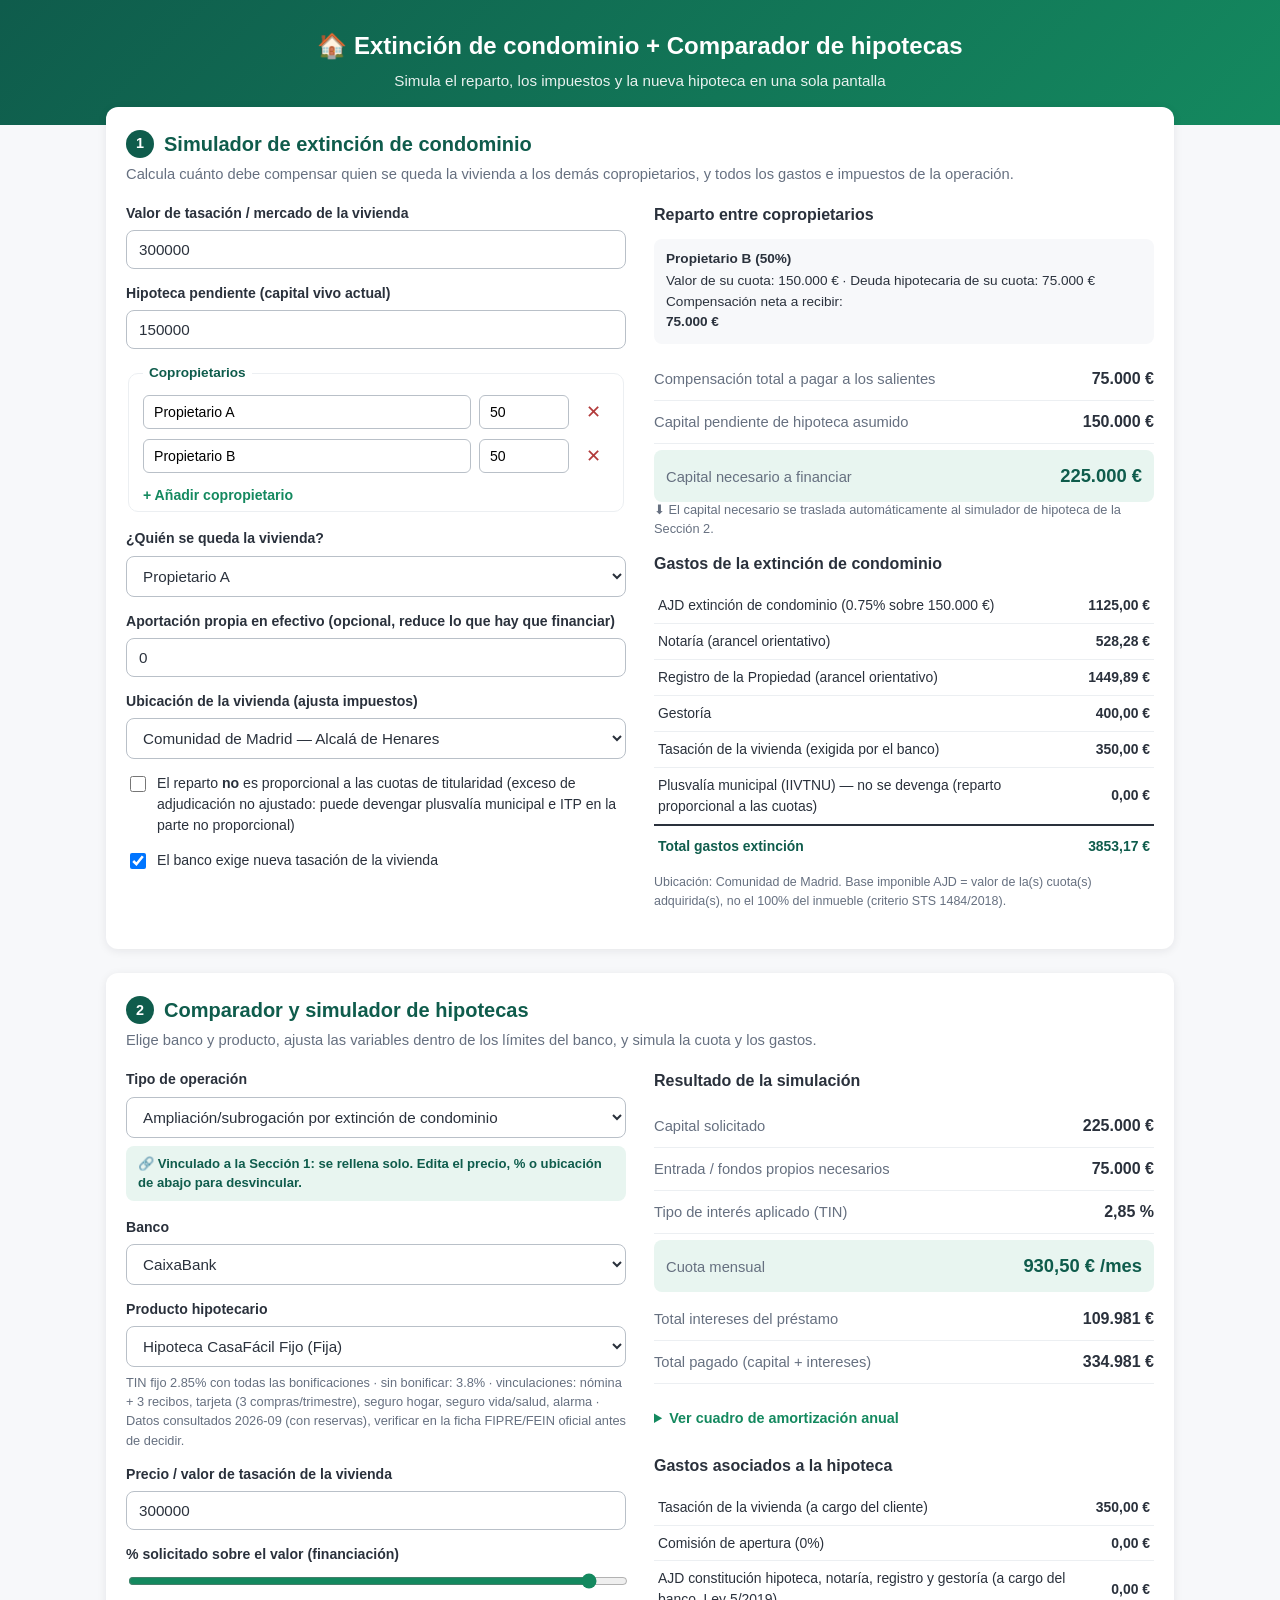
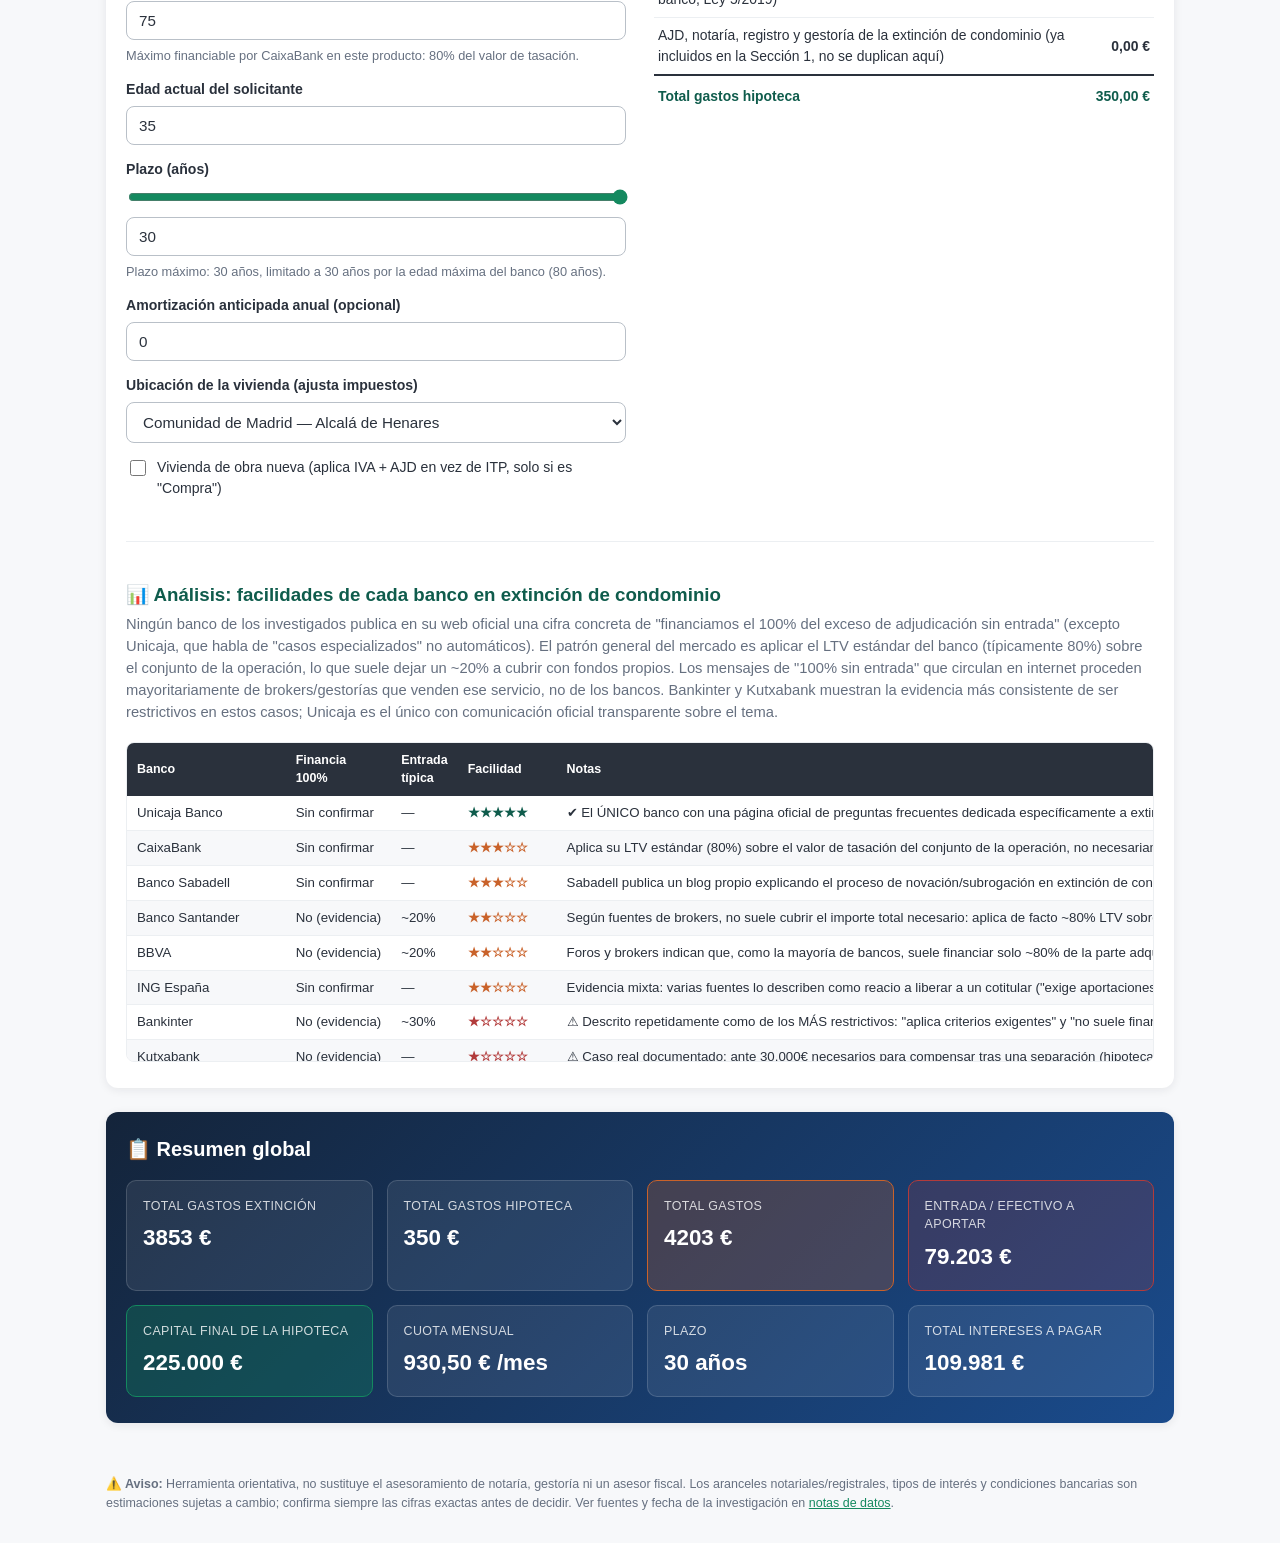
==== hipoteca-extincion-condominio-standalone.html @ 03b55c4e "Rellena la hipoteca automáticamente desde la extinción de condominio La Sección 2 (precio, % solicit" ====
<!DOCTYPE html>
<html lang="es">
<head>
<meta charset="UTF-8">
<meta name="viewport" content="width=device-width, initial-scale=1, viewport-fit=cover">
<title>Simulador de Extinción de Condominio e Hipoteca</title>
<meta name="description" content="Simula una extinción de condominio real y compara hipotecas de los principales bancos españoles, con todos los gastos incluidos.">
<meta name="theme-color" content="#0f5c4c">
<style>
:root {
  --verde: #0f5c4c;
  --verde-claro: #14895f;
  --verde-fondo: #e8f5f0;
  --azul: #1a4b8c;
  --naranja: #c9622a;
  --gris-100: #f7f8fa;
  --gris-200: #eceff2;
  --gris-400: #b9c0c8;
  --gris-600: #667080;
  --gris-800: #2a313c;
  --rojo: #b23b3b;
  --radio: 12px;
  --sombra: 0 2px 10px rgba(20, 30, 40, 0.08);
  font-size: 16px;
}

* { box-sizing: border-box; }

body {
  margin: 0;
  font-family: -apple-system, BlinkMacSystemFont, "Segoe UI", Roboto, Helvetica, Arial, sans-serif;
  background: var(--gris-100);
  color: var(--gris-800);
  line-height: 1.5;
  -webkit-font-smoothing: antialiased;
}

.app-header {
  background: linear-gradient(135deg, var(--verde) 0%, var(--verde-claro) 100%);
  color: #fff;
  padding: 28px 20px 32px;
  text-align: center;
}
.app-header h1 { margin: 0 0 6px; font-size: 1.5rem; }
.app-header .subtitle { margin: 0; opacity: 0.9; font-size: 0.95rem; }

main {
  max-width: 1100px;
  margin: -18px auto 0;
  padding: 0 16px 40px;
  display: flex;
  flex-direction: column;
  gap: 24px;
}

.panel {
  background: #fff;
  border-radius: var(--radio);
  box-shadow: var(--sombra);
  padding: 22px 20px 26px;
}

.panel h2 {
  display: flex;
  align-items: center;
  gap: 10px;
  font-size: 1.25rem;
  margin: 0 0 4px;
  color: var(--verde);
}
.badge {
  display: inline-flex;
  align-items: center;
  justify-content: center;
  width: 28px; height: 28px;
  border-radius: 50%;
  background: var(--verde);
  color: #fff;
  font-size: 0.9rem;
  flex-shrink: 0;
}
.panel-desc { color: var(--gris-600); margin: 4px 0 18px; font-size: 0.92rem; }

.grid-2col {
  display: grid;
  grid-template-columns: 1fr 1fr;
  gap: 28px;
}
@media (max-width: 760px) {
  .grid-2col { grid-template-columns: 1fr; }
}

label {
  display: block;
  font-size: 0.88rem;
  font-weight: 600;
  color: var(--gris-800);
  margin-bottom: 14px;
}
label input[type="number"],
label input[type="text"],
select {
  display: block;
  width: 100%;
  margin-top: 6px;
  padding: 10px 12px;
  border: 1px solid var(--gris-400);
  border-radius: 8px;
  font-size: 0.95rem;
  font-weight: 400;
  background: #fff;
  color: var(--gris-800);
}
label input[type="range"] {
  width: 100%;
  margin-top: 8px;
  accent-color: var(--verde-claro);
}
.checkbox-label {
  display: flex;
  align-items: flex-start;
  gap: 8px;
  font-weight: 400;
  font-size: 0.88rem;
}
.checkbox-label input { margin-top: 3px; width: 16px; height: 16px; flex-shrink: 0; }

.hint {
  margin: -8px 0 14px;
  font-size: 0.8rem;
  color: var(--gris-600);
}

.sync-badge {
  font-size: 0.82rem;
  font-weight: 600;
  padding: 8px 12px;
  border-radius: 8px;
  background: var(--verde-fondo);
  color: var(--verde);
  margin: -6px 0 16px;
}
.sync-badge.desvinculado {
  background: #fdf1e7;
  color: var(--naranja);
}
.sync-badge .btn-link { font-size: 0.82rem; }

.btn-link {
  background: none;
  border: none;
  color: var(--verde-claro);
  font-weight: 600;
  cursor: pointer;
  padding: 4px 0;
  font-size: 0.88rem;
}
.btn-secondary {
  width: 100%;
  padding: 10px 14px;
  margin: 6px 0 20px;
  background: var(--verde-fondo);
  border: 1px solid var(--verde-claro);
  color: var(--verde);
  border-radius: 8px;
  font-weight: 600;
  cursor: pointer;
  font-size: 0.88rem;
}
.btn-secondary:hover { background: #d6efe5; }

fieldset.propietarios-fieldset {
  border: 1px solid var(--gris-200);
  border-radius: 10px;
  padding: 12px 14px 4px;
  margin-bottom: 16px;
}
fieldset.propietarios-fieldset legend {
  font-weight: 700;
  padding: 0 6px;
  font-size: 0.85rem;
  color: var(--verde);
}
.propietario-row {
  display: grid;
  grid-template-columns: 1fr 90px 32px;
  gap: 8px;
  align-items: center;
  margin-bottom: 10px;
}
.propietario-row input { padding: 8px 10px; border: 1px solid var(--gris-400); border-radius: 6px; font-size: 0.88rem; }
.propietario-row .btn-remove {
  background: none; border: none; color: var(--rojo); font-size: 1.1rem; cursor: pointer;
  width: 32px; height: 32px;
}

.result-col h3 {
  font-size: 1rem;
  color: var(--gris-800);
  margin: 0 0 12px;
}
.detalle-list { margin-bottom: 14px; }
.detalle-item {
  background: var(--gris-100);
  border-radius: 8px;
  padding: 10px 12px;
  margin-bottom: 8px;
  font-size: 0.85rem;
}
.detalle-item strong { display: block; margin-bottom: 2px; }

.stat-row {
  display: flex;
  justify-content: space-between;
  align-items: baseline;
  padding: 9px 0;
  border-bottom: 1px solid var(--gris-200);
  font-size: 0.92rem;
}
.stat-row span { color: var(--gris-600); }
.stat-row strong { font-size: 1rem; color: var(--gris-800); }
.stat-row.highlight {
  background: var(--verde-fondo);
  border-radius: 8px;
  padding: 12px;
  margin: 6px 0;
  border-bottom: none;
}
.stat-row.highlight strong { color: var(--verde); font-size: 1.15rem; }

table.tabla-gastos { width: 100%; border-collapse: collapse; font-size: 0.87rem; margin-top: 6px; }
table.tabla-gastos td { padding: 7px 4px; border-bottom: 1px solid var(--gris-200); }
table.tabla-gastos td:last-child { text-align: right; font-weight: 600; white-space: nowrap; }
table.tabla-gastos tr.total-row td { font-weight: 700; border-top: 2px solid var(--gris-800); border-bottom: none; padding-top: 10px; color: var(--verde); }
.nota-fiscal { font-size: 0.78rem; color: var(--gris-600); margin-top: 10px; }

details.tabla-amortizacion-details { margin: 18px 0; }
details summary {
  cursor: pointer; font-weight: 600; color: var(--verde-claro); font-size: 0.9rem; padding: 6px 0;
}
.tabla-scroll { max-height: 320px; overflow-y: auto; margin-top: 8px; border: 1px solid var(--gris-200); border-radius: 8px; }
table.tabla-amortizacion, table.tabla-bancos { width: 100%; border-collapse: collapse; font-size: 0.83rem; }
table.tabla-amortizacion th, table.tabla-bancos th {
  position: sticky; top: 0; background: var(--gris-800); color: #fff; padding: 8px 10px; text-align: left; font-size: 0.78rem;
}
table.tabla-amortizacion td, table.tabla-bancos td { padding: 7px 10px; border-bottom: 1px solid var(--gris-200); white-space: nowrap; }
table.tabla-amortizacion tr:nth-child(even), table.tabla-bancos tr:nth-child(even) { background: var(--gris-100); }

.analisis-bancos { margin-top: 28px; padding-top: 20px; border-top: 1px solid var(--gris-200); }
.analisis-bancos h3 { color: var(--verde); margin-bottom: 4px; }
td.facilidad-alta { color: var(--verde); font-weight: 700; }
td.facilidad-media { color: var(--naranja); font-weight: 700; }
td.facilidad-baja { color: var(--rojo); font-weight: 700; }

.resumen-global { background: linear-gradient(135deg, #14243a 0%, #1a4b8c 100%); color: #fff; }
.resumen-global h2 { color: #fff; }
.cards-grid {
  display: grid;
  grid-template-columns: repeat(auto-fit, minmax(200px, 1fr));
  gap: 14px;
  margin-top: 16px;
}
.card {
  background: rgba(255,255,255,0.08);
  border: 1px solid rgba(255,255,255,0.15);
  border-radius: 10px;
  padding: 16px;
}
.card span { display: block; font-size: 0.78rem; opacity: 0.8; margin-bottom: 6px; text-transform: uppercase; letter-spacing: 0.03em; }
.card strong { font-size: 1.4rem; }
.card.total-card { background: rgba(201, 98, 42, 0.25); border-color: var(--naranja); }
.card.entrada-card { background: rgba(178, 59, 59, 0.2); border-color: var(--rojo); }
.card.capital-card { background: rgba(15, 138, 90, 0.3); border-color: var(--verde-claro); }

.app-footer {
  max-width: 1100px;
  margin: 0 auto 30px;
  padding: 0 16px;
  font-size: 0.78rem;
  color: var(--gris-600);
}
.app-footer a { color: var(--verde-claro); }

#fuentes-modal {
  position: fixed; inset: 0; background: rgba(0,0,0,0.5);
  display: none; align-items: center; justify-content: center; padding: 20px; z-index: 50;
}
#fuentes-modal.open { display: flex; }
#fuentes-modal .modal-box {
  background: #fff; border-radius: 12px; padding: 22px; max-width: 640px; max-height: 80vh; overflow-y: auto;
}
#fuentes-modal .modal-box h3 { margin-top: 0; color: var(--verde); }
#fuentes-modal .modal-box ul { padding-left: 18px; font-size: 0.85rem; }
#fuentes-modal .modal-box a { color: var(--verde-claro); }
#fuentes-modal .cerrar-modal {
  float: right; background: var(--gris-200); border: none; border-radius: 6px; padding: 6px 10px; cursor: pointer;
}

</style>
</head>
<body>

<header class="app-header">
  <h1>🏠 Extinción de condominio + Comparador de hipotecas</h1>
  <p class="subtitle">Simula el reparto, los impuestos y la nueva hipoteca en una sola pantalla</p>
</header>

<main>

  <!-- ===================== SECCIÓN 1: EXTINCIÓN DE CONDOMINIO ===================== -->
  <section id="seccion-extincion" class="panel">
    <h2><span class="badge">1</span> Simulador de extinción de condominio</h2>
    <p class="panel-desc">Calcula cuánto debe compensar quien se queda la vivienda a los demás copropietarios, y todos los gastos e impuestos de la operación.</p>

    <div class="grid-2col">
      <div class="form-col">

        <label>Valor de tasación / mercado de la vivienda
          <input type="number" id="ec-valor" value="300000" min="0" step="1000">
        </label>

        <label>Hipoteca pendiente (capital vivo actual)
          <input type="number" id="ec-hipoteca-pendiente" value="150000" min="0" step="1000">
        </label>

        <fieldset class="propietarios-fieldset">
          <legend>Copropietarios</legend>
          <div id="ec-propietarios-list"></div>
          <button type="button" id="ec-add-propietario" class="btn-link">+ Añadir copropietario</button>
        </fieldset>

        <label>¿Quién se queda la vivienda?
          <select id="ec-quien-se-queda"></select>
        </label>

        <label>Aportación propia en efectivo (opcional, reduce lo que hay que financiar)
          <input type="number" id="ec-aportacion" value="0" min="0" step="500">
        </label>

        <label>Ubicación de la vivienda (ajusta impuestos)
          <select id="ec-ubicacion">
            <option value="madrid" selected>Comunidad de Madrid — Alcalá de Henares</option>
            <option value="clm">Castilla-La Mancha — Guadalajara</option>
          </select>
        </label>

        <label class="checkbox-label">
          <input type="checkbox" id="ec-exceso-no-proporcional">
          <span>El reparto <strong>no</strong> es proporcional a las cuotas de titularidad (exceso de adjudicación no ajustado: puede devengar plusvalía municipal e ITP en la parte no proporcional)</span>
        </label>

        <label class="checkbox-label">
          <input type="checkbox" id="ec-requiere-tasacion" checked>
          <span>El banco exige nueva tasación de la vivienda</span>
        </label>
      </div>

      <div class="result-col">
        <h3>Reparto entre copropietarios</h3>
        <div id="ec-detalle-salientes" class="detalle-list"></div>

        <div class="stat-row"><span>Compensación total a pagar a los salientes</span><strong id="ec-compensacion-total">—</strong></div>
        <div class="stat-row"><span>Capital pendiente de hipoteca asumido</span><strong id="ec-hipoteca-asumida">—</strong></div>
        <div class="stat-row highlight"><span>Capital necesario a financiar</span><strong id="ec-capital-necesario">—</strong></div>

        <p class="hint">⬇ El capital necesario se traslada automáticamente al simulador de hipoteca de la Sección 2.</p>

        <h3>Gastos de la extinción de condominio</h3>
        <table class="tabla-gastos">
          <tbody id="ec-tabla-gastos"></tbody>
          <tfoot>
            <tr class="total-row"><td>Total gastos extinción</td><td id="ec-total-gastos">—</td></tr>
          </tfoot>
        </table>
        <p class="nota-fiscal" id="ec-nota-fiscal"></p>
      </div>
    </div>
  </section>

  <!-- ===================== SECCIÓN 2: COMPARADOR DE HIPOTECAS ===================== -->
  <section id="seccion-hipoteca" class="panel">
    <h2><span class="badge">2</span> Comparador y simulador de hipotecas</h2>
    <p class="panel-desc">Elige banco y producto, ajusta las variables dentro de los límites del banco, y simula la cuota y los gastos.</p>

    <div class="grid-2col">
      <div class="form-col">

        <label>Tipo de operación
          <select id="hi-tipo-operacion">
            <option value="extincion" selected>Ampliación/subrogación por extinción de condominio</option>
            <option value="compra">Compra de vivienda (hipoteca nueva)</option>
          </select>
        </label>

        <p id="hi-sync-status" class="sync-badge"></p>

        <label>Banco
          <select id="hi-banco"></select>
        </label>

        <label>Producto hipotecario
          <select id="hi-producto"></select>
        </label>
        <p class="hint" id="hi-producto-info"></p>

        <label>Precio / valor de tasación de la vivienda
          <input type="number" id="hi-precio" value="300000" min="0" step="1000">
        </label>

        <label>% solicitado sobre el valor (financiación)
          <input type="range" id="hi-porcentaje-range" min="1" max="100" value="80" step="1">
          <input type="number" id="hi-porcentaje" value="80" min="1" max="100" step="1">
        </label>
        <p class="hint" id="hi-ltv-hint"></p>

        <label>Edad actual del solicitante
          <input type="number" id="hi-edad" value="35" min="18" max="85" step="1">
        </label>

        <label>Plazo (años)
          <input type="range" id="hi-plazo-range" min="1" max="40" value="30" step="1">
          <input type="number" id="hi-plazo" value="30" min="1" max="40" step="1">
        </label>
        <p class="hint" id="hi-plazo-hint"></p>

        <label>Amortización anticipada anual (opcional)
          <input type="number" id="hi-extra-anual" value="0" min="0" step="500">
        </label>

        <label>Ubicación de la vivienda (ajusta impuestos)
          <select id="hi-ubicacion">
            <option value="madrid" selected>Comunidad de Madrid — Alcalá de Henares</option>
            <option value="clm">Castilla-La Mancha — Guadalajara</option>
          </select>
        </label>

        <label class="checkbox-label">
          <input type="checkbox" id="hi-vivienda-nueva">
          <span>Vivienda de obra nueva (aplica IVA + AJD en vez de ITP, solo si es "Compra")</span>
        </label>
      </div>

      <div class="result-col">
        <h3>Resultado de la simulación</h3>
        <div class="stat-row"><span>Capital solicitado</span><strong id="hi-capital">—</strong></div>
        <div class="stat-row"><span>Entrada / fondos propios necesarios</span><strong id="hi-entrada">—</strong></div>
        <div class="stat-row"><span>Tipo de interés aplicado (TIN)</span><strong id="hi-tin">—</strong></div>
        <div class="stat-row highlight"><span>Cuota mensual</span><strong id="hi-cuota">—</strong></div>
        <div class="stat-row"><span>Total intereses del préstamo</span><strong id="hi-intereses">—</strong></div>
        <div class="stat-row"><span>Total pagado (capital + intereses)</span><strong id="hi-total-pagado">—</strong></div>

        <details class="tabla-amortizacion-details">
          <summary>Ver cuadro de amortización anual</summary>
          <div class="tabla-scroll">
            <table class="tabla-amortizacion">
              <thead><tr><th>Año</th><th>Cuota anual</th><th>Intereses</th><th>Amortizado</th><th>Pendiente</th></tr></thead>
              <tbody id="hi-tabla-amortizacion"></tbody>
            </table>
          </div>
        </details>

        <h3>Gastos asociados a la hipoteca</h3>
        <table class="tabla-gastos">
          <tbody id="hi-tabla-gastos"></tbody>
          <tfoot>
            <tr class="total-row"><td>Total gastos hipoteca</td><td id="hi-total-gastos">—</td></tr>
          </tfoot>
        </table>
      </div>
    </div>

    <div class="analisis-bancos">
      <h3>📊 Análisis: facilidades de cada banco en extinción de condominio</h3>
      <p class="panel-desc">¿Qué banco financia el 100% de la compensación y cuál exige entrada? Datos recopilados de fuentes públicas y comparadores especializados (ver notas y disclaimer al pie).</p>
      <div class="tabla-scroll">
        <table class="tabla-bancos">
          <thead>
            <tr><th>Banco</th><th>Financia 100%</th><th>Entrada típica</th><th>Facilidad</th><th>Notas</th></tr>
          </thead>
          <tbody id="tabla-analisis-bancos"></tbody>
        </table>
      </div>
    </div>
  </section>

  <!-- ===================== RESUMEN GLOBAL ===================== -->
  <section id="seccion-resumen" class="panel resumen-global">
    <h2>📋 Resumen global</h2>
    <div class="cards-grid">
      <div class="card"><span>Total gastos extinción</span><strong id="rs-gastos-extincion">—</strong></div>
      <div class="card"><span>Total gastos hipoteca</span><strong id="rs-gastos-hipoteca">—</strong></div>
      <div class="card total-card"><span>TOTAL GASTOS</span><strong id="rs-total-gastos">—</strong></div>
      <div class="card entrada-card"><span>Entrada / efectivo a aportar</span><strong id="rs-entrada">—</strong></div>
      <div class="card capital-card"><span>Capital final de la hipoteca</span><strong id="rs-capital-final">—</strong></div>
      <div class="card"><span>Cuota mensual</span><strong id="rs-cuota">—</strong></div>
      <div class="card"><span>Plazo</span><strong id="rs-plazo">—</strong></div>
      <div class="card"><span>Total intereses a pagar</span><strong id="rs-intereses">—</strong></div>
    </div>
  </section>

</main>

<footer class="app-footer">
  <p><strong>⚠️ Aviso:</strong> Herramienta orientativa, no sustituye el asesoramiento de notaría, gestoría ni un asesor fiscal. Los aranceles notariales/registrales, tipos de interés y condiciones bancarias son estimaciones sujetas a cambio; confirma siempre las cifras exactas antes de decidir. Ver fuentes y fecha de la investigación en <a href="#" id="link-fuentes">notas de datos</a>.</p>
</footer>

<div id="fuentes-modal">
  <div class="modal-box">
    <button type="button" class="cerrar-modal" id="cerrar-fuentes">Cerrar ✕</button>
    <h3>Notas y fuentes de los datos</h3>
    <div id="fuentes-contenido"></div>
  </div>
</div>

<script>
/* Motor de cálculo: amortización francesa, aranceles notariales/registrales
   orientativos y lógica de extinción de condominio. Sin dependencias. */

const Calc = (() => {

  function euro(n) {
    if (!isFinite(n)) return '—';
    return n.toLocaleString('es-ES', { style: 'currency', currency: 'EUR', maximumFractionDigits: 0 });
  }
  function euro2(n) {
    if (!isFinite(n)) return '—';
    return n.toLocaleString('es-ES', { style: 'currency', currency: 'EUR', maximumFractionDigits: 2 });
  }
  function pct(n, dec = 2) {
    if (!isFinite(n)) return '—';
    return n.toLocaleString('es-ES', { minimumFractionDigits: dec, maximumFractionDigits: dec }) + ' %';
  }

  // Arancel notarial orientativo (escala RD 1426/1989 simplificada, tipos marginales por tramo de cuantía)
  function arancelNotarial(valor) {
    if (valor <= 0) return 90.15;
    const tramos = [
      { limite: 6010.12, base: 90.15, tipo: 0 },
      { limite: 30050.61, base: 90.15, tipo: 0.0045 },
      { limite: 60101.21, base: 90.15 + 0.0045 * (30050.61 - 6010.12), tipo: 0.003 },
      { limite: 150253.03, base: 90.15 + 0.0045 * (30050.61 - 6010.12) + 0.003 * (60101.21 - 30050.61), tipo: 0.002 },
      { limite: 601012.10, base: 90.15 + 0.0045 * (30050.61 - 6010.12) + 0.003 * (60101.21 - 30050.61) + 0.002 * (150253.03 - 60101.21), tipo: 0.001 },
      { limite: Infinity, base: 90.15 + 0.0045 * (30050.61 - 6010.12) + 0.003 * (60101.21 - 30050.61) + 0.002 * (150253.03 - 60101.21) + 0.001 * (601012.10 - 150253.03), tipo: 0.00065 },
    ];
    let honorario = 90.15;
    for (let i = 0; i < tramos.length; i++) {
      const inf = i === 0 ? 0 : tramos[i - 1].limite;
      if (valor > inf) {
        const tramoActual = tramos[i];
        const excesoInf = i === 0 ? 0 : inf;
        honorario = tramoActual.base + tramoActual.tipo * (Math.min(valor, tramoActual.limite) - excesoInf);
      }
    }
    // Suplidos aproximados: folios, copias, diligencias
    const suplidos = 60;
    return Math.round((honorario + suplidos) * 100) / 100;
  }

  // Arancel registral orientativo (escala RD 1427/1989 simplificada)
  function arancelRegistral(valor) {
    if (valor <= 0) return 24.04;
    const tramos = [
      { limite: 6010.12, base: 24.04, tipo: 0 },
      { limite: 30050.61, base: 24.04, tipo: 0.0175 },
      { limite: 60101.21, base: 24.04 + 0.0175 * (30050.61 - 6010.12), tipo: 0.0125 },
      { limite: 150253.03, base: 24.04 + 0.0175 * (30050.61 - 6010.12) + 0.0125 * (60101.21 - 30050.61), tipo: 0.0075 },
      { limite: 601012.10, base: 24.04 + 0.0175 * (30050.61 - 6010.12) + 0.0125 * (60101.21 - 30050.61) + 0.0075 * (150253.03 - 60101.21), tipo: 0.003 },
      { limite: Infinity, base: 24.04 + 0.0175 * (30050.61 - 6010.12) + 0.0125 * (60101.21 - 30050.61) + 0.0075 * (150253.03 - 60101.21) + 0.003 * (601012.10 - 150253.03), tipo: 0.002 },
    ];
    let honorario = 24.04;
    for (let i = 0; i < tramos.length; i++) {
      const inf = i === 0 ? 0 : tramos[i - 1].limite;
      if (valor > inf) {
        const tramoActual = tramos[i];
        const excesoInf = i === 0 ? 0 : inf;
        honorario = tramoActual.base + tramoActual.tipo * (Math.min(valor, tramoActual.limite) - excesoInf);
      }
    }
    // Bonificación legal habitual del 5% sobre honorarios + suplidos aprox
    honorario = honorario * 0.95;
    const suplidos = 30;
    return Math.round((honorario + suplidos) * 100) / 100;
  }

  // Sistema de amortización francés (cuota constante)
  function amortizacionFrancesa(capital, tinAnualPct, anios, extraAnual = 0) {
    const n = Math.round(anios * 12);
    const i = (tinAnualPct / 100) / 12;
    if (capital <= 0 || n <= 0) {
      return { cuotaMensual: 0, totalIntereses: 0, totalPagado: 0, tablaAnual: [], anosReales: 0 };
    }
    const cuota = i === 0 ? capital / n : capital * i / (1 - Math.pow(1 + i, -n));
    let pendiente = capital;
    let totalIntereses = 0;
    let totalAmortizado = 0;
    const tablaAnual = [];
    let mes = 0;
    let anio = 0;
    while (pendiente > 0.5 && mes < n + 1200) {
      let interesesAnio = 0;
      let amortizadoAnio = 0;
      let cuotaAnio = 0;
      anio++;
      for (let m = 1; m <= 12 && pendiente > 0.5 && mes < n; m++) {
        mes++;
        const interesMes = pendiente * i;
        let amortMes = cuota - interesMes;
        if (amortMes > pendiente) amortMes = pendiente;
        pendiente -= amortMes;
        interesesAnio += interesMes;
        amortizadoAnio += amortMes;
        cuotaAnio += (interesMes + amortMes);
      }
      // amortización anticipada anual opcional (reduce capital, no reduce plazo -> reduce cuota futura recalculando)
      if (extraAnual > 0 && pendiente > 0.5) {
        const extra = Math.min(extraAnual, pendiente);
        pendiente -= extra;
        amortizadoAnio += extra;
        cuotaAnio += extra;
      }
      totalIntereses += interesesAnio;
      totalAmortizado += amortizadoAnio;
      tablaAnual.push({
        anio, cuotaAnio, interesesAnio, amortizadoAnio,
        pendiente: Math.max(pendiente, 0)
      });
      if (mes >= n && pendiente <= 0.5) break;
      if (anio > anios + 60) break; // salvaguarda
    }
    return {
      cuotaMensual: cuota,
      totalIntereses,
      totalPagado: capital + totalIntereses,
      tablaAnual,
      anosReales: tablaAnual.length
    };
  }

  // Extinción de condominio: reparto de cuotas, compensación y capital a financiar
  function calcularExtincionCondominio({ valorVivienda, hipotecaPendiente, propietarios, quienSeQueda, aportacionPropia }) {
    // propietarios: [{ id, nombre, porcentaje }]
    const sumaPct = propietarios.reduce((a, p) => a + p.porcentaje, 0);
    const salientes = propietarios.filter(p => p.id !== quienSeQueda);
    const detalleSalientes = salientes.map(p => {
      const valorCuota = valorVivienda * (p.porcentaje / 100);
      const deudaCuota = hipotecaPendiente * (p.porcentaje / 100);
      const compensacionNeta = valorCuota - deudaCuota;
      return { ...p, valorCuota, deudaCuota, compensacionNeta };
    });
    const compensacionTotal = detalleSalientes.reduce((a, p) => a + p.compensacionNeta, 0);
    const porcentajeAdquirido = salientes.reduce((a, p) => a + p.porcentaje, 0);
    const baseImponibleAJD = valorVivienda * (porcentajeAdquirido / 100); // valor de la(s) cuota(s) adquirida(s)
    const capitalNecesario = hipotecaPendiente + compensacionTotal - (aportacionPropia || 0);
    return {
      sumaPct, detalleSalientes, compensacionTotal, porcentajeAdquirido,
      baseImponibleAJD, capitalNecesario
    };
  }

  return { euro, euro2, pct, arancelNotarial, arancelRegistral, amortizacionFrancesa, calcularExtincionCondominio };
})();

</script>
<script>
/* Datos fiscales por Comunidad Autónoma / municipio.
   Verificación sept. 2026: el acceso directo (WebFetch) a comunidad.madrid,
   boe.es, noticias.juridicas.com y clientebancario.bde.es está bloqueado
   por política de red de este entorno (403, confirmado también fuera de
   la investigación inicial), así que no ha sido posible leer el BOE ni la
   web oficial en directo. Cada cifra clave de esta tabla, sin embargo, se
   ha cruzado con WebSearch contra 3-6 fuentes independientes entre sí
   (comparadores fiscales especializados que sí citan y replican el texto
   legal, más el criterio del Tribunal Supremo y de la DGT) y todas
   coinciden, por lo que el nivel de confianza es alto aunque no sea
   "fuente primaria leída directamente". Sigue siendo orientativo: usar
   como guía, no como asesoramiento fiscal definitivo. */

const FISCALIDAD = {
  madrid: {
    nombre: 'Comunidad de Madrid',
    municipioDefecto: 'Alcalá de Henares',
    ajdExtincionCondominio: 0.75, // % sobre base imponible = valor de la cuota adquirida (no el 100% del inmueble)
    ajdGenerico: 0.75,
    itpViviendaUsada: 6, // % general (tipo base, sin aplicar bonificaciones); ver nota de reducidos
    ivaViviendaNueva: 10,
    ajdViviendaNueva: 0.75,
    notaReducidos: 'Sobre el 6% general existen reducciones: bonificación del 10% de la cuota para vivienda habitual ≤250.000€ (tipo efectivo 5,4%), y tipo reducido del 4% para familias numerosas en vivienda habitual (con requisitos). Este simulador usa el 6% general sin aplicar bonificaciones, como cifra conservadora.',
    plusvaliaMunicipalNota: 'Si el reparto es proporcional a las cuotas de titularidad (exceso de adjudicación "inevitable" por indivisibilidad, art. 1.062 CC), la extinción de condominio NO devenga IIVTNU (plusvalía municipal): no hay transmisión a efectos de este impuesto (criterio reiterado de la DGT). Si hay exceso de adjudicación NO proporcional, sí se devenga sobre esa parte, y el sujeto pasivo es quien transmite/sale (recibe la compensación), no quien se queda la vivienda. Alcalá de Henares tiene Ordenanza Fiscal nº 7 propia del IIVTNU; aplica los coeficientes máximos estatales del RDL 8/2023 (no se ha localizado ningún coeficiente propio más gravoso), que es lo que usa este simulador.',
    verificado: true,
    fuentes: [
      { texto: 'STS 1484/2018 (9-oct-2018) y STS 1058/2019 — solo AJD si el bien es indivisible', url: 'https://www.fiscal-impuestos.com/tributacion-ajd-actos-juridicos-documentados-extincion-condominio-sentencia-supremo-fija-jurisprudencia.html' },
      { texto: 'AJD extinción de condominio Madrid 0,75% sobre la cuota adquirida (con ejemplo numérico)', url: 'https://hispanoteca.es/blog/extincion-condominio-ajd-itp/' },
      { texto: 'AJD Madrid 0,75% general (contrastado con guiafiscal.es, rankia, ineaf)', url: 'https://guiafiscal.es/patrimonio/itp/madrid/' },
      { texto: 'ITP Madrid 6% general + bonificación 10% vivienda habitual ≤250.000€ + 4% familia numerosa', url: 'https://www.rankia.com/blog/mejores-hipotecas/7380608-itp-madrid' },
      { texto: 'IIVTNU no se devenga en extinción de condominio proporcional (criterio DGT)', url: 'https://www.fiscal-impuestos.com/DGT-IIVTNU-hecho-imponible-plusvalia-disolucion-condominio-compensacion-economica-comuneros' },
      { texto: 'IIVTNU — condiciones de no sujeción explicadas', url: 'https://derecholocal.es/consulta/esta-sujeta-al-iivtnu-la-extincion-del-condominio' },
      { texto: 'Alcalá de Henares aplica coeficientes IIVTNU del RDL 8/2023 (2026)', url: 'https://www.amparolillo.com/categ/-cuanto-pagare-de-plusvalia-en-alcala-de-henares-en-2026-guia-con-los-nuevos-coeficientes' },
      { texto: 'Ordenanza Fiscal nº7 IIVTNU Alcalá de Henares (texto completo, no verificado dato a dato)', url: 'https://contribuyente.ayto-alcaladehenares.es/wp-content/uploads/2022/10/Ordenanza-Fiscal-del-IIVTNU.pdf' },
      { texto: 'Ley 5/2019 — gastos hipoteca a cargo del banco (Banco de España)', url: 'https://clientebancario.bde.es/pcb/es/blog/que-gastos-te-toca-pagar-cuando-contratas-una-hipoteca-.html' }
    ]
  },
  clm: {
    nombre: 'Castilla-La Mancha (Guadalajara)',
    municipioDefecto: 'Guadalajara',
    ajdExtincionCondominio: 1.5, // % general; no hay tipo especial confirmado para extinción de condominio
    ajdGenerico: 1.5,
    itpViviendaUsada: 9, // % general (no habitual / segunda vivienda); ver nota de reducidos — vivienda habitual tributa menos
    ivaViviendaNueva: 10,
    ajdViviendaNueva: 1.5, // reducido a 0,5% (vivienda habitual ≤240.000€) o 0,25% (<36 años) desde Ley 1/2026
    notaReducidos: 'El 9% es el tipo general (vivienda NO habitual / segunda residencia). Para VIVIENDA HABITUAL el tipo reducido general es del 6%. Y desde la Ley 1/2026 (vigente 31/03/2026) hay tipos aún más bajos para vivienda habitual: 3% para menores de 36 años que financien >50% con hipoteca (límite 240.000€), y 5% para familia numerosa, monoparental o discapacidad ≥65% (mismo límite). Este simulador usa el 9% general como cifra conservadora; si tu caso es vivienda habitual, el coste real de ITP puede ser bastante menor.',
    plusvaliaMunicipalNota: 'Mismo criterio que en Madrid: la extinción de condominio proporcional a las cuotas no devenga IIVTNU. El Ayuntamiento de Guadalajara aplica el régimen general si hay exceso de adjudicación no proporcional.',
    verificado: true,
    fuentes: [
      { texto: 'AJD Castilla-La Mancha 1,5% general', url: 'https://guiafiscal.es/patrimonio/itp/castilla-la-mancha/' },
      { texto: 'Ley 1/2026 (26-mar-2026) — nuevos reducidos ITP/AJD jóvenes y familias, vigente desde 31/03/2026', url: 'https://portaltributario.jccm.es/avisos/entrada-en-vigor-de-la-ley-12026-de-26-de-marzo-de-medidas-administrativas-y-tributarias-de' },
      { texto: 'ITP CLM: 9% general (no habitual) vs 6% vivienda habitual, 3% jóvenes, 5% familia numerosa', url: 'https://trioteca.com/blog/cuanto-pagas-de-itp-en-castilla-la-mancha/' },
      { texto: 'ITP CLM 9%/6%, contraste adicional', url: 'https://infoitp.es/castilla-la-mancha/' }
    ]
  }
};

// Notas legales generales aplicables a ambas comunidades
const FISCALIDAD_NOTAS_GENERALES = [
  'Desde la Ley 11/2021 (antifraude), la base imponible de AJD/ITP no puede ser inferior al Valor de Referencia catastral del inmueble.',
  'Ley 5/2019 (crédito inmobiliario), confirmado por el Banco de España: en la constitución de una hipoteca sobre vivienda, el AJD, la notaría, el registro y la gestoría de la parte hipotecaria los paga el BANCO. El cliente solo paga la tasación (y copias de escritura si las pide para sí).',
  'La base imponible del AJD en una extinción de condominio es el valor de la cuota que se adquiere (la del copropietario saliente), no el valor total del inmueble (criterio consolidado desde STS 1484/2018).',
  'Verificación: estas cifras están cruzadas contra varias fuentes independientes vía búsqueda web, pero no se ha podido leer en directo el texto del BOE ni de comunidad.madrid por una restricción de red de este entorno (no del dato en sí). Confirma el tipo exacto aplicable a tu caso concreto con una gestoría o notaría antes de firmar.',
];

const GASTOS_GENERICOS = {
  gestoriaExtincion: 400, // € orientativo (rango visto: 100-600€)
  gestoriaHipoteca: 0, // desde Ley 5/2019 la asume el banco
  tasacionVivienda: 350, // € orientativo (rango visto: 200-500€), a cargo del cliente
  seguroHogarAnual: 250,
  seguroVidaAnual: 200
};

</script>
<script>
/* Base de datos de bancos e hipotecas.
   Fuente: investigación con WebSearch (sept. 2026). IMPORTANTE: el acceso
   directo (WebFetch) a las webs oficiales de los bancos estuvo bloqueado
   por el proxy de red de este entorno, así que los datos proceden de
   resultados de búsqueda que citan y resumen esas páginas oficiales y
   comparadores (HelpMyCash, Kelisto, iAhorro, Rankia, goanlegal...), NO de
   lectura directa de la ficha FIPRE/FEIN. Verifica siempre el TIN/TAE
   exacto en la ficha oficial del banco antes de decidir — cambian a
   menudo. Cada banco incluye `fechaConsulta` y `fuentes` para que puedas
   contrastar. El campo `extincionCondominio` es el más incierto: casi
   ningún banco publica una política oficial y cuantificada; se refleja
   así explícitamente en vez de inventar cifras. */

const BANCOS = [
  {
    id: 'caixabank', nombre: 'CaixaBank', verificado: 'con reservas', fechaConsulta: '2026-09',
    productos: [
      { id: 'cb-fija', nombre: 'Hipoteca CasaFácil Fijo', tipo: 'fija', tin: 2.85, tinSinBonificar: 3.80, plazoMaxAnios: 30, edadMaxima: 80, ltvMaxHabitual: 80, ltvMaxSegunda: 70, comisionApertura: 0, vinculaciones: ['nómina + 3 recibos', 'tarjeta (3 compras/trimestre)', 'seguro hogar', 'seguro vida/salud', 'alarma'] }
    ],
    extincionCondominio: {
      financia100: null, entradaTipica: null, facilidad: 3,
      notas: 'Aplica su LTV estándar (80%) sobre el valor de tasación del conjunto de la operación, no necesariamente sobre el 100% de la parte a compensar; en la práctica suele dejar un margen a cubrir con fondos propios. Trayectoria documentada operando este tipo de casos. Sin cifra oficial publicada — consulta directa recomendada.',
      fuente: 'https://goanlegal.com/blog/condominio-hipoteca-la-caixa/ (bróker, sesgo comercial)'
    },
    fuentes: ['https://www.caixabank.es/particular/hipotecas/casafacil.html', 'https://www.hoyfinanzas.es/hipotecas/hipoteca-casafacil-caixabank-tipos-interes-comisiones']
  },
  {
    id: 'santander', nombre: 'Banco Santander', verificado: 'con reservas', fechaConsulta: '2026-09',
    productos: [
      { id: 'sa-fija', nombre: 'Hipoteca Fija Santander', tipo: 'fija', tin: 2.96, tinSinBonificar: 3.96, plazoMaxAnios: 30, edadMaxima: 80, ltvMaxHabitual: 80, ltvMaxSegunda: 70, comisionApertura: 0, vinculaciones: ['nómina/pensión', 'tarjeta (6 usos/trimestre)', 'seguro hogar', 'seguro vida', 'plan de pensiones/inversión'] },
      { id: 'sa-var', nombre: 'Hipoteca Variable Santander', tipo: 'variable', tin: 2.68, tinSinBonificar: 3.68, diferencial: 0.84, plazoMaxAnios: 30, edadMaxima: 80, ltvMaxHabitual: 80, ltvMaxSegunda: 70, comisionApertura: 0, vinculaciones: ['nómina/pensión', 'tarjeta', 'seguro hogar', 'seguro vida', 'plan de pensiones/inversión'] }
    ],
    extincionCondominio: {
      financia100: false, entradaTipica: 20, facilidad: 2,
      notas: 'Según fuentes de brokers, no suele cubrir el importe total necesario: aplica de facto ~80% LTV sobre el importe a compensar, exigiendo aportación propia del resto (~20%). No confirmado en fuente oficial de Santander.',
      fuente: 'https://goanlegal.com/blog/hipoteca-extincion-condominio-santander/ (bróker, sesgo comercial)'
    },
    fuentes: ['https://www.bancosantander.es/particulares/hipotecas/hipoteca-fija', 'https://www.helpmycash.com/hipotecas/santander/hipoteca-fija/']
  },
  {
    id: 'bbva', nombre: 'BBVA', verificado: 'con reservas', fechaConsulta: '2026-09',
    productos: [
      { id: 'bbva-fija', nombre: 'Hipoteca Fija BBVA', tipo: 'fija', tin: 2.85, tinSinBonificar: 3.85, plazoMaxAnios: 30, edadMaxima: 75, ltvMaxHabitual: 80, ltvMaxSegunda: 70, comisionApertura: 0, vinculaciones: ['nómina', 'seguro hogar', 'seguro vida'] },
      { id: 'bbva-joven', nombre: 'Hipoteca Joven BBVA (<36 años)', tipo: 'variable', tin: 1.99, tinSinBonificar: 2.99, diferencial: 1.60, plazoMaxAnios: 30, edadMaxima: 70, ltvMaxHabitual: 95, ltvMaxSegunda: 70, comisionApertura: 0, vinculaciones: ['nómina', 'seguro hogar', 'seguro vida', 'menor de 36 años (hasta 100% con aval ICO Vivienda Joven)'] }
    ],
    extincionCondominio: {
      financia100: false, entradaTipica: 20, facilidad: 2,
      notas: 'Foros y brokers indican que, como la mayoría de bancos, suele financiar solo ~80% de la parte adquirida, exigiendo aportación del resto. Sin condiciones especiales confirmadas en fuente oficial.',
      fuente: 'https://goanlegal.com/blog/extincion-de-condominio-hipoteca-bbva/ (bróker/foro, sin confirmación oficial)'
    },
    fuentes: ['https://www.bbva.es/personas/productos/hipotecas/hipoteca-fija.html', 'https://www.bbva.es/personas/productos/hipotecas/hipoteca-joven.html']
  },
  {
    id: 'sabadell', nombre: 'Banco Sabadell', verificado: 'con reservas', fechaConsulta: '2026-09',
    productos: [
      { id: 'sab-fija', nombre: 'Hipoteca Fija Sabadell', tipo: 'fija', tin: 2.75, tinSinBonificar: 3.75, plazoMaxAnios: 30, edadMaxima: 75, ltvMaxHabitual: 80, ltvMaxSegunda: 70, comisionApertura: 0, vinculaciones: ['nómina', 'seguro hogar', 'seguro vida', 'protección de pagos'] },
      { id: 'sab-var', nombre: 'Hipoteca Variable Sabadell', tipo: 'variable', tin: 1.50, tinSinBonificar: 2.50, diferencial: 0.50, plazoMaxAnios: 30, edadMaxima: 75, ltvMaxHabitual: 80, ltvMaxSegunda: 70, comisionApertura: 0, vinculaciones: ['nómina', 'seguro hogar', 'seguro vida', 'protección de pagos'] }
    ],
    extincionCondominio: {
      financia100: null, entradaTipica: null, facilidad: 3,
      notas: 'Sabadell publica un blog propio explicando el proceso de novación/subrogación en extinción de condominio, pero no un % de financiación concreto: remite a evaluación caso por caso (solvencia, cuota ≤30% de ingresos, historial crediticio).',
      fuente: 'https://www.bancsabadell.com/bsnacional/ca/blog/que-es-le-extincio-del-condomini-i-com-es-realitza/'
    },
    fuentes: ['https://selectra.es/finanzas/bancos/sabadell/hipoteca-sabadell', 'https://www.kelisto.es/hipotecas-fijas/bancos/banc-sabadell/hipoteca-fija']
  },
  {
    id: 'bankinter', nombre: 'Bankinter', verificado: 'con reservas', fechaConsulta: '2026-09',
    productos: [
      { id: 'bk-fija', nombre: 'Hipoteca Fija Bonificada Bankinter', tipo: 'fija', tin: 2.85, tinSinBonificar: 4.15, plazoMaxAnios: 30, edadMaxima: 75, ltvMaxHabitual: 80, ltvMaxSegunda: 60, comisionApertura: 0, vinculaciones: ['nómina', 'seguro de vida Bankinter', 'seguro multirriesgo hogar Bankinter', 'plan de pensiones ≥600€/año'] },
      { id: 'bk-var', nombre: 'Hipoteca Variable Bankinter', tipo: 'variable', tin: 2.30, tinSinBonificar: 3.30, diferencial: 0.50, plazoMaxAnios: 30, edadMaxima: 75, ltvMaxHabitual: 80, ltvMaxSegunda: 60, comisionApertura: 0, vinculaciones: ['nómina', 'seguro de vida Bankinter', 'seguro multirriesgo hogar Bankinter'] }
    ],
    extincionCondominio: {
      financia100: false, entradaTipica: 30, facilidad: 1,
      notas: '⚠ Descrito repetidamente como de los MÁS restrictivos: "aplica criterios exigentes" y "no suele financiar el 100% del valor necesario". En un caso documentado, ante 30.000€ necesarios para compensar, propuso un préstamo personal a 10 años (peor condición) en vez de ampliar la hipoteca. Muchas solicitudes se rechazan según brokers.',
      fuente: 'https://goanlegal.com/blog/hipoteca-extincion-de-condominio-bankinter/ (bróker/testimonios, no oficial)'
    },
    fuentes: ['https://www.kelisto.es/hipotecas/bancos/bankinter', 'https://www.finteca.es/bancos/hipoteca-bankinter/']
  },
  {
    id: 'ing', nombre: 'ING España', verificado: 'con reservas', fechaConsulta: '2026-09',
    productos: [
      { id: 'ing-fija', nombre: 'Hipoteca Naranja Fija', tipo: 'fija', tin: 3.75, tinSinBonificar: 4.25, plazoMaxAnios: 25, edadMaxima: 75, ltvMaxHabitual: 80, ltvMaxSegunda: 70, comisionApertura: 0, vinculaciones: ['nómina (≥600€/mes o saldo ≥2.000€)', 'seguro de vida ING', 'seguro de hogar ING'] },
      { id: 'ing-var', nombre: 'Hipoteca Naranja Variable', tipo: 'variable', tin: 2.65, tinSinBonificar: 3.65, diferencial: 0.65, plazoMaxAnios: 30, edadMaxima: 75, ltvMaxHabitual: 80, ltvMaxSegunda: 70, comisionApertura: 0, vinculaciones: ['nómina (≥600€/mes o saldo ≥2.000€)', 'seguro de vida ING', 'seguro de hogar ING'] }
    ],
    extincionCondominio: {
      financia100: null, entradaTipica: null, facilidad: 2,
      notas: 'Evidencia mixta: varias fuentes lo describen como reacio a liberar a un cotitular ("exige aportaciones adicionales, avalistas o productos extra"), pero un testimonio de foro completó la operación con buen tipo (1,99%) aunque con gastos de formalización altos (~7.500€). Sin política oficial publicada.',
      fuente: 'https://goanlegal.com/blog/extincion-de-condominio-hipoteca-ing/ (bróker/foro, no oficial)'
    },
    fuentes: ['https://www.ing.es/hipotecas/hipoteca-fija', 'https://www.helpmycash.com/hipotecas/ing/hipoteca-naranja/']
  },
  {
    id: 'openbank', nombre: 'Openbank', verificado: 'con reservas', fechaConsulta: '2026-09',
    productos: [
      { id: 'ob-fija', nombre: 'Hipoteca Fija Openbank', tipo: 'fija', tin: 2.46, tinSinBonificar: 2.96, plazoMaxAnios: 30, edadMaxima: 80, ltvMaxHabitual: 80, ltvMaxSegunda: 70, comisionApertura: 0, vinculaciones: ['nómina/pensión (≥900€ o ≥1.800€ dos titulares)', 'seguro hogar Openbank', 'seguro vida Openbank'] },
      { id: 'ob-var', nombre: 'Hipoteca Variable Openbank', tipo: 'variable', tin: 2.00, tinSinBonificar: 2.50, diferencial: 0.65, plazoMaxAnios: 30, edadMaxima: 80, ltvMaxHabitual: 80, ltvMaxSegunda: 70, comisionApertura: 0, vinculaciones: ['nómina/pensión', 'seguro hogar Openbank', 'seguro vida Openbank'] }
    ],
    extincionCondominio: {
      financia100: null, entradaTipica: null, facilidad: null,
      notas: 'No se encontró información específica publicada sobre la política de Openbank en extinción de condominio, ni oficial ni de comparadores. Dato no confirmado — consulta directa recomendada.',
      fuente: null
    },
    fuentes: ['https://www.openbank.es/hipoteca-fija', 'https://www.kelisto.es/hipotecas-fijas/bancos/openbank/hipoteca-fija-hasta-80-vt']
  },
  {
    id: 'unicaja', nombre: 'Unicaja Banco', verificado: 'con reservas', fechaConsulta: '2026-09',
    productos: [
      { id: 'un-fija', nombre: 'Hipoteca Fija Unicaja', tipo: 'fija', tin: 2.95, tinSinBonificar: 3.85, plazoMaxAnios: 30, edadMaxima: 75, ltvMaxHabitual: 80, ltvMaxSegunda: 70, comisionApertura: 0.15, vinculaciones: ['nómina', 'seguro hogar', 'seguro vida'] },
      { id: 'un-var', nombre: 'Hipoteca Variable Unicaja', tipo: 'variable', tin: 2.10, tinSinBonificar: 3.10, diferencial: 0.65, plazoMaxAnios: 30, edadMaxima: 75, ltvMaxHabitual: 80, ltvMaxSegunda: 70, comisionApertura: 0.15, vinculaciones: ['nómina', 'seguro hogar', 'seguro vida'] }
    ],
    extincionCondominio: {
      financia100: null, entradaTipica: null, facilidad: 5,
      notas: '✔ El ÚNICO banco con una página oficial de preguntas frecuentes dedicada específicamente a extinción de condominio. Su propio texto indica que "en algunos casos especializados puede llegar a cubrir el 100% de la operación, incluyendo los gastos", condicionado a evaluación de perfil financiero, estabilidad laboral e historial crediticio (no automático). Es el banco con la comunicación más transparente encontrada en esta investigación.',
      fuente: 'https://www.unicajabanco.es/es/faqs/hipotecas/extincion-de-condominio (fuente oficial del banco)'
    },
    fuentes: ['https://www.unicajabanco.es/es/faqs/hipotecas/extincion-de-condominio', 'https://www.unicajabanco.es/es/particulares/hipotecas-y-prestamos/simulador-hipotecas']
  },
  {
    id: 'abanca', nombre: 'Abanca', verificado: 'con reservas', fechaConsulta: '2026-09',
    productos: [
      { id: 'ab-fija', nombre: 'Hipoteca Mari Carmen Fija', tipo: 'fija', tin: 2.85, tinSinBonificar: 3.85, plazoMaxAnios: 30, edadMaxima: 75, ltvMaxHabitual: 80, ltvMaxSegunda: 70, comisionApertura: 0, vinculaciones: ['nómina', 'seguro hogar', 'seguro vida (vinculación media)'] },
      { id: 'ab-var', nombre: 'Hipoteca Mari Carmen Variable', tipo: 'variable', tin: 2.35, tinSinBonificar: 3.35, diferencial: 0.60, plazoMaxAnios: 30, edadMaxima: 75, ltvMaxHabitual: 80, ltvMaxSegunda: 70, comisionApertura: 0, vinculaciones: ['nómina', 'seguro hogar', 'seguro vida (vinculación media)'] }
    ],
    extincionCondominio: {
      financia100: null, entradaTipica: null, facilidad: null,
      notas: 'No se encontró documento propio de Abanca sobre el tema; solo referencias genéricas de brokers, sin datos específicos de esta entidad. Dato no confirmado.',
      fuente: null
    },
    fuentes: ['https://www.abanca.com/es/hipotecas/hipoteca-maricarmen/', 'https://www.abanca.com/es/hipotecas/hipoteca-maricarmen-fija/']
  },
  {
    id: 'kutxabank', nombre: 'Kutxabank', verificado: 'con reservas', fechaConsulta: '2026-09',
    productos: [
      { id: 'ku-fija', nombre: 'Hipoteca Fija Kutxabank', tipo: 'fija', tin: 2.70, tinSinBonificar: 4.50, plazoMaxAnios: 30, edadMaxima: 75, ltvMaxHabitual: 80, ltvMaxSegunda: 70, comisionApertura: 0, vinculaciones: ['nómina ≥3.000€/mes', 'seguro hogar', 'plan de pensiones/EPSV ≥2.400€/año', 'cuenta en Kutxabank'] },
      { id: 'ku-var', nombre: 'Hipoteca Variable Kutxabank', tipo: 'variable', tin: 2.07, tinSinBonificar: 2.71, diferencial: 0.49, plazoMaxAnios: 30, edadMaxima: 75, ltvMaxHabitual: 80, ltvMaxSegunda: 70, comisionApertura: 0, vinculaciones: ['nómina ≥3.000€/mes', 'seguro hogar', 'plan de pensiones/EPSV ≥2.400€/año', 'cuenta en Kutxabank'] }
    ],
    extincionCondominio: {
      financia100: false, entradaTipica: null, facilidad: 1,
      notas: '⚠ Caso real documentado: ante 30.000€ necesarios para compensar tras una separación (hipoteca de 210.000€ pendiente), Kutxabank NO amplió la hipoteca; propuso trasladar el plan de pensiones y ofrecer un préstamo personal a 10 años en vez de ampliar en buenas condiciones. Un único caso, no representa política oficial general, pero es la evidencia más concreta encontrada.',
      fuente: 'https://www.rankia.com/foros/hipotecas/temas/5172054-subrogar-hipoteca-ampliacion-credito-extincion-condominio (testimonio de usuario)'
    },
    fuentes: ['https://clientes.kutxabank.es/es/hipotecas/variable.html', 'https://www.hoyfinanzas.es/hipotecas/hipoteca-variable-kutxabank-tipos-interes-bonificaciones']
  },
  {
    id: 'mediolanum', nombre: 'Banco Mediolanum', verificado: 'con reservas', fechaConsulta: '2026-09',
    productos: [
      { id: 'med-var', nombre: 'Hipoteca Freedom Variable', tipo: 'variable', tin: 2.15, tinSinBonificar: 2.85, diferencial: 0.65, plazoMaxAnios: 30, edadMaxima: 80, ltvMaxHabitual: 80, ltvMaxSegunda: 70, comisionApertura: 0, vinculaciones: ['cuenta corriente en Mediolanum', 'ingresos recurrentes', 'seguro de vida'] },
      { id: 'med-mixta', nombre: 'Hipoteca Freedom Mixta', tipo: 'fija', tin: 1.99, tinSinBonificar: 2.50, plazoMaxAnios: 30, edadMaxima: 80, ltvMaxHabitual: 80, ltvMaxSegunda: 70, comisionApertura: 1, vinculaciones: ['cuenta corriente en Mediolanum', 'ingresos recurrentes', 'seguro de vida'] }
    ],
    extincionCondominio: {
      financia100: null, entradaTipica: null, facilidad: null,
      notas: 'No se encontró ninguna información específica (ni oficial ni de brokers) sobre la política de Banco Mediolanum en extinción de condominio. Dato no confirmado.',
      fuente: null
    },
    fuentes: ['https://www.bancomediolanum.es/es/w/financiacion/hipotecas/hipoteca-freedom-mixta']
  },
  {
    id: 'deutsche', nombre: 'Deutsche Bank España', verificado: 'con reservas', fechaConsulta: '2026-09',
    productos: [
      { id: 'db-fija', nombre: 'Hipoteca Fija Deutsche Bank', tipo: 'fija', tin: 4.30, tinSinBonificar: 4.80, plazoMaxAnios: 30, edadMaxima: 75, ltvMaxHabitual: 80, ltvMaxSegunda: 70, comisionApertura: 0, vinculaciones: ['nómina/pensión', 'seguro hogar', 'seguro vida', 'tarjeta ≥3.000€/año'] },
      { id: 'db-var', nombre: 'Hipoteca Variable HipoteCasa DB', tipo: 'variable', tin: 1.99, tinSinBonificar: 2.49, diferencial: 0.65, plazoMaxAnios: 30, edadMaxima: 75, ltvMaxHabitual: 80, ltvMaxSegunda: 70, comisionApertura: 1, vinculaciones: ['nómina/pensión', 'seguro hogar', 'seguro vida', 'seguro protección de pagos', 'plan de pensiones'] }
    ],
    extincionCondominio: {
      financia100: null, entradaTipica: null, facilidad: null,
      notas: 'No se encontró información específica sobre Deutsche Bank España en este tema. Dato no confirmado.',
      fuente: null
    },
    fuentes: ['https://www.deutsche-bank.es/es/particulares/financiacion/hipotecas.html']
  }
];

/* Nota EVO Banco: fusionado en Bankinter desde abril/julio de 2025, ya no
   comercializa hipotecas nuevas como marca independiente. Se ha sustituido
   en este comparador por Deutsche Bank España. Las hipotecas EVO ya
   firmadas mantienen sus condiciones originales (fuera del alcance de
   este simulador, pensado para nuevas operaciones). */

const BANCOS_RESUMEN_METODOLOGICO = `Ningún banco de los investigados publica en su web oficial una cifra concreta de "financiamos el 100% del exceso de adjudicación sin entrada" (excepto Unicaja, que habla de "casos especializados" no automáticos). El patrón general del mercado es aplicar el LTV estándar del banco (típicamente 80%) sobre el conjunto de la operación, lo que suele dejar un ~20% a cubrir con fondos propios. Los mensajes de "100% sin entrada" que circulan en internet proceden mayoritariamente de brokers/gestorías que venden ese servicio, no de los bancos. Bankinter y Kutxabank muestran la evidencia más consistente de ser restrictivos en estos casos; Unicaja es el único con comunicación oficial transparente sobre el tema.`;

</script>
<script>
/* Interactividad de la PWA: extinción de condominio + comparador de hipotecas */

(() => {
  const $ = (id) => document.getElementById(id);

  // ---------------------------------------------------------------------
  // ESTADO: copropietarios
  // ---------------------------------------------------------------------
  let propietarios = [
    { id: 'p1', nombre: 'Propietario A', porcentaje: 50 },
    { id: 'p2', nombre: 'Propietario B', porcentaje: 50 }
  ];
  let quienSeQueda = 'p1';
  let nextPropId = 3;

  function renderPropietarios() {
    const list = $('ec-propietarios-list');
    list.innerHTML = '';
    propietarios.forEach((p) => {
      const row = document.createElement('div');
      row.className = 'propietario-row';
      row.innerHTML = `
        <input type="text" data-field="nombre" data-id="${p.id}" value="${p.nombre}">
        <input type="number" data-field="porcentaje" data-id="${p.id}" value="${p.porcentaje}" min="0" max="100" step="0.5">
        <button type="button" class="btn-remove" data-remove="${p.id}" title="Eliminar" ${propietarios.length <= 2 ? 'disabled' : ''}>✕</button>
      `;
      list.appendChild(row);
    });

    list.querySelectorAll('input[data-field="nombre"]').forEach(inp => {
      inp.addEventListener('input', (e) => {
        const p = propietarios.find(x => x.id === e.target.dataset.id);
        p.nombre = e.target.value;
        renderQuienSeQuedaOptions();
        recalcExtincion();
      });
    });
    list.querySelectorAll('input[data-field="porcentaje"]').forEach(inp => {
      inp.addEventListener('input', (e) => {
        const p = propietarios.find(x => x.id === e.target.dataset.id);
        p.porcentaje = parseFloat(e.target.value) || 0;
        recalcExtincion();
      });
    });
    list.querySelectorAll('button[data-remove]').forEach(btn => {
      btn.addEventListener('click', (e) => {
        const id = e.target.dataset.remove;
        if (propietarios.length <= 2) return;
        propietarios = propietarios.filter(p => p.id !== id);
        if (quienSeQueda === id) quienSeQueda = propietarios[0].id;
        renderPropietarios();
        renderQuienSeQuedaOptions();
        recalcExtincion();
      });
    });
  }

  function renderQuienSeQuedaOptions() {
    const sel = $('ec-quien-se-queda');
    const prev = quienSeQueda;
    sel.innerHTML = propietarios.map(p => `<option value="${p.id}">${p.nombre || p.id}</option>`).join('');
    sel.value = propietarios.some(p => p.id === prev) ? prev : propietarios[0].id;
    quienSeQueda = sel.value;
  }

  $('ec-add-propietario').addEventListener('click', () => {
    const id = 'p' + (nextPropId++);
    propietarios.push({ id, nombre: 'Propietario ' + id.slice(1), porcentaje: 0 });
    renderPropietarios();
    renderQuienSeQuedaOptions();
    recalcExtincion();
  });

  $('ec-quien-se-queda').addEventListener('change', (e) => {
    quienSeQueda = e.target.value;
    recalcExtincion();
  });

  // ---------------------------------------------------------------------
  // SECCIÓN 1: EXTINCIÓN DE CONDOMINIO
  // ---------------------------------------------------------------------
  let ultimoResultadoExtincion = null;
  let hipotecaAutoSync = true; // mientras esté activo, la Sección 2 se rellena sola desde la Sección 1

  function gastosExtincion({ baseImponibleAJD, ubicacion, excesoNoProporcional, requiereTasacion }) {
    const fisc = FISCALIDAD[ubicacion];
    const items = [];
    const ajdImporte = baseImponibleAJD * (fisc.ajdExtincionCondominio / 100);
    items.push({ concepto: `AJD extinción de condominio (${fisc.ajdExtincionCondominio}% sobre ${Calc.euro(baseImponibleAJD)})`, importe: ajdImporte });
    items.push({ concepto: 'Notaría (arancel orientativo)', importe: Calc.arancelNotarial(baseImponibleAJD) });
    items.push({ concepto: 'Registro de la Propiedad (arancel orientativo)', importe: Calc.arancelRegistral(baseImponibleAJD) });
    items.push({ concepto: 'Gestoría', importe: GASTOS_GENERICOS.gestoriaExtincion });
    if (requiereTasacion) {
      items.push({ concepto: 'Tasación de la vivienda (exigida por el banco)', importe: GASTOS_GENERICOS.tasacionVivienda });
    }
    if (excesoNoProporcional) {
      items.push({ concepto: 'Plusvalía municipal (IIVTNU) — estimación por exceso de adjudicación no proporcional', importe: Math.round(baseImponibleAJD * 0.02) });
    } else {
      items.push({ concepto: 'Plusvalía municipal (IIVTNU) — no se devenga (reparto proporcional a las cuotas)', importe: 0 });
    }
    return items;
  }

  function recalcExtincion() {
    const valorVivienda = parseFloat($('ec-valor').value) || 0;
    const hipotecaPendiente = parseFloat($('ec-hipoteca-pendiente').value) || 0;
    const aportacionPropia = parseFloat($('ec-aportacion').value) || 0;
    const ubicacion = $('ec-ubicacion').value;
    const excesoNoProporcional = $('ec-exceso-no-proporcional').checked;
    const requiereTasacion = $('ec-requiere-tasacion').checked;

    const sumaPct = propietarios.reduce((a, p) => a + p.porcentaje, 0);
    const detalleDiv = $('ec-detalle-salientes');

    if (Math.abs(sumaPct - 100) > 0.01) {
      detalleDiv.innerHTML = `<p style="color:#b23b3b;font-weight:600;">⚠ Los porcentajes de los copropietarios deben sumar 100% (actualmente suman ${sumaPct}%).</p>`;
      $('ec-compensacion-total').textContent = '—';
      $('ec-hipoteca-asumida').textContent = '—';
      $('ec-capital-necesario').textContent = '—';
      $('ec-tabla-gastos').innerHTML = '';
      $('ec-total-gastos').textContent = '—';
      ultimoResultadoExtincion = null;
      updateResumenGlobal();
      return;
    }

    const r = Calc.calcularExtincionCondominio({
      valorVivienda, hipotecaPendiente, propietarios, quienSeQueda, aportacionPropia
    });

    detalleDiv.innerHTML = r.detalleSalientes.map(p => `
      <div class="detalle-item">
        <strong>${p.nombre} (${p.porcentaje}%)</strong>
        Valor de su cuota: ${Calc.euro(p.valorCuota)} · Deuda hipotecaria de su cuota: ${Calc.euro(p.deudaCuota)}
        <br>Compensación neta a recibir: <strong>${Calc.euro(p.compensacionNeta)}</strong>
      </div>
    `).join('') || '<p>El propietario que se queda la vivienda no debe compensar a nadie más.</p>';

    $('ec-compensacion-total').textContent = Calc.euro(r.compensacionTotal);
    $('ec-hipoteca-asumida').textContent = Calc.euro(hipotecaPendiente);
    $('ec-capital-necesario').textContent = Calc.euro(Math.max(r.capitalNecesario, 0));

    const items = gastosExtincion({ baseImponibleAJD: r.baseImponibleAJD, ubicacion, excesoNoProporcional, requiereTasacion });
    $('ec-tabla-gastos').innerHTML = items.map(it => `<tr><td>${it.concepto}</td><td>${Calc.euro2(it.importe)}</td></tr>`).join('');
    const totalGastos = items.reduce((a, it) => a + it.importe, 0);
    $('ec-total-gastos').textContent = Calc.euro2(totalGastos);

    $('ec-nota-fiscal').textContent = fisc => '';
    $('ec-nota-fiscal').innerHTML = `Ubicación: ${FISCALIDAD[ubicacion].nombre}. Base imponible AJD = valor de la(s) cuota(s) adquirida(s), no el 100% del inmueble (criterio STS 1484/2018).`;

    ultimoResultadoExtincion = {
      valorVivienda, hipotecaPendiente, compensacionTotal: r.compensacionTotal,
      capitalNecesario: Math.max(r.capitalNecesario, 0), totalGastos, ubicacion
    };

    if (hipotecaAutoSync && $('hi-tipo-operacion').value === 'extincion') {
      syncHipotecaDesdeExtincion();
    } else {
      updateResumenGlobal();
    }
  }

  ['ec-valor', 'ec-hipoteca-pendiente', 'ec-aportacion', 'ec-ubicacion', 'ec-exceso-no-proporcional', 'ec-requiere-tasacion']
    .forEach(id => $(id).addEventListener('input', recalcExtincion));

  // Traslada el capital calculado en la Sección 1 a los campos de la Sección 2,
  // sin que el usuario tenga que hacer nada más. Se llama sola cada vez que
  // cambia algo en la extinción de condominio, mientras `hipotecaAutoSync` esté activo.
  function syncHipotecaDesdeExtincion() {
    if (!ultimoResultadoExtincion) { updateResumenGlobal(); return; }
    $('hi-precio').value = ultimoResultadoExtincion.valorVivienda;
    const pct = ultimoResultadoExtincion.valorVivienda > 0
      ? Math.min(100, Math.round((ultimoResultadoExtincion.capitalNecesario / ultimoResultadoExtincion.valorVivienda) * 100))
      : 80;
    $('hi-porcentaje').value = pct;
    $('hi-porcentaje-range').value = pct;
    $('hi-ubicacion').value = ultimoResultadoExtincion.ubicacion;
    recalcHipoteca(); // ya llama a updateResumenGlobal() al final
  }

  function renderSyncBadge() {
    const badge = $('hi-sync-status');
    if (!badge) return;
    if (hipotecaAutoSync) {
      badge.innerHTML = '🔗 Vinculado a la Sección 1: se rellena solo. Edita el precio, % o ubicación de abajo para desvincular.';
      badge.classList.remove('desvinculado');
    } else {
      badge.innerHTML = '🔓 Desvinculado de la Sección 1 — <button type="button" id="hi-resync-btn" class="btn-link">🔗 volver a sincronizar</button>';
      badge.classList.add('desvinculado');
      $('hi-resync-btn').addEventListener('click', () => {
        hipotecaAutoSync = true;
        renderSyncBadge();
        syncHipotecaDesdeExtincion();
      });
    }
  }

  function romperAutoSync() {
    if (!hipotecaAutoSync) return;
    hipotecaAutoSync = false;
    renderSyncBadge();
  }
  ['hi-precio', 'hi-porcentaje', 'hi-porcentaje-range', 'hi-ubicacion'].forEach(id => {
    $(id).addEventListener('input', romperAutoSync);
  });

  // ---------------------------------------------------------------------
  // SECCIÓN 2: COMPARADOR DE HIPOTECAS
  // ---------------------------------------------------------------------
  function populateBancoSelect() {
    const sel = $('hi-banco');
    sel.innerHTML = BANCOS.map(b => `<option value="${b.id}">${b.nombre}</option>`).join('');
  }

  function populateProductoSelect() {
    const bancoId = $('hi-banco').value;
    const banco = BANCOS.find(b => b.id === bancoId);
    const sel = $('hi-producto');
    sel.innerHTML = banco.productos.map(p => `<option value="${p.id}">${p.nombre} (${p.tipo === 'fija' ? 'Fija' : 'Variable'})</option>`).join('');
  }

  function productoActual() {
    const banco = BANCOS.find(b => b.id === $('hi-banco').value);
    const producto = banco.productos.find(p => p.id === $('hi-producto').value);
    return { banco, producto };
  }

  let ultimoResultadoHipoteca = null;

  function gastosHipoteca({ producto, capital, precio, tipoOperacion, ubicacion, viviendaNueva, baseImponibleImpuesto }) {
    const fisc = FISCALIDAD[ubicacion];
    const items = [];
    items.push({ concepto: 'Tasación de la vivienda (a cargo del cliente)', importe: GASTOS_GENERICOS.tasacionVivienda });
    const comisionApertura = capital * (producto.comisionApertura / 100);
    items.push({ concepto: `Comisión de apertura (${producto.comisionApertura}%)`, importe: comisionApertura });
    items.push({ concepto: 'AJD constitución hipoteca, notaría, registro y gestoría (a cargo del banco, Ley 5/2019)', importe: 0 });

    if (tipoOperacion === 'extincion') {
      items.push({ concepto: 'AJD, notaría, registro y gestoría de la extinción de condominio (ya incluidos en la Sección 1, no se duplican aquí)', importe: 0 });
    } else if (viviendaNueva) {
      items.push({ concepto: `IVA vivienda nueva (${fisc.ivaViviendaNueva}%)`, importe: precio * (fisc.ivaViviendaNueva / 100) });
      items.push({ concepto: `AJD compraventa vivienda nueva (${fisc.ajdViviendaNueva}%)`, importe: precio * (fisc.ajdViviendaNueva / 100) });
    } else {
      items.push({ concepto: `ITP compraventa vivienda usada (${fisc.itpViviendaUsada}% general — puede haber tipos reducidos, ver notas de datos)`, importe: precio * (fisc.itpViviendaUsada / 100) });
    }
    return items;
  }

  function recalcHipoteca() {
    const { banco, producto } = productoActual();
    const tipoOperacion = $('hi-tipo-operacion').value;
    const precio = parseFloat($('hi-precio').value) || 0;
    const edad = parseFloat($('hi-edad').value) || 18;
    const ubicacion = $('hi-ubicacion').value;
    const viviendaNueva = $('hi-vivienda-nueva').checked;
    const extraAnual = parseFloat($('hi-extra-anual').value) || 0;

    const ltvMax = producto.ltvMaxHabitual;
    $('hi-porcentaje').max = ltvMax;
    $('hi-porcentaje-range').max = ltvMax;
    let porcentaje = parseFloat($('hi-porcentaje').value) || 0;
    if (porcentaje > ltvMax) { porcentaje = ltvMax; $('hi-porcentaje').value = ltvMax; }
    $('hi-porcentaje-range').value = porcentaje;
    $('hi-ltv-hint').textContent = `Máximo financiable por ${banco.nombre} en este producto: ${ltvMax}% del valor de tasación.`;

    const plazoMaxPorEdad = Math.max(1, producto.edadMaxima - edad);
    const plazoMax = Math.min(producto.plazoMaxAnios, plazoMaxPorEdad);
    $('hi-plazo').max = plazoMax;
    $('hi-plazo-range').max = plazoMax;
    let plazo = parseFloat($('hi-plazo').value) || 1;
    if (plazo > plazoMax) { plazo = plazoMax; $('hi-plazo').value = plazoMax; }
    $('hi-plazo-range').value = plazo;
    $('hi-plazo-hint').textContent = `Plazo máximo: ${producto.plazoMaxAnios} años, limitado a ${plazoMax} años por la edad máxima del banco (${producto.edadMaxima} años).`;

    $('hi-producto-info').textContent = (producto.tipo === 'variable'
      ? `TIN ${producto.tin}% (Euríbor + ${producto.diferencial}%) con todas las bonificaciones · sin bonificar: ${producto.tinSinBonificar}% · vinculaciones: ${producto.vinculaciones.join(', ')}`
      : `TIN fijo ${producto.tin}% con todas las bonificaciones · sin bonificar: ${producto.tinSinBonificar}% · vinculaciones: ${producto.vinculaciones.join(', ')}`)
      + ` · Datos consultados ${banco.fechaConsulta} (${banco.verificado}), verificar en la ficha FIPRE/FEIN oficial antes de decidir.`;

    const capital = precio * (porcentaje / 100);
    const entrada = precio - capital;
    const baseImponibleImpuesto = tipoOperacion === 'extincion' ? capital : precio;

    const amort = Calc.amortizacionFrancesa(capital, producto.tin, plazo, extraAnual);

    $('hi-capital').textContent = Calc.euro(capital);
    $('hi-entrada').textContent = Calc.euro(entrada);
    $('hi-tin').textContent = Calc.pct(producto.tin);
    $('hi-cuota').textContent = Calc.euro2(amort.cuotaMensual) + ' /mes';
    $('hi-intereses').textContent = Calc.euro(amort.totalIntereses);
    $('hi-total-pagado').textContent = Calc.euro(amort.totalPagado);

    $('hi-tabla-amortizacion').innerHTML = amort.tablaAnual.map(row => `
      <tr>
        <td>${row.anio}</td>
        <td>${Calc.euro2(row.cuotaAnio)}</td>
        <td>${Calc.euro2(row.interesesAnio)}</td>
        <td>${Calc.euro2(row.amortizadoAnio)}</td>
        <td>${Calc.euro2(row.pendiente)}</td>
      </tr>
    `).join('');

    const items = gastosHipoteca({ producto, capital, precio, tipoOperacion, ubicacion, viviendaNueva, baseImponibleImpuesto });
    $('hi-tabla-gastos').innerHTML = items.map(it => `<tr><td>${it.concepto}</td><td>${Calc.euro2(it.importe)}</td></tr>`).join('');
    const totalGastosHipoteca = items.reduce((a, it) => a + it.importe, 0);
    $('hi-total-gastos').textContent = Calc.euro2(totalGastosHipoteca);

    ultimoResultadoHipoteca = {
      capital, entrada, cuotaMensual: amort.cuotaMensual, totalIntereses: amort.totalIntereses,
      totalPagado: amort.totalPagado, totalGastos: totalGastosHipoteca, plazo
    };
    updateResumenGlobal();
  }

  $('hi-banco').addEventListener('change', () => { populateProductoSelect(); recalcHipoteca(); });
  ['hi-producto', 'hi-edad', 'hi-vivienda-nueva', 'hi-extra-anual']
    .forEach(id => $(id).addEventListener('input', recalcHipoteca));
  $('hi-tipo-operacion').addEventListener('input', () => {
    if (hipotecaAutoSync && $('hi-tipo-operacion').value === 'extincion') {
      syncHipotecaDesdeExtincion();
    } else {
      recalcHipoteca();
    }
  });

  // sliders <-> number inputs sincronizados
  function syncPair(rangeId, numberId) {
    $(rangeId).addEventListener('input', () => { $(numberId).value = $(rangeId).value; recalcHipoteca(); });
    $(numberId).addEventListener('input', () => { $(rangeId).value = $(numberId).value; recalcHipoteca(); });
  }
  syncPair('hi-porcentaje-range', 'hi-porcentaje');
  syncPair('hi-plazo-range', 'hi-plazo');

  // ---------------------------------------------------------------------
  // ANÁLISIS DE BANCOS EN EXTINCIÓN DE CONDOMINIO
  // ---------------------------------------------------------------------
  function renderAnalisisBancos() {
    const tbody = $('tabla-analisis-bancos');
    const ordenados = [...BANCOS].sort((a, b) => (b.extincionCondominio.facilidad || 0) - (a.extincionCondominio.facilidad || 0));
    tbody.innerHTML = ordenados.map(b => {
      const ec = b.extincionCondominio;
      const facilidadTxt = ec.facilidad == null ? 'Sin evidencia' : '★'.repeat(ec.facilidad) + '☆'.repeat(5 - ec.facilidad);
      const facilidadClass = ec.facilidad >= 4 ? 'facilidad-alta' : ec.facilidad >= 2 ? 'facilidad-media' : ec.facilidad != null ? 'facilidad-baja' : '';
      const financia100 = ec.financia100 === true ? 'Sí' : ec.financia100 === false ? 'No (evidencia)' : 'Sin confirmar';
      const entrada = ec.entradaTipica == null ? '—' : '~' + ec.entradaTipica + '%';
      const notaConFuente = (ec.notas || '') + (ec.fuente ? ` <em>[Fuente: ${ec.fuente}]</em>` : '');
      return `<tr>
        <td>${b.nombre}</td>
        <td>${financia100}</td>
        <td>${entrada}</td>
        <td class="${facilidadClass}">${facilidadTxt}</td>
        <td>${notaConFuente}</td>
      </tr>`;
    }).join('');
    const desc = document.querySelector('.analisis-bancos .panel-desc');
    if (desc) desc.textContent = BANCOS_RESUMEN_METODOLOGICO;
  }

  // ---------------------------------------------------------------------
  // RESUMEN GLOBAL
  // ---------------------------------------------------------------------
  function updateResumenGlobal() {
    const ec = ultimoResultadoExtincion;
    const hi = ultimoResultadoHipoteca;

    $('rs-gastos-extincion').textContent = ec ? Calc.euro(ec.totalGastos) : '—';
    $('rs-gastos-hipoteca').textContent = hi ? Calc.euro(hi.totalGastos) : '—';
    const totalGastos = (ec ? ec.totalGastos : 0) + (hi ? hi.totalGastos : 0);
    $('rs-total-gastos').textContent = Calc.euro(totalGastos);

    const entradaHipoteca = hi ? hi.entrada : 0;
    const gastosNoFinanciables = totalGastos; // se asumen en efectivo salvo que el usuario los cubra aparte
    $('rs-entrada').textContent = Calc.euro(entradaHipoteca + gastosNoFinanciables);

    $('rs-capital-final').textContent = hi ? Calc.euro(hi.capital) : '—';
    $('rs-cuota').textContent = hi ? Calc.euro2(hi.cuotaMensual) + ' /mes' : '—';
    $('rs-plazo').textContent = hi ? hi.plazo + ' años' : '—';
    $('rs-intereses').textContent = hi ? Calc.euro(hi.totalIntereses) : '—';
  }

  // ---------------------------------------------------------------------
  // MODAL DE FUENTES
  // ---------------------------------------------------------------------
  function renderFuentes() {
    const cont = $('fuentes-contenido');
    let html = '<p><strong>⚠️ Limitación de esta investigación:</strong> el acceso directo (WebFetch) a las webs oficiales de bancos, comunidad.madrid y boe.es está bloqueado por política de red de este entorno (confirmado, no es un fallo puntual). Cada cifra fiscal se ha cruzado con WebSearch contra 3-6 fuentes independientes entre sí (comparadores fiscales especializados, el criterio del Tribunal Supremo y de la DGT), por lo que la confianza es alta aunque no sea lectura directa del BOE. Verifica siempre las cifras exactas de tu caso con una gestoría o notaría antes de decidir.</p>';
    html += '<h4>Fiscalidad — Notas generales</h4><ul>' + FISCALIDAD_NOTAS_GENERALES.map(n => `<li>${n}</li>`).join('') + '</ul>';
    Object.values(FISCALIDAD).forEach(f => {
      html += `<h4>${f.nombre}${f.verificado === true ? ' ✔ cruzado con varias fuentes' : f.verificado === 'parcial' ? ' (parcialmente verificado)' : ''}</h4>`;
      if (f.notaReducidos) html += `<p><em>${f.notaReducidos}</em></p>`;
      html += '<ul>';
      html += f.fuentes.map(s => `<li><a href="${s.url}" target="_blank" rel="noopener">${s.texto}</a></li>`).join('');
      html += '</ul>';
    });
    html += '<h4>Bancos — metodología</h4><p>' + BANCOS_RESUMEN_METODOLOGICO + '</p>';
    html += '<h4>Bancos — fuentes por entidad</h4><ul>';
    BANCOS.forEach(b => {
      html += `<li><strong>${b.nombre}</strong> (consultado ${b.fechaConsulta}): ` +
        b.fuentes.map(u => `<a href="${u}" target="_blank" rel="noopener">${u}</a>`).join(' · ') +
        (b.extincionCondominio.fuente ? `<br>Extinción de condominio: ${b.extincionCondominio.fuente}` : '') +
        '</li>';
    });
    html += '</ul>';
    cont.innerHTML = html;
  }
  $('link-fuentes').addEventListener('click', (e) => { e.preventDefault(); renderFuentes(); $('fuentes-modal').classList.add('open'); });
  $('cerrar-fuentes').addEventListener('click', () => $('fuentes-modal').classList.remove('open'));
  $('fuentes-modal').addEventListener('click', (e) => { if (e.target.id === 'fuentes-modal') $('fuentes-modal').classList.remove('open'); });

  // ---------------------------------------------------------------------
  // INIT
  // ---------------------------------------------------------------------
  renderPropietarios();
  renderQuienSeQuedaOptions();
  populateBancoSelect();
  populateProductoSelect();
  renderAnalisisBancos();
  renderSyncBadge();
  recalcExtincion();

  if ('serviceWorker' in navigator) {
    window.addEventListener('load', () => {
      navigator.serviceWorker.register('sw.js').catch(() => {});
    });
  }
})();

</script>
</body>
</html>
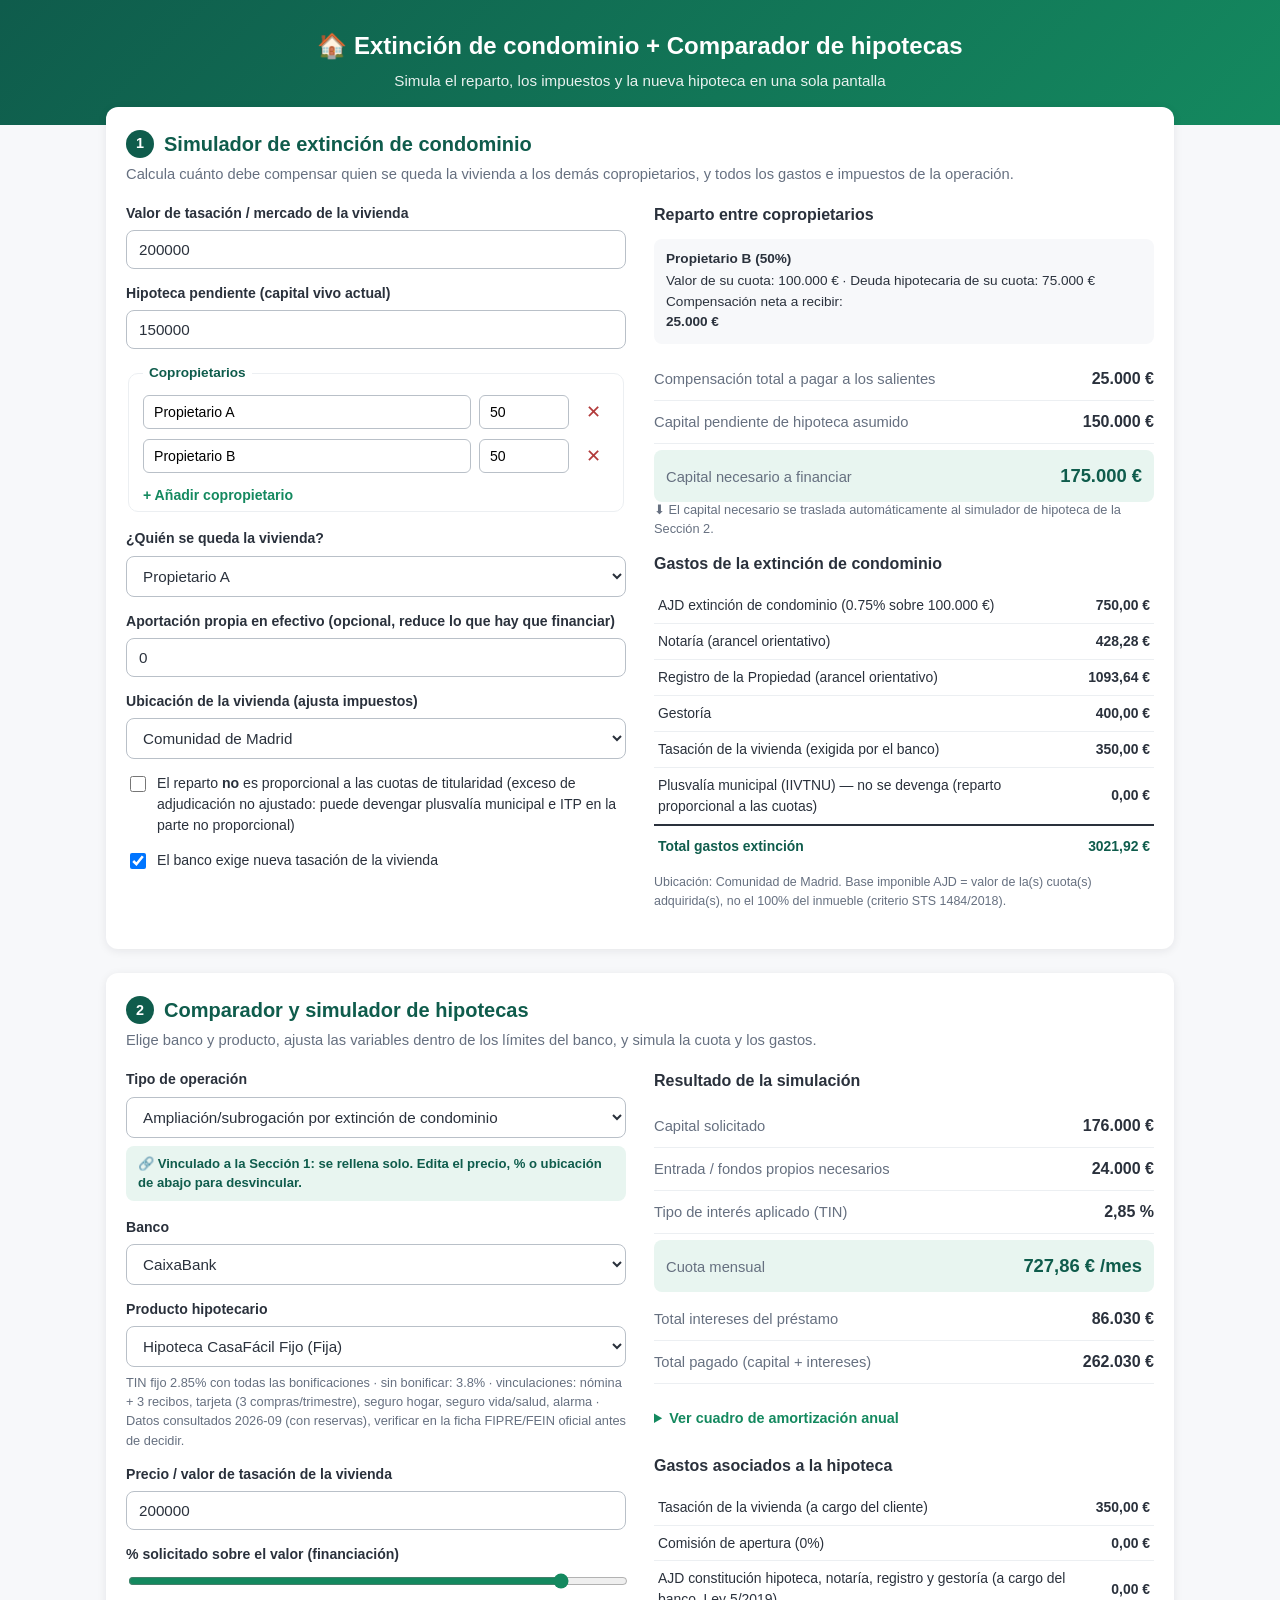
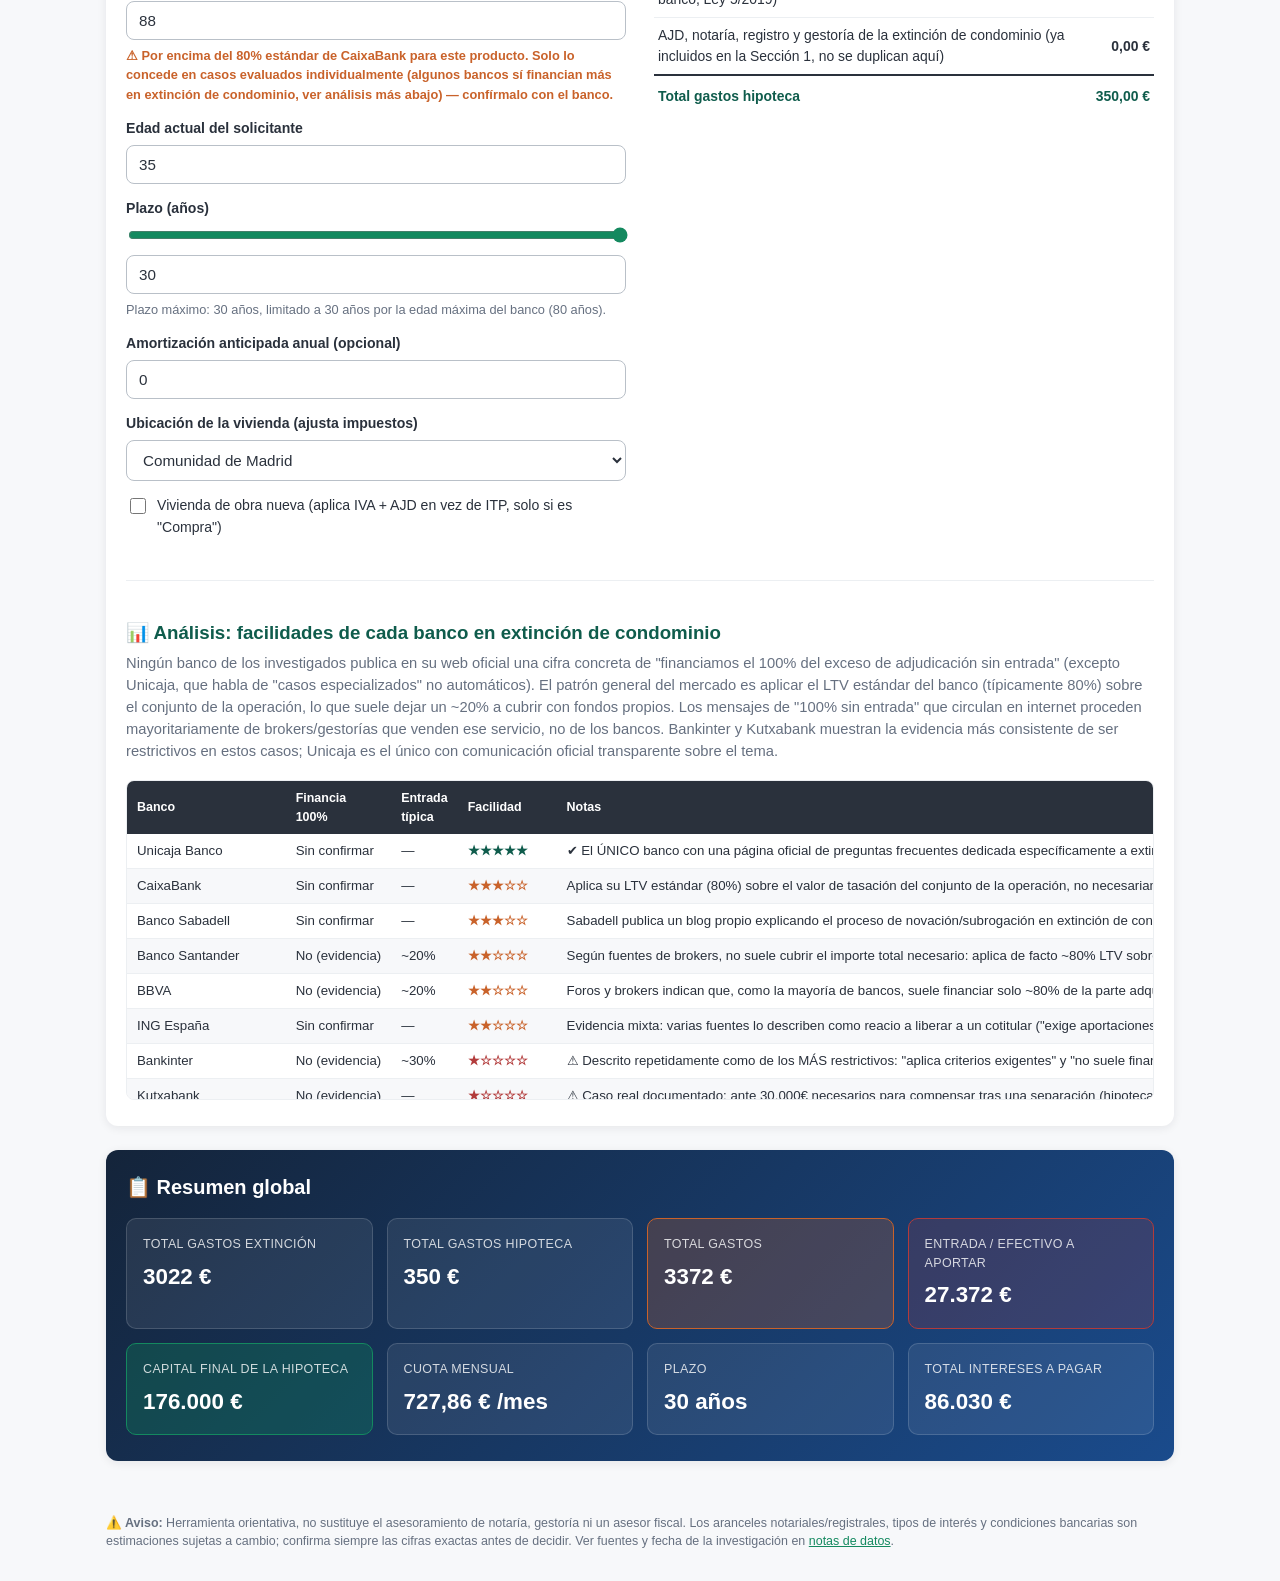
==== commit c8ebc165: "Permite simular por encima del LTV estándar y ajusta valores por defecto El % solicitado ya no se bl" ====
--- a/hipoteca-extincion-condominio-standalone.html
+++ b/hipoteca-extincion-condominio-standalone.html
@@ -146,6 +146,11 @@
 }
 .sync-badge .btn-link { font-size: 0.82rem; }
 
+.hint-warning {
+  color: var(--naranja);
+  font-weight: 600;
+}
+
 .btn-link {
   background: none;
   border: none;
@@ -316,7 +321,7 @@
       <div class="form-col">
 
         <label>Valor de tasación / mercado de la vivienda
-          <input type="number" id="ec-valor" value="300000" min="0" step="1000">
+          <input type="number" id="ec-valor" value="200000" min="0" step="1000">
         </label>
 
         <label>Hipoteca pendiente (capital vivo actual)
@@ -339,7 +344,7 @@
 
         <label>Ubicación de la vivienda (ajusta impuestos)
           <select id="ec-ubicacion">
-            <option value="madrid" selected>Comunidad de Madrid — Alcalá de Henares</option>
+            <option value="madrid" selected>Comunidad de Madrid</option>
             <option value="clm">Castilla-La Mancha — Guadalajara</option>
           </select>
         </label>
@@ -404,7 +409,7 @@
         <p class="hint" id="hi-producto-info"></p>
 
         <label>Precio / valor de tasación de la vivienda
-          <input type="number" id="hi-precio" value="300000" min="0" step="1000">
+          <input type="number" id="hi-precio" value="200000" min="0" step="1000">
         </label>
 
         <label>% solicitado sobre el valor (financiación)
@@ -429,7 +434,7 @@
 
         <label>Ubicación de la vivienda (ajusta impuestos)
           <select id="hi-ubicacion">
-            <option value="madrid" selected>Comunidad de Madrid — Alcalá de Henares</option>
+            <option value="madrid" selected>Comunidad de Madrid</option>
             <option value="clm">Castilla-La Mancha — Guadalajara</option>
           </select>
         </label>
@@ -1176,12 +1181,22 @@
     const extraAnual = parseFloat($('hi-extra-anual').value) || 0;
 
     const ltvMax = producto.ltvMaxHabitual;
-    $('hi-porcentaje').max = ltvMax;
-    $('hi-porcentaje-range').max = ltvMax;
+    // El % nunca se bloquea a 100: el LTV "estándar" del banco es solo una referencia,
+    // porque en extinción de condominio algunos bancos sí llegan a financiar más
+    // (ver el panel de análisis por banco más abajo). Se avisa si superas el estándar.
+    $('hi-porcentaje').max = 100;
+    $('hi-porcentaje-range').max = 100;
     let porcentaje = parseFloat($('hi-porcentaje').value) || 0;
-    if (porcentaje > ltvMax) { porcentaje = ltvMax; $('hi-porcentaje').value = ltvMax; }
+    if (porcentaje > 100) { porcentaje = 100; $('hi-porcentaje').value = 100; }
     $('hi-porcentaje-range').value = porcentaje;
-    $('hi-ltv-hint').textContent = `Máximo financiable por ${banco.nombre} en este producto: ${ltvMax}% del valor de tasación.`;
+    const hintEl = $('hi-ltv-hint');
+    if (porcentaje > ltvMax) {
+      hintEl.innerHTML = `⚠ Por encima del ${ltvMax}% estándar de ${banco.nombre} para este producto. Solo lo concede en casos evaluados individualmente (algunos bancos sí financian más en extinción de condominio, ver análisis más abajo) — confírmalo con el banco.`;
+      hintEl.classList.add('hint-warning');
+    } else {
+      hintEl.textContent = `Máximo estándar de ${banco.nombre} en este producto: ${ltvMax}% del valor de tasación (puedes simular por encima si el banco te lo concede).`;
+      hintEl.classList.remove('hint-warning');
+    }
 
     const plazoMaxPorEdad = Math.max(1, producto.edadMaxima - edad);
     const plazoMax = Math.min(producto.plazoMaxAnios, plazoMaxPorEdad);
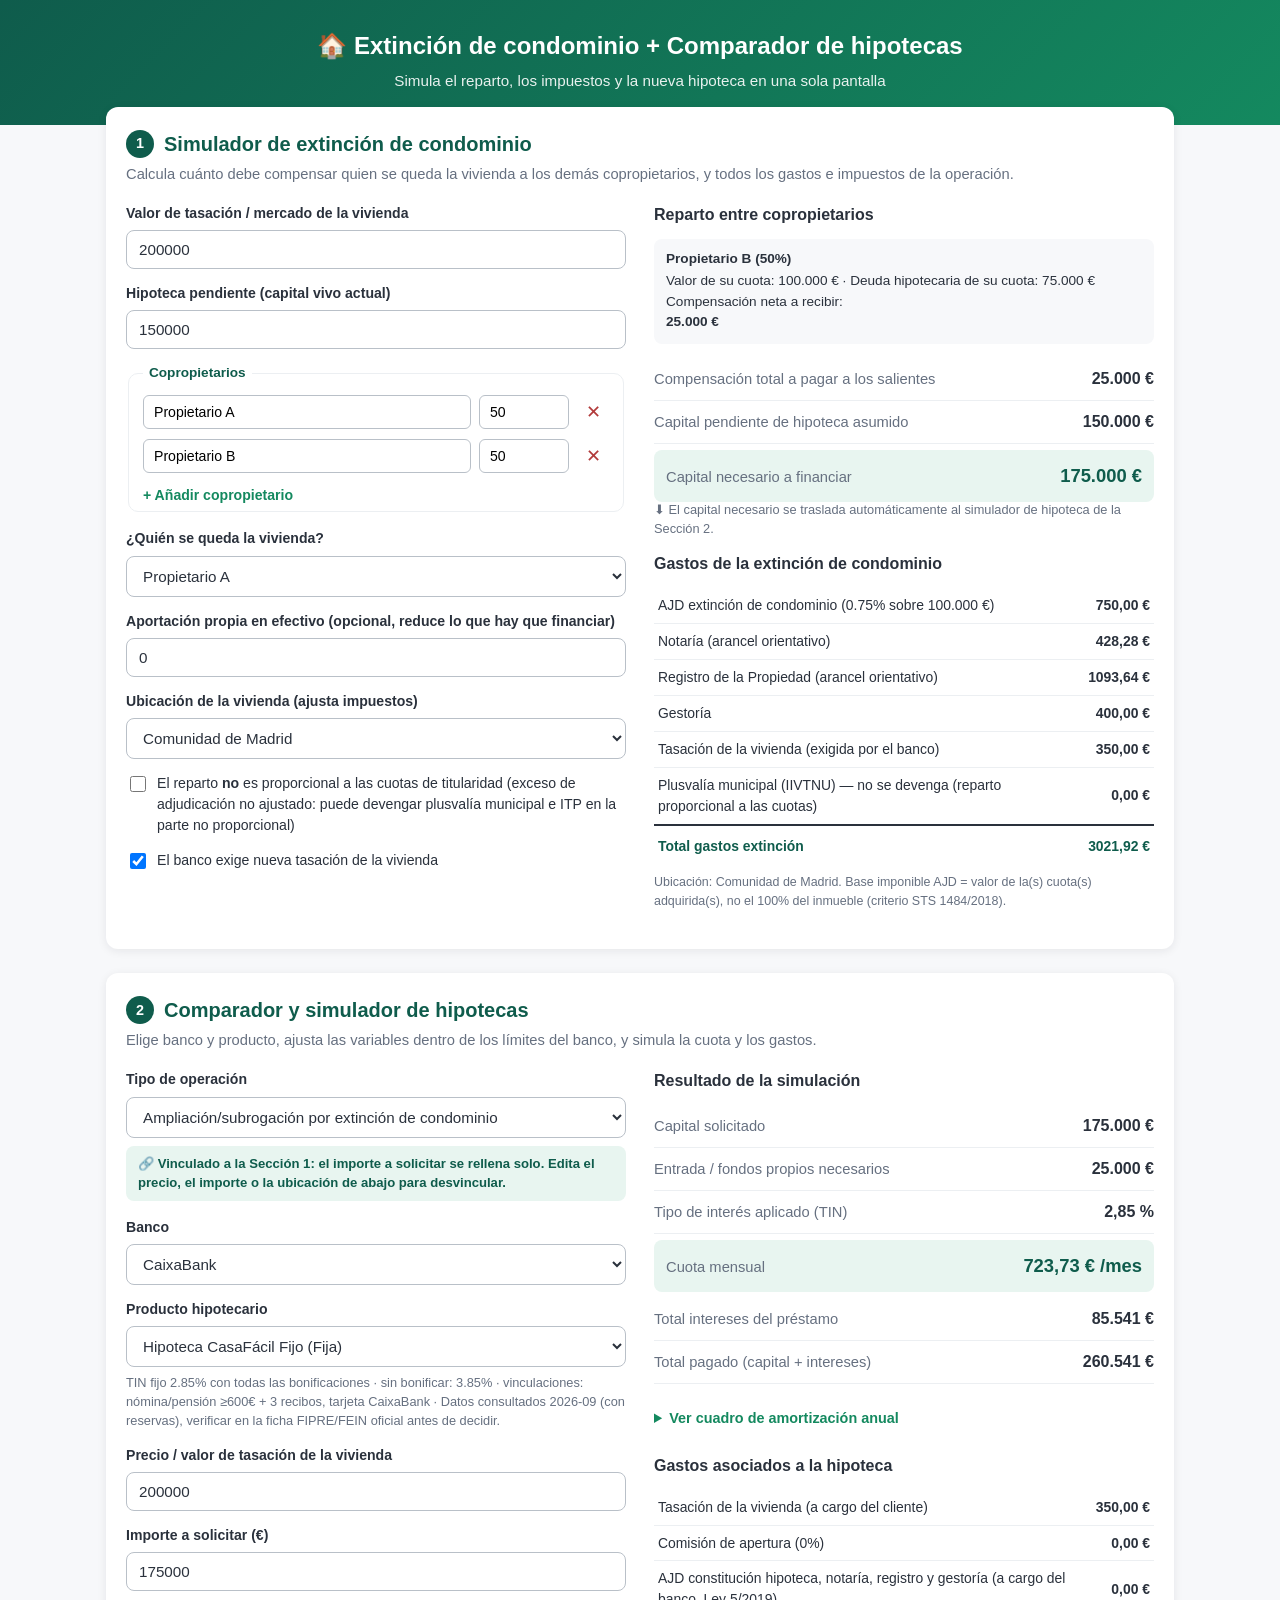
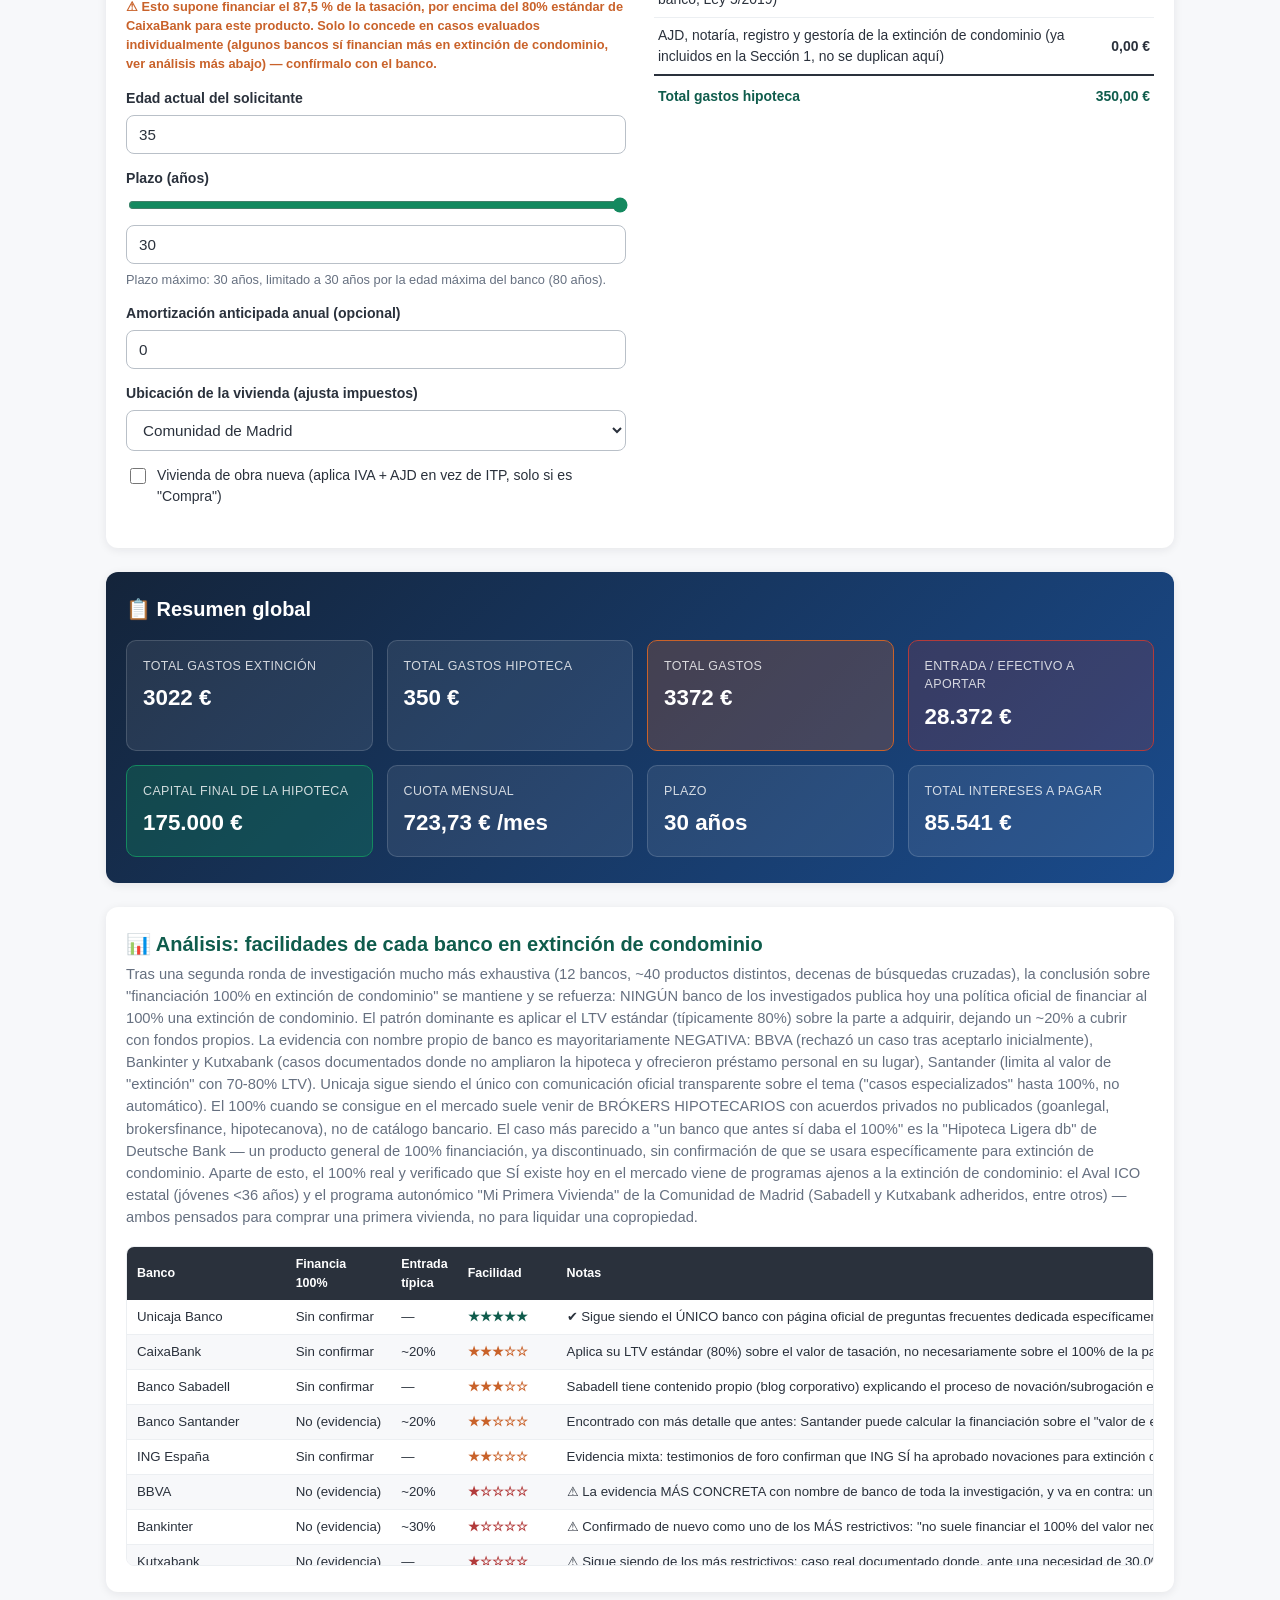
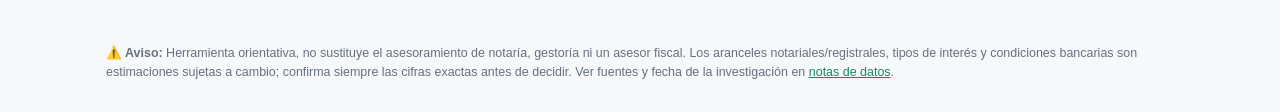
==== commit 9372e241: "Corrige el modelo: importe a solicitar en € en vez de % de tasación El campo principal de la Sección" ====
--- a/hipoteca-extincion-condominio-standalone.html
+++ b/hipoteca-extincion-condominio-standalone.html
@@ -251,8 +251,6 @@
 table.tabla-amortizacion td, table.tabla-bancos td { padding: 7px 10px; border-bottom: 1px solid var(--gris-200); white-space: nowrap; }
 table.tabla-amortizacion tr:nth-child(even), table.tabla-bancos tr:nth-child(even) { background: var(--gris-100); }
 
-.analisis-bancos { margin-top: 28px; padding-top: 20px; border-top: 1px solid var(--gris-200); }
-.analisis-bancos h3 { color: var(--verde); margin-bottom: 4px; }
 td.facilidad-alta { color: var(--verde); font-weight: 700; }
 td.facilidad-media { color: var(--naranja); font-weight: 700; }
 td.facilidad-baja { color: var(--rojo); font-weight: 700; }
@@ -412,9 +410,8 @@
           <input type="number" id="hi-precio" value="200000" min="0" step="1000">
         </label>
 
-        <label>% solicitado sobre el valor (financiación)
-          <input type="range" id="hi-porcentaje-range" min="1" max="100" value="80" step="1">
-          <input type="number" id="hi-porcentaje" value="80" min="1" max="100" step="1">
+        <label>Importe a solicitar (€)
+          <input type="number" id="hi-importe" value="160000" min="0" step="1000">
         </label>
         <p class="hint" id="hi-ltv-hint"></p>
 
@@ -474,18 +471,6 @@
       </div>
     </div>
 
-    <div class="analisis-bancos">
-      <h3>📊 Análisis: facilidades de cada banco en extinción de condominio</h3>
-      <p class="panel-desc">¿Qué banco financia el 100% de la compensación y cuál exige entrada? Datos recopilados de fuentes públicas y comparadores especializados (ver notas y disclaimer al pie).</p>
-      <div class="tabla-scroll">
-        <table class="tabla-bancos">
-          <thead>
-            <tr><th>Banco</th><th>Financia 100%</th><th>Entrada típica</th><th>Facilidad</th><th>Notas</th></tr>
-          </thead>
-          <tbody id="tabla-analisis-bancos"></tbody>
-        </table>
-      </div>
-    </div>
   </section>
 
   <!-- ===================== RESUMEN GLOBAL ===================== -->
@@ -500,6 +485,20 @@
       <div class="card"><span>Cuota mensual</span><strong id="rs-cuota">—</strong></div>
       <div class="card"><span>Plazo</span><strong id="rs-plazo">—</strong></div>
       <div class="card"><span>Total intereses a pagar</span><strong id="rs-intereses">—</strong></div>
+    </div>
+  </section>
+
+  <!-- ===================== ANÁLISIS DE BANCOS (extinción de condominio) ===================== -->
+  <section id="seccion-analisis-bancos" class="panel analisis-bancos">
+    <h2>📊 Análisis: facilidades de cada banco en extinción de condominio</h2>
+    <p class="panel-desc">¿Qué banco financia el 100% de la compensación y cuál exige entrada? Datos recopilados de fuentes públicas y comparadores especializados (ver notas y disclaimer al pie).</p>
+    <div class="tabla-scroll">
+      <table class="tabla-bancos">
+        <thead>
+          <tr><th>Banco</th><th>Financia 100%</th><th>Entrada típica</th><th>Facilidad</th><th>Notas</th></tr>
+        </thead>
+        <tbody id="tabla-analisis-bancos"></tbody>
+      </table>
     </div>
   </section>
 
@@ -742,174 +741,229 @@
 
 </script>
 <script>
-/* Base de datos de bancos e hipotecas.
-   Fuente: investigación con WebSearch (sept. 2026). IMPORTANTE: el acceso
-   directo (WebFetch) a las webs oficiales de los bancos estuvo bloqueado
-   por el proxy de red de este entorno, así que los datos proceden de
-   resultados de búsqueda que citan y resumen esas páginas oficiales y
-   comparadores (HelpMyCash, Kelisto, iAhorro, Rankia, goanlegal...), NO de
-   lectura directa de la ficha FIPRE/FEIN. Verifica siempre el TIN/TAE
-   exacto en la ficha oficial del banco antes de decidir — cambian a
-   menudo. Cada banco incluye `fechaConsulta` y `fuentes` para que puedas
-   contrastar. El campo `extincionCondominio` es el más incierto: casi
-   ningún banco publica una política oficial y cuantificada; se refleja
-   así explícitamente en vez de inventar cifras. */
+/* Base de datos de bancos e hipotecas — investigación ampliada (sept. 2026).
+   Fuente: WebSearch (WebFetch a webs oficiales de bancos y a varios
+   agregadores está bloqueado por política de red de este entorno; los
+   datos son resúmenes de búsqueda que citan esas fuentes, no lectura
+   directa). Cada banco incluye varios productos reales (no solo
+   "fija/variable genéricas"): joven, aval ICO, segunda vivienda, verde,
+   no residentes, etc., cada uno con SU PROPIO plazo máximo y edad máxima
+   cuando difieren del estándar — no asumas 30 años para todo, varios
+   productos tienen 25, 35 o 40 años, y varias edades máximas van de 70 a
+   80 años según banco y producto.
+
+   Cuando una fuente solo daba el diferencial de un producto variable sin
+   el TIN combinado, se ha estimado el TIN con un Euríbor de referencia
+   fijo (ver EURIBOR_REF) para que las cifras sean comparables entre sí;
+   es una aproximación, no una cotización real del Euríbor.
+   Verifica siempre TIN/TAE/comisiones exactos en la ficha FIPRE/FEIN
+   oficial antes de decidir — cambian con frecuencia y varias cifras eran
+   contradictorias entre fuentes (señalado en `nota` cuando aplica). */
+
+const EURIBOR_REF = 2.30; // referencia interna solo para estimar TIN de productos variable sin TIN combinado publicado
 
 const BANCOS = [
+  // ===================================================================
   {
     id: 'caixabank', nombre: 'CaixaBank', verificado: 'con reservas', fechaConsulta: '2026-09',
     productos: [
-      { id: 'cb-fija', nombre: 'Hipoteca CasaFácil Fijo', tipo: 'fija', tin: 2.85, tinSinBonificar: 3.80, plazoMaxAnios: 30, edadMaxima: 80, ltvMaxHabitual: 80, ltvMaxSegunda: 70, comisionApertura: 0, vinculaciones: ['nómina + 3 recibos', 'tarjeta (3 compras/trimestre)', 'seguro hogar', 'seguro vida/salud', 'alarma'] }
+      { id: 'cb-fija', nombre: 'Hipoteca CasaFácil Fijo', tipo: 'fija', tin: 2.85, tinSinBonificar: 3.85, plazoMaxAnios: 30, edadMaxima: 80, ltvMaxHabitual: 80, ltvMaxSegunda: 70, comisionApertura: 0, vinculaciones: ['nómina/pensión ≥600€ + 3 recibos', 'tarjeta CaixaBank'], nota: 'TIN varía algo por plazo (2,80% a 15-20 años, 2,85% a 30 años). Edad máxima: fuentes discrepan entre 75 y 80 años (regla "edad+plazo").' },
+      { id: 'cb-var', nombre: 'Hipoteca Variable CaixaBank', tipo: 'variable', tin: 2.70, tinSinBonificar: 3.60, diferencial: 0.50, plazoMaxAnios: 30, edadMaxima: 80, ltvMaxHabitual: 80, ltvMaxSegunda: 70, comisionApertura: 0, vinculaciones: ['nómina/pensión', 'tarjeta', 'seguro hogar', 'seguro vida'] },
+      { id: 'cb-joven', nombre: 'Hipoteca Joven CaixaBank (<36 años)', tipo: 'variable', tin: Math.round((EURIBOR_REF + 0.69) * 100) / 100, tinSinBonificar: Math.round((EURIBOR_REF + 1.4) * 100) / 100, diferencial: 0.69, plazoMaxAnios: 30, edadMaxima: 75, ltvMaxHabitual: 80, ltvMaxSegunda: 70, comisionApertura: 0, vinculaciones: ['<36 años', 'nómina', 'seguro hogar', 'seguro vida'], nota: 'Diferencial E+0,69% (oferta may-2026, el más bajo detectado del mercado en esa fecha). Combinable con Aval ICO para llegar a 100%.' },
+      { id: 'cb-avalico', nombre: 'Aval ICO Vivienda Joven (CaixaBank)', tipo: 'variable', tin: Math.round((EURIBOR_REF + 0.69) * 100) / 100, tinSinBonificar: Math.round((EURIBOR_REF + 1.4) * 100) / 100, diferencial: 0.69, plazoMaxAnios: 30, edadMaxima: 75, ltvMaxHabitual: 100, ltvMaxSegunda: 0, comisionApertura: 0, vinculaciones: ['<36 años (o familia con menores)', 'renta ≤37.800€/año', 'primera vivienda habitual', 'aval público gratuito 20% (25% si energía D+), 10 años'], nota: 'CaixaBank fue la primera entidad en firmar el convenio ICO (mayo 2024). Permite hasta el 100% de financiación real, no solo teórica: el aval cubre el 20-25% que falta sobre el 80% estándar.' },
+      { id: 'cb-imagin', nombre: 'imagin Hipoteca Fija (filial digital)', tipo: 'fija', tin: 3.05, tinSinBonificar: 3.80, plazoMaxAnios: 30, edadMaxima: 75, ltvMaxHabitual: 80, ltvMaxSegunda: 70, comisionApertura: 0, vinculaciones: ['nómina/pensión ≥1.200€', 'seguro hogar imagin', 'seguro vida imagin'], nota: 'Según una fuente, en Cataluña puede llegar al 100% para <36 años o VPO (no confirmado con fuente oficial imagin).' }
+    ],
+    extincionCondominio: {
+      financia100: null, entradaTipica: 20, facilidad: 3,
+      notas: 'Aplica su LTV estándar (80%) sobre el valor de tasación, no necesariamente sobre el 100% de la parte a compensar — un bróker cita literalmente "con La Caixa solo te financian el 80% del 50%". Sin evidencia de producto oficial al 100% para este caso concreto.',
+      fuente: 'https://goanlegal.com/blog/condominio-hipoteca-la-caixa/ (bróker, sesgo comercial)'
+    },
+    fuentes: ['https://www.caixabank.es/particular/hipotecas/casafacil.html', 'https://www.caixabank.es/particular/hipotecas/aval-ico.html', 'https://www.rankia.com/blog/mejores-hipotecas/7463148-hipoteca-imagin']
+  },
+  // ===================================================================
+  {
+    id: 'santander', nombre: 'Banco Santander', verificado: 'con reservas', fechaConsulta: '2026-09',
+    productos: [
+      { id: 'sa-fija', nombre: 'Hipoteca Fija Santander', tipo: 'fija', tin: 2.96, tinSinBonificar: 3.96, plazoMaxAnios: 30, edadMaxima: 80, ltvMaxHabitual: 80, ltvMaxSegunda: 70, comisionApertura: 0, vinculaciones: ['nómina/pensión ≥1.000€', 'tarjeta/Bizum', 'seguro hogar', 'seguro protección de pagos'], nota: 'Segunda vivienda: plazo máximo reducido a 25 años.' },
+      { id: 'sa-var', nombre: 'Hipoteca Variable Santander', tipo: 'variable', tin: 1.84, tinSinBonificar: Math.round((EURIBOR_REF + 1.84) * 100) / 100, diferencial: 0.74, plazoMaxAnios: 30, edadMaxima: 80, ltvMaxHabitual: 80, ltvMaxSegunda: 70, comisionApertura: 0, vinculaciones: ['nómina', 'seguro hogar', 'seguro vida', 'tarjeta'], nota: '1,84% TIN fijo primeros 6 meses, luego Euríbor+0,74% (bonificada) o +0,84% (vinculación mínima). Vinculación descrita como de las más exigentes del mercado.' },
+      { id: 'sa-mixta', nombre: 'Hipoteca Mixta Santander', tipo: 'fija', tin: 2.34, tinSinBonificar: 3.34, plazoMaxAnios: 30, edadMaxima: 80, ltvMaxHabitual: 80, ltvMaxSegunda: 70, comisionApertura: 0, vinculaciones: ['nómina', 'seguros hogar/vida', 'certificado energético A/B (-0,10%)'], nota: 'Tramo fijo hasta 5,5 años al 2,34% TIN bonificado, luego Euríbor+0,74% bonificado (+1,74% sin bonificar).' },
+      { id: 'sa-joven', nombre: 'Hipoteca Joven Santander (<35 años)', tipo: 'variable', tin: Math.round((EURIBOR_REF + 0.50) * 100) / 100, tinSinBonificar: Math.round((EURIBOR_REF + 1.50) * 100) / 100, diferencial: 0.50, plazoMaxAnios: 30, edadMaxima: 75, ltvMaxHabitual: 95, ltvMaxSegunda: 0, comisionApertura: 0, vinculaciones: ['<35 años', 'nómina (-0,50pp)', 'tarjeta 6 usos/año', 'seguros hogar/vida/accidentes'], nota: 'Hasta 95% sin aval; combinable con Aval ICO para 95-100%.' },
+      { id: 'sa-mundo', nombre: 'Hipoteca Mundo (no residentes)', tipo: 'fija', tin: 3.50, tinSinBonificar: 4.20, plazoMaxAnios: 20, edadMaxima: 75, ltvMaxHabitual: 70, ltvMaxSegunda: 70, comisionApertura: 0, vinculaciones: ['no residente en España'], nota: 'Plazo más corto que residentes (fuentes discrepan entre 20 y 25 años). Tipos más altos.' }
+    ],
+    extincionCondominio: {
+      financia100: false, entradaTipica: 20, facilidad: 2,
+      notas: 'Encontrado con más detalle que antes: Santander puede calcular la financiación sobre el "valor de extinción" (compensación + saldo pendiente) en vez del valor de mercado, limitando a 70-80%. También puede exigir avalistas adicionales o negarse a liberar al copropietario saliente como deudor del préstamo original.',
+      fuente: 'https://goanlegal.com/blog/hipoteca-extincion-condominio-santander/ (bróker, sesgo comercial)'
+    },
+    fuentes: ['https://www.kelisto.es/hipotecas-fijas/bancos/banco-santander/hipoteca-fija-online-santander-80', 'https://www.bbva.es/personas/productos/hipotecas/avales-ico-hipoteca-joven.html', 'https://www.helpmycash.com/hipotecas/santander/hipoteca-mundo-para-no-residentes/']
+  },
+  // ===================================================================
+  {
+    id: 'bbva', nombre: 'BBVA', verificado: 'con reservas', fechaConsulta: '2026-09',
+    productos: [
+      { id: 'bbva-fija', nombre: 'Hipoteca Fija BBVA', tipo: 'fija', tin: 2.45, tinSinBonificar: 3.95, plazoMaxAnios: 30, edadMaxima: 75, ltvMaxHabitual: 80, ltvMaxSegunda: 70, comisionApertura: 0, vinculaciones: ['nómina', 'seguro hogar', 'seguro protección de pagos'], nota: 'TIN varía por plazo: ~2,00% (≤15a), ~2,20% (16-20a), ~2,30% (21-25a), ~2,45% (26-30a). Sin bonificar: 2,95% 6 primeros meses, 3,95% después.' },
+      { id: 'bbva-var', nombre: 'Hipoteca Variable BBVA', tipo: 'variable', tin: 1.99, tinSinBonificar: Math.round((EURIBOR_REF + 1.60) * 100) / 100, diferencial: 0.60, plazoMaxAnios: 30, edadMaxima: 75, ltvMaxHabitual: 80, ltvMaxSegunda: 70, comisionApertura: 0, vinculaciones: ['nómina ≥600€ (300€ autónomos/pensionistas)', 'seguro hogar', 'seguro amortización préstamo'], nota: '1,99% TIN primer año, luego Euríbor+0,60% bonificado (diferencial ~70pb por debajo de la mediana del mercado en 2026).' },
+      { id: 'bbva-mixta', nombre: 'Hipoteca Mixta BBVA', tipo: 'fija', tin: 2.85, tinSinBonificar: 3.85, plazoMaxAnios: 30, edadMaxima: 75, ltvMaxHabitual: 80, ltvMaxSegunda: 70, comisionApertura: 0, vinculaciones: ['nómina', 'seguros hogar/vida'], nota: '5 años fijo al 2,85%, luego Euríbor+1,60%.' },
+      { id: 'bbva-joven', nombre: 'Hipoteca Joven BBVA (<36 años)', tipo: 'variable', tin: Math.round((EURIBOR_REF + 0.60) * 100) / 100, tinSinBonificar: Math.round((EURIBOR_REF + 1.60) * 100) / 100, diferencial: 0.60, plazoMaxAnios: 30, edadMaxima: 70, ltvMaxHabitual: 95, ltvMaxSegunda: 0, comisionApertura: 0, vinculaciones: ['<36 años', 'nómina', 'seguro hogar', 'seguro vida', 'plan de pensiones'], nota: '90-95% sin aval; con Aval ICO hasta 100%. Edad máxima más baja que la hipoteca estándar (70 vs 75 años).' },
+      { id: 'bbva-avalico', nombre: 'Aval ICO Vivienda Joven (BBVA)', tipo: 'variable', tin: Math.round((EURIBOR_REF + 0.60) * 100) / 100, tinSinBonificar: Math.round((EURIBOR_REF + 1.60) * 100) / 100, diferencial: 0.60, plazoMaxAnios: 30, edadMaxima: 70, ltvMaxHabitual: 100, ltvMaxSegunda: 0, comisionApertura: 0, vinculaciones: ['<36 años (ningún titular >35)', 'máx. 2 titulares', 'renta ≤37.800€/año + incrementos por hijos'], nota: 'BBVA se adhirió el 28/05/2024. Hasta 100% sin aval de terceros. Vigente hasta 31/12/2027.' }
+    ],
+    extincionCondominio: {
+      financia100: false, entradaTipica: 20, facilidad: 1,
+      notas: '⚠ La evidencia MÁS CONCRETA con nombre de banco de toda la investigación, y va en contra: un caso documentado donde BBVA dijo inicialmente que aceptaría la extinción de condominio (con contrato indefinido) y luego LA RECHAZÓ, obligando a la clienta a cambiar de entidad. Otra fuente indica que BBVA financia solo el 80% de la parte adquirida en estos casos.',
+      fuente: 'https://goanlegal.com/blog/extincion-de-condominio-hipoteca-bbva/'
+    },
+    fuentes: ['https://www.bbva.es/personas/productos/hipotecas/hipoteca-fija.html', 'https://www.bbva.es/personas/productos/hipotecas/hipoteca-joven.html', 'https://www.bbva.es/personas/productos/hipotecas/avales-ico-hipoteca-joven.html']
+  },
+  // ===================================================================
+  {
+    id: 'sabadell', nombre: 'Banco Sabadell', verificado: 'con reservas', fechaConsulta: '2026-09',
+    productos: [
+      { id: 'sab-fija', nombre: 'Hipoteca Fija Sabadell', tipo: 'fija', tin: 2.75, tinSinBonificar: 3.75, plazoMaxAnios: 30, edadMaxima: 75, ltvMaxHabitual: 80, ltvMaxSegunda: 70, comisionApertura: 0, vinculaciones: ['nómina', 'seguro hogar', 'seguro vida', 'protección de pagos'], nota: 'Ejemplo 150.000€/30a: cuota bonificada 612€/mes vs 695€/mes sin bonificar.' },
+      { id: 'sab-var', nombre: 'Hipoteca Variable Sabadell', tipo: 'variable', tin: 1.50, tinSinBonificar: Math.round((EURIBOR_REF + 1.50) * 100) / 100, diferencial: 0.50, plazoMaxAnios: 30, edadMaxima: 75, ltvMaxHabitual: 80, ltvMaxSegunda: 70, comisionApertura: 0, vinculaciones: ['nómina', 'seguro hogar', 'seguro vida', 'protección de pagos'], nota: 'Uno de los diferenciales más bajos del mercado en sept-2026 (top-3 junto a Kutxabank y Bankinter).' },
+      { id: 'sab-mixta', nombre: 'Hipoteca Mixta Sabadell', tipo: 'fija', tin: 2.90, tinSinBonificar: 3.90, plazoMaxAnios: 30, edadMaxima: 75, ltvMaxHabitual: 80, ltvMaxSegunda: 70, comisionApertura: 0, vinculaciones: ['nómina', 'seguros hogar/vida'], nota: 'Tramo fijo elegible a 3, 5 o 7 años.' },
+      { id: 'sab-primeravivienda', nombre: '"Mi Primera Vivienda" (aval Comunidad de Madrid)', tipo: 'variable', tin: Math.round((EURIBOR_REF + 0.60) * 100) / 100, tinSinBonificar: Math.round((EURIBOR_REF + 1.30) * 100) / 100, diferencial: 0.60, plazoMaxAnios: 30, edadMaxima: 65, ltvMaxHabitual: 100, ltvMaxSegunda: 0, comisionApertura: 0, vinculaciones: ['18-40 años (o familia numerosa/monoparental)', '2 años de residencia continuada en Madrid', 'no poseer otra vivienda', 'ahorro 10-12% para gastos'], nota: '100% de financiación REAL Y VERIFICADA (no solo teórica) para vivienda ≤390.000€ en la Comunidad de Madrid, vía aval autonómico (no es un aval del propio banco). +1.500 hipotecas avaladas desde 2022. Es el caso más claro de "100%" encontrado en toda la investigación — pero es una compra normal con aval regional, no un producto para extinción de condominio.' }
     ],
     extincionCondominio: {
       financia100: null, entradaTipica: null, facilidad: 3,
-      notas: 'Aplica su LTV estándar (80%) sobre el valor de tasación del conjunto de la operación, no necesariamente sobre el 100% de la parte a compensar; en la práctica suele dejar un margen a cubrir con fondos propios. Trayectoria documentada operando este tipo de casos. Sin cifra oficial publicada — consulta directa recomendada.',
-      fuente: 'https://goanlegal.com/blog/condominio-hipoteca-la-caixa/ (bróker, sesgo comercial)'
-    },
-    fuentes: ['https://www.caixabank.es/particular/hipotecas/casafacil.html', 'https://www.hoyfinanzas.es/hipotecas/hipoteca-casafacil-caixabank-tipos-interes-comisiones']
-  },
-  {
-    id: 'santander', nombre: 'Banco Santander', verificado: 'con reservas', fechaConsulta: '2026-09',
-    productos: [
-      { id: 'sa-fija', nombre: 'Hipoteca Fija Santander', tipo: 'fija', tin: 2.96, tinSinBonificar: 3.96, plazoMaxAnios: 30, edadMaxima: 80, ltvMaxHabitual: 80, ltvMaxSegunda: 70, comisionApertura: 0, vinculaciones: ['nómina/pensión', 'tarjeta (6 usos/trimestre)', 'seguro hogar', 'seguro vida', 'plan de pensiones/inversión'] },
-      { id: 'sa-var', nombre: 'Hipoteca Variable Santander', tipo: 'variable', tin: 2.68, tinSinBonificar: 3.68, diferencial: 0.84, plazoMaxAnios: 30, edadMaxima: 80, ltvMaxHabitual: 80, ltvMaxSegunda: 70, comisionApertura: 0, vinculaciones: ['nómina/pensión', 'tarjeta', 'seguro hogar', 'seguro vida', 'plan de pensiones/inversión'] }
-    ],
-    extincionCondominio: {
-      financia100: false, entradaTipica: 20, facilidad: 2,
-      notas: 'Según fuentes de brokers, no suele cubrir el importe total necesario: aplica de facto ~80% LTV sobre el importe a compensar, exigiendo aportación propia del resto (~20%). No confirmado en fuente oficial de Santander.',
-      fuente: 'https://goanlegal.com/blog/hipoteca-extincion-condominio-santander/ (bróker, sesgo comercial)'
-    },
-    fuentes: ['https://www.bancosantander.es/particulares/hipotecas/hipoteca-fija', 'https://www.helpmycash.com/hipotecas/santander/hipoteca-fija/']
-  },
-  {
-    id: 'bbva', nombre: 'BBVA', verificado: 'con reservas', fechaConsulta: '2026-09',
-    productos: [
-      { id: 'bbva-fija', nombre: 'Hipoteca Fija BBVA', tipo: 'fija', tin: 2.85, tinSinBonificar: 3.85, plazoMaxAnios: 30, edadMaxima: 75, ltvMaxHabitual: 80, ltvMaxSegunda: 70, comisionApertura: 0, vinculaciones: ['nómina', 'seguro hogar', 'seguro vida'] },
-      { id: 'bbva-joven', nombre: 'Hipoteca Joven BBVA (<36 años)', tipo: 'variable', tin: 1.99, tinSinBonificar: 2.99, diferencial: 1.60, plazoMaxAnios: 30, edadMaxima: 70, ltvMaxHabitual: 95, ltvMaxSegunda: 70, comisionApertura: 0, vinculaciones: ['nómina', 'seguro hogar', 'seguro vida', 'menor de 36 años (hasta 100% con aval ICO Vivienda Joven)'] }
-    ],
-    extincionCondominio: {
-      financia100: false, entradaTipica: 20, facilidad: 2,
-      notas: 'Foros y brokers indican que, como la mayoría de bancos, suele financiar solo ~80% de la parte adquirida, exigiendo aportación del resto. Sin condiciones especiales confirmadas en fuente oficial.',
-      fuente: 'https://goanlegal.com/blog/extincion-de-condominio-hipoteca-bbva/ (bróker/foro, sin confirmación oficial)'
-    },
-    fuentes: ['https://www.bbva.es/personas/productos/hipotecas/hipoteca-fija.html', 'https://www.bbva.es/personas/productos/hipotecas/hipoteca-joven.html']
-  },
-  {
-    id: 'sabadell', nombre: 'Banco Sabadell', verificado: 'con reservas', fechaConsulta: '2026-09',
-    productos: [
-      { id: 'sab-fija', nombre: 'Hipoteca Fija Sabadell', tipo: 'fija', tin: 2.75, tinSinBonificar: 3.75, plazoMaxAnios: 30, edadMaxima: 75, ltvMaxHabitual: 80, ltvMaxSegunda: 70, comisionApertura: 0, vinculaciones: ['nómina', 'seguro hogar', 'seguro vida', 'protección de pagos'] },
-      { id: 'sab-var', nombre: 'Hipoteca Variable Sabadell', tipo: 'variable', tin: 1.50, tinSinBonificar: 2.50, diferencial: 0.50, plazoMaxAnios: 30, edadMaxima: 75, ltvMaxHabitual: 80, ltvMaxSegunda: 70, comisionApertura: 0, vinculaciones: ['nómina', 'seguro hogar', 'seguro vida', 'protección de pagos'] }
-    ],
-    extincionCondominio: {
-      financia100: null, entradaTipica: null, facilidad: 3,
-      notas: 'Sabadell publica un blog propio explicando el proceso de novación/subrogación en extinción de condominio, pero no un % de financiación concreto: remite a evaluación caso por caso (solvencia, cuota ≤30% de ingresos, historial crediticio).',
+      notas: 'Sabadell tiene contenido propio (blog corporativo) explicando el proceso de novación/subrogación en extinción de condominio, pero sin publicar un % de financiación concreto: evaluación caso por caso (solvencia, cuota ≤30% de ingresos).',
       fuente: 'https://www.bancsabadell.com/bsnacional/ca/blog/que-es-le-extincio-del-condomini-i-com-es-realitza/'
     },
-    fuentes: ['https://selectra.es/finanzas/bancos/sabadell/hipoteca-sabadell', 'https://www.kelisto.es/hipotecas-fijas/bancos/banc-sabadell/hipoteca-fija']
+    fuentes: ['https://www.helpmycash.com/hipotecas/sabadell/hipoteca-fija-bonificada/', 'https://www.comunidad.madrid/vivienda/mi-primera-vivienda', 'https://www.rastreator.com/noticias/hipotecas/banco-sabadell-hipoteca-100-madrid']
   },
+  // ===================================================================
   {
     id: 'bankinter', nombre: 'Bankinter', verificado: 'con reservas', fechaConsulta: '2026-09',
     productos: [
-      { id: 'bk-fija', nombre: 'Hipoteca Fija Bonificada Bankinter', tipo: 'fija', tin: 2.85, tinSinBonificar: 4.15, plazoMaxAnios: 30, edadMaxima: 75, ltvMaxHabitual: 80, ltvMaxSegunda: 60, comisionApertura: 0, vinculaciones: ['nómina', 'seguro de vida Bankinter', 'seguro multirriesgo hogar Bankinter', 'plan de pensiones ≥600€/año'] },
-      { id: 'bk-var', nombre: 'Hipoteca Variable Bankinter', tipo: 'variable', tin: 2.30, tinSinBonificar: 3.30, diferencial: 0.50, plazoMaxAnios: 30, edadMaxima: 75, ltvMaxHabitual: 80, ltvMaxSegunda: 60, comisionApertura: 0, vinculaciones: ['nómina', 'seguro de vida Bankinter', 'seguro multirriesgo hogar Bankinter'] }
+      { id: 'bk-fija', nombre: 'Hipoteca Fija Bankinter', tipo: 'fija', tin: 2.99, tinSinBonificar: 4.15, plazoMaxAnios: 30, edadMaxima: 75, ltvMaxHabitual: 80, ltvMaxSegunda: 60, comisionApertura: 0.15, vinculaciones: ['nómina', 'seguro de vida Bankinter', 'seguro multirriesgo hogar Bankinter', 'plan de pensiones ≥600€/año'], nota: 'Comisión de apertura: fuentes contradictorias (500€ fijos vs 0,15%). Segunda vivienda: LTV máximo solo 60% (no 70%).' },
+      { id: 'bk-var', nombre: 'Hipoteca Variable Bankinter', tipo: 'variable', tin: 2.30, tinSinBonificar: Math.round((EURIBOR_REF + 1.50) * 100) / 100, diferencial: 0.50, plazoMaxAnios: 30, edadMaxima: 75, ltvMaxHabitual: 80, ltvMaxSegunda: 60, comisionApertura: 0.15, vinculaciones: ['nómina', 'seguro de vida Bankinter', 'seguro multirriesgo hogar Bankinter'] },
+      { id: 'bk-sinmas', nombre: 'Hipoteca Sin Más', tipo: 'variable', tin: 2.79, tinSinBonificar: Math.round((EURIBOR_REF + 1.69) * 100) / 100, diferencial: 1.19, plazoMaxAnios: 30, edadMaxima: 75, ltvMaxHabitual: 80, ltvMaxSegunda: 60, comisionApertura: 0, vinculaciones: ['nómina (-0,50%)', 'seguro hogar (-0,10%)', 'seguro vida (-0,60%)', 'plan pensiones (-0,10%)'], nota: 'Único titular de garantía real (la propia hipoteca), sin garantía personal adicional. Bankinter asume notaría/registro/AJD. Importe máximo 600.000€. Compensación por subrogación a otra entidad: 0,5% (5 primeros años) / 0,25% después.' },
+      { id: 'bk-joven', nombre: 'Hipoteca Joven (Fija/Variable/Mixta/Dual)', tipo: 'variable', tin: Math.round((EURIBOR_REF + 0.50) * 100) / 100, tinSinBonificar: Math.round((EURIBOR_REF + 1.80) * 100) / 100, diferencial: 0.50, plazoMaxAnios: 40, edadMaxima: 75, ltvMaxHabitual: 90, ltvMaxSegunda: 0, comisionApertura: 0, vinculaciones: ['<36 años', 'ingresos conjuntos ≥2.000€/mes', 'nómina', 'seguro hogar', 'seguro vida', 'plan de pensiones'], nota: 'Plazo máximo 40 años (no 30) — el más largo detectado entre los productos "joven" investigados junto con ING.' },
+      { id: 'bk-avalico', nombre: 'Hipoteca con Aval ICO (Bankinter)', tipo: 'variable', tin: Math.round((EURIBOR_REF + 0.50) * 100) / 100, tinSinBonificar: Math.round((EURIBOR_REF + 1.80) * 100) / 100, diferencial: 0.50, plazoMaxAnios: 40, edadMaxima: 75, ltvMaxHabitual: 100, ltvMaxSegunda: 0, comisionApertura: 0, vinculaciones: ['<36 años (o familia con menores)', 'residencia legal continuada ≥2 años', 'renta ≤37.800€/persona/año', 'patrimonio ≤100.000€'], nota: 'Lanzada oct-2024. Disponible sobre Fija, Variable, Mixta y Dual. Formalización de la línea de avales ampliada hasta 31/12/2027.' },
+      { id: 'bk-100propio', nombre: 'Hipoteca 100% (solo inmuebles del propio banco)', tipo: 'variable', tin: Math.round((EURIBOR_REF + 1.0) * 100) / 100, tinSinBonificar: Math.round((EURIBOR_REF + 1.8) * 100) / 100, diferencial: 1.0, plazoMaxAnios: 30, edadMaxima: 75, ltvMaxHabitual: 100, ltvMaxSegunda: 0, comisionApertura: 0, vinculaciones: ['inmueble del portal inmobiliario propio de Bankinter'], nota: 'Según fuente propia del banco, fuera de este caso y del Aval ICO, "Bankinter no ofrece hipotecas al 100%".' }
     ],
     extincionCondominio: {
       financia100: false, entradaTipica: 30, facilidad: 1,
-      notas: '⚠ Descrito repetidamente como de los MÁS restrictivos: "aplica criterios exigentes" y "no suele financiar el 100% del valor necesario". En un caso documentado, ante 30.000€ necesarios para compensar, propuso un préstamo personal a 10 años (peor condición) en vez de ampliar la hipoteca. Muchas solicitudes se rechazan según brokers.',
-      fuente: 'https://goanlegal.com/blog/hipoteca-extincion-de-condominio-bankinter/ (bróker/testimonios, no oficial)'
+      notas: '⚠ Confirmado de nuevo como uno de los MÁS restrictivos: "no suele financiar el 100% del valor necesario y es más estricto que otros bancos a la hora de liberar al cotitular". En un caso documentado propuso un préstamo personal en vez de ampliar la hipoteca.',
+      fuente: 'https://goanlegal.com/blog/hipoteca-extincion-de-condominio-bankinter/'
     },
-    fuentes: ['https://www.kelisto.es/hipotecas/bancos/bankinter', 'https://www.finteca.es/bancos/hipoteca-bankinter/']
+    fuentes: ['https://docs.bankinter.com/stf/plataformas/particulares/hipotecas/elija_su_hipoteca/tipos_de_hipoteca/hipoteca_sinmas/ficha_informacion_precontractual_hipoteca_sin_mas.pdf', 'https://www.idealista.com/news/finanzas/hipotecas/2024/10/16/820548', 'https://www.rankia.com/blog/mejores-hipotecas/7006791-hipoteca-bankinter-100']
   },
+  // ===================================================================
   {
     id: 'ing', nombre: 'ING España', verificado: 'con reservas', fechaConsulta: '2026-09',
     productos: [
-      { id: 'ing-fija', nombre: 'Hipoteca Naranja Fija', tipo: 'fija', tin: 3.75, tinSinBonificar: 4.25, plazoMaxAnios: 25, edadMaxima: 75, ltvMaxHabitual: 80, ltvMaxSegunda: 70, comisionApertura: 0, vinculaciones: ['nómina (≥600€/mes o saldo ≥2.000€)', 'seguro de vida ING', 'seguro de hogar ING'] },
-      { id: 'ing-var', nombre: 'Hipoteca Naranja Variable', tipo: 'variable', tin: 2.65, tinSinBonificar: 3.65, diferencial: 0.65, plazoMaxAnios: 30, edadMaxima: 75, ltvMaxHabitual: 80, ltvMaxSegunda: 70, comisionApertura: 0, vinculaciones: ['nómina (≥600€/mes o saldo ≥2.000€)', 'seguro de vida ING', 'seguro de hogar ING'] }
+      { id: 'ing-fija', nombre: 'Hipoteca Naranja Fija', tipo: 'fija', tin: 3.75, tinSinBonificar: 4.35, plazoMaxAnios: 25, edadMaxima: 75, ltvMaxHabitual: 80, ltvMaxSegunda: 70, comisionApertura: 0, vinculaciones: ['nómina (≥600€/mes o saldo ≥2.000€)', 'seguro de vida ING', 'seguro de hogar ING'], nota: 'Plazo máximo 25 años (no 30) — distinto de la variable/mixta de ING, que sí llegan a 40.' },
+      { id: 'ing-var', nombre: 'Hipoteca Naranja Variable', tipo: 'variable', tin: Math.round((EURIBOR_REF + 0.65) * 100) / 100, tinSinBonificar: Math.round((EURIBOR_REF + 1.65) * 100) / 100, diferencial: 0.65, plazoMaxAnios: 40, edadMaxima: 75, ltvMaxHabitual: 80, ltvMaxSegunda: 70, comisionApertura: 0, vinculaciones: ['nómina', 'seguro de vida ING', 'seguro de hogar ING'], nota: 'Plazo máximo 40 años, el más largo del mercado entre los estándar, siempre que ningún titular supere 75 años al vencimiento.' },
+      { id: 'ing-mixta', nombre: 'Hipoteca Naranja Mixta', tipo: 'fija', tin: 2.45, tinSinBonificar: 3.45, plazoMaxAnios: 40, edadMaxima: 75, ltvMaxHabitual: 80, ltvMaxSegunda: 70, comisionApertura: 0, vinculaciones: ['nómina', 'seguro de vida ING', 'seguro de hogar ING'], nota: 'Tramo fijo elegible a 5, 10, 15 o 20 años; luego Euríbor+0,95%.' },
+      { id: 'ing-joven', nombre: 'Hipoteca Joven ING (100%, <36 años)', tipo: 'variable', tin: Math.round((EURIBOR_REF + 0.65) * 100) / 100, tinSinBonificar: Math.round((EURIBOR_REF + 1.65) * 100) / 100, diferencial: 0.65, plazoMaxAnios: 30, edadMaxima: 75, ltvMaxHabitual: 100, ltvMaxSegunda: 0, comisionApertura: 0, vinculaciones: ['<36 años', 'primera vivienda', 'al menos un titular con ingresos >1.500€/mes netos'], nota: 'Relanzada al 100% en oct-2024 (comunicado oficial), ampliando el 95% anterior. Importe máximo financiable: 400.000€. Sin comisión de apertura, cambio de condiciones ni subrogación. Es de los pocos productos "100%" de catálogo público sin aval externo obligatorio (aunque también admite Aval ICO).' }
     ],
     extincionCondominio: {
       financia100: null, entradaTipica: null, facilidad: 2,
-      notas: 'Evidencia mixta: varias fuentes lo describen como reacio a liberar a un cotitular ("exige aportaciones adicionales, avalistas o productos extra"), pero un testimonio de foro completó la operación con buen tipo (1,99%) aunque con gastos de formalización altos (~7.500€). Sin política oficial publicada.',
-      fuente: 'https://goanlegal.com/blog/extincion-de-condominio-hipoteca-ing/ (bróker/foro, no oficial)'
+      notas: 'Evidencia mixta: testimonios de foro confirman que ING SÍ ha aprobado novaciones para extinción de condominio (un caso con tipo 1,99% pero ~7.500€ de gastos), aunque sin confirmar el % de financiación exacto obtenido. Otras fuentes lo describen como reacio a liberar a un codeudor sin exigir aportaciones o productos extra.',
+      fuente: 'https://www.rankia.com/foros/hipotecas/temas/4506691-extincion-condominio-hipoteca-ing (testimonios de usuarios)'
     },
-    fuentes: ['https://www.ing.es/hipotecas/hipoteca-fija', 'https://www.helpmycash.com/hipotecas/ing/hipoteca-naranja/']
+    fuentes: ['https://www.ing.es/hipotecas/hipoteca-fija', 'https://www.ing.es/sobre-ing/sala-prensa/ing-concede-hipotecas-jovenes-a-menores-de-36', 'https://www.ing.es/sobre-ing/pdf/InfPrecontractualFIPRE.pdf']
   },
+  // ===================================================================
   {
     id: 'openbank', nombre: 'Openbank', verificado: 'con reservas', fechaConsulta: '2026-09',
     productos: [
-      { id: 'ob-fija', nombre: 'Hipoteca Fija Openbank', tipo: 'fija', tin: 2.46, tinSinBonificar: 2.96, plazoMaxAnios: 30, edadMaxima: 80, ltvMaxHabitual: 80, ltvMaxSegunda: 70, comisionApertura: 0, vinculaciones: ['nómina/pensión (≥900€ o ≥1.800€ dos titulares)', 'seguro hogar Openbank', 'seguro vida Openbank'] },
-      { id: 'ob-var', nombre: 'Hipoteca Variable Openbank', tipo: 'variable', tin: 2.00, tinSinBonificar: 2.50, diferencial: 0.65, plazoMaxAnios: 30, edadMaxima: 80, ltvMaxHabitual: 80, ltvMaxSegunda: 70, comisionApertura: 0, vinculaciones: ['nómina/pensión', 'seguro hogar Openbank', 'seguro vida Openbank'] }
+      { id: 'ob-fija', nombre: 'Hipoteca Open Fija', tipo: 'fija', tin: 2.36, tinSinBonificar: 2.96, plazoMaxAnios: 30, edadMaxima: 80, ltvMaxHabitual: 80, ltvMaxSegunda: 70, comisionApertura: 0, vinculaciones: ['nómina/pensión ≥900€/mes', 'seguro hogar Openbank', 'seguro vida Openbank'], nota: 'TIN varía por plazo (más bajo a ≤15 años, más alto a 26-30 años). Edad máxima: regla combinada "edad+plazo ≤80 años".' },
+      { id: 'ob-var', nombre: 'Hipoteca Open Variable', tipo: 'variable', tin: 2.00, tinSinBonificar: 2.50, diferencial: 0.65, plazoMaxAnios: 30, edadMaxima: 80, ltvMaxHabitual: 80, ltvMaxSegunda: 70, comisionApertura: 0, vinculaciones: ['nómina/pensión ≥900€/mes', 'seguro hogar Openbank', 'seguro vida Openbank'] },
+      { id: 'ob-mixta', nombre: 'Hipoteca Open Mixta', tipo: 'fija', tin: 1.05, tinSinBonificar: 1.60, plazoMaxAnios: 30, edadMaxima: 80, ltvMaxHabitual: 80, ltvMaxSegunda: 70, comisionApertura: 0, vinculaciones: ['nómina/pensión', 'seguro hogar Openbank', 'seguro vida Openbank'], nota: 'Tramo fijo primeros 10 años. Cifras de campaña que pueden no reflejar la oferta vigente — contrastar en openbank.es.' },
+      { id: 'ob-segunda', nombre: 'Hipoteca Segunda Vivienda', tipo: 'fija', tin: 2.80, tinSinBonificar: 3.30, plazoMaxAnios: 25, edadMaxima: 80, ltvMaxHabitual: 70, ltvMaxSegunda: 70, comisionApertura: 0, vinculaciones: ['nómina/pensión/ingresos periódicos ≥900€/mes'], nota: 'Plazo máximo 25 años (no 30). LTV 70% (no 80%). Producto con página propia distinta de la vivienda habitual.' },
+      { id: 'ob-joven', nombre: 'Hipoteca Joven Openbank (≤35 años)', tipo: 'variable', tin: Math.round((EURIBOR_REF + 0.65) * 100) / 100, tinSinBonificar: Math.round((EURIBOR_REF + 1.15) * 100) / 100, diferencial: 0.65, plazoMaxAnios: 30, edadMaxima: 80, ltvMaxHabitual: 90, ltvMaxSegunda: 0, comisionApertura: 0, vinculaciones: ['≤35 años', 'edad+plazo ≤80 años', 'nómina', 'seguro hogar'], nota: 'Hasta 90% (vs 80% estándar). No confirmado si Openbank está adherido al Aval ICO (no aparece en los listados de entidades consultados).' }
     ],
     extincionCondominio: {
       financia100: null, entradaTipica: null, facilidad: null,
-      notas: 'No se encontró información específica publicada sobre la política de Openbank en extinción de condominio, ni oficial ni de comparadores. Dato no confirmado — consulta directa recomendada.',
+      notas: 'No se encontró ningún testimonio ni artículo que mencione a Openbank específicamente en relación con extinción de condominio, ni a favor ni en contra. Dato no confirmado.',
       fuente: null
     },
-    fuentes: ['https://www.openbank.es/hipoteca-fija', 'https://www.kelisto.es/hipotecas-fijas/bancos/openbank/hipoteca-fija-hasta-80-vt']
+    fuentes: ['https://www.openbank.es/hipoteca-fija', 'https://www.openbank.es/hipoteca-segunda-vivienda', 'https://www.acierto.com/hipotecas/hipotecas-openbank/']
   },
+  // ===================================================================
   {
     id: 'unicaja', nombre: 'Unicaja Banco', verificado: 'con reservas', fechaConsulta: '2026-09',
     productos: [
-      { id: 'un-fija', nombre: 'Hipoteca Fija Unicaja', tipo: 'fija', tin: 2.95, tinSinBonificar: 3.85, plazoMaxAnios: 30, edadMaxima: 75, ltvMaxHabitual: 80, ltvMaxSegunda: 70, comisionApertura: 0.15, vinculaciones: ['nómina', 'seguro hogar', 'seguro vida'] },
-      { id: 'un-var', nombre: 'Hipoteca Variable Unicaja', tipo: 'variable', tin: 2.10, tinSinBonificar: 3.10, diferencial: 0.65, plazoMaxAnios: 30, edadMaxima: 75, ltvMaxHabitual: 80, ltvMaxSegunda: 70, comisionApertura: 0.15, vinculaciones: ['nómina', 'seguro hogar', 'seguro vida'] }
+      { id: 'un-fija', nombre: 'Hipoteca Fija Unicaja', tipo: 'fija', tin: 3.10, tinSinBonificar: 3.85, plazoMaxAnios: 30, edadMaxima: 75, ltvMaxHabitual: 80, ltvMaxSegunda: 70, comisionApertura: 0.15, vinculaciones: ['nómina', 'seguro hogar', 'seguro vida'], nota: 'Segunda vivienda: plazo máximo 25 años (no 30). Edad máxima: regla "edad+plazo" ≤75 años (habitual) / ≤70 (segunda).' },
+      { id: 'un-var', nombre: 'Hipoteca Variable Unicaja', tipo: 'variable', tin: 2.20, tinSinBonificar: Math.round((EURIBOR_REF + 1.65) * 100) / 100, diferencial: 0.65, plazoMaxAnios: 30, edadMaxima: 75, ltvMaxHabitual: 80, ltvMaxSegunda: 70, comisionApertura: 0.15, vinculaciones: ['nómina', 'seguro hogar', 'seguro vida'] },
+      { id: 'un-mixta', nombre: 'Hipoteca Mixta Unicaja', tipo: 'fija', tin: 2.75, tinSinBonificar: 4.05, plazoMaxAnios: 30, edadMaxima: 75, ltvMaxHabitual: 80, ltvMaxSegunda: 70, comisionApertura: 0.15, vinculaciones: ['nómina ≥600€/mes', 'domiciliación de recibos', 'consumo mínimo con tarjeta'], nota: 'Primeros 10 años fijo al 2,75%, luego Euríbor+0,80%. Bonificación hasta 1,30 puntos si ingresos ≥2.500€/mes.' },
+      { id: 'un-joven', nombre: 'Hipoteca Joven Unicaja (18-35 años)', tipo: 'variable', tin: 2.20, tinSinBonificar: Math.round((EURIBOR_REF + 1.65) * 100) / 100, diferencial: 0.65, plazoMaxAnios: 35, edadMaxima: 75, ltvMaxHabitual: 80, ltvMaxSegunda: 70, comisionApertura: 0.15, vinculaciones: ['18-35 años (o familia con menores, sin límite de edad)', 'nómina', 'seguro hogar', 'seguro vida'], nota: 'Plazo máximo 35 años (no 30) sin aval. Con Aval ICO: 95-100% según Comunidad Autónoma.' },
+      { id: 'un-avalico', nombre: 'Aval ICO / Línea Avales Primera Vivienda (Unicaja)', tipo: 'variable', tin: 2.20, tinSinBonificar: Math.round((EURIBOR_REF + 1.65) * 100) / 100, diferencial: 0.65, plazoMaxAnios: 35, edadMaxima: 75, ltvMaxHabitual: 100, ltvMaxSegunda: 0, comisionApertura: 0.15, vinculaciones: ['18-35 años (o familia con menores)', 'primera vivienda habitual'], nota: 'Unicaja se adhirió en junio de 2024. Hasta 100% del menor entre tasación/compra según Comunidad Autónoma.' },
+      { id: 'un-oxigeno', nombre: 'Hipoteca Oxígeno (verde/sostenible)', tipo: 'variable', tin: 2.10, tinSinBonificar: Math.round((EURIBOR_REF + 1.65) * 100) / 100, diferencial: 0.65, plazoMaxAnios: 30, edadMaxima: 75, ltvMaxHabitual: 80, ltvMaxSegunda: 70, comisionApertura: 0.15, vinculaciones: ['certificado energético A', 'nómina conjunta ≥3.000€ (o pensión)', 'seguro hogar', 'seguro vida', 'tarjeta de crédito', 'fondo de inversión'], nota: 'Único banco de los 12 con nombre de marca propio para su hipoteca verde. Bonificación de -0,10 puntos (una fuente secundaria menos fiable dice -1%, probable error).' }
     ],
     extincionCondominio: {
       financia100: null, entradaTipica: null, facilidad: 5,
-      notas: '✔ El ÚNICO banco con una página oficial de preguntas frecuentes dedicada específicamente a extinción de condominio. Su propio texto indica que "en algunos casos especializados puede llegar a cubrir el 100% de la operación, incluyendo los gastos", condicionado a evaluación de perfil financiero, estabilidad laboral e historial crediticio (no automático). Es el banco con la comunicación más transparente encontrada en esta investigación.',
+      notas: '✔ Sigue siendo el ÚNICO banco con página oficial de preguntas frecuentes dedicada específicamente a extinción de condominio, donde indica que "en algunos casos especializados puede llegar a cubrir el 100% de la operación, incluyendo los gastos" (evaluación de perfil, no automático). También aparece en un listado genérico de brókers como uno de los bancos "con mayor probabilidad de aprobar este tipo de operación".',
       fuente: 'https://www.unicajabanco.es/es/faqs/hipotecas/extincion-de-condominio (fuente oficial del banco)'
     },
-    fuentes: ['https://www.unicajabanco.es/es/faqs/hipotecas/extincion-de-condominio', 'https://www.unicajabanco.es/es/particulares/hipotecas-y-prestamos/simulador-hipotecas']
+    fuentes: ['https://www.unicajabanco.es/es/faqs/hipotecas/extincion-de-condominio', 'https://www.unicajabanco.es/en/particulares/hipotecas-y-prestamos/hipotecas/hipoteca-joven', 'https://www.unicajabanco.es/en/particulares/hipotecas-y-prestamos/hipotecas/hipoteca-oxigeno']
   },
+  // ===================================================================
   {
     id: 'abanca', nombre: 'Abanca', verificado: 'con reservas', fechaConsulta: '2026-09',
     productos: [
-      { id: 'ab-fija', nombre: 'Hipoteca Mari Carmen Fija', tipo: 'fija', tin: 2.85, tinSinBonificar: 3.85, plazoMaxAnios: 30, edadMaxima: 75, ltvMaxHabitual: 80, ltvMaxSegunda: 70, comisionApertura: 0, vinculaciones: ['nómina', 'seguro hogar', 'seguro vida (vinculación media)'] },
-      { id: 'ab-var', nombre: 'Hipoteca Mari Carmen Variable', tipo: 'variable', tin: 2.35, tinSinBonificar: 3.35, diferencial: 0.60, plazoMaxAnios: 30, edadMaxima: 75, ltvMaxHabitual: 80, ltvMaxSegunda: 70, comisionApertura: 0, vinculaciones: ['nómina', 'seguro hogar', 'seguro vida (vinculación media)'] }
+      { id: 'ab-fija', nombre: 'Hipoteca Mari Carmen Fija', tipo: 'fija', tin: 2.85, tinSinBonificar: 3.85, plazoMaxAnios: 30, edadMaxima: 75, ltvMaxHabitual: 80, ltvMaxSegunda: 60, comisionApertura: 0, vinculaciones: ['nómina', 'seguro hogar', 'seguro vida'], nota: 'No se puede contratar si el titular ya tiene más de 60 años al inicio, según una fuente.' },
+      { id: 'ab-var', nombre: 'Hipoteca Mari Carmen Variable', tipo: 'variable', tin: 2.60, tinSinBonificar: Math.round((EURIBOR_REF + 1.60) * 100) / 100, diferencial: 0.60, plazoMaxAnios: 30, edadMaxima: 75, ltvMaxHabitual: 80, ltvMaxSegunda: 60, comisionApertura: 0, vinculaciones: ['nómina', 'seguro hogar', 'seguro vida'] },
+      { id: 'ab-mixta', nombre: 'Hipoteca Mari Carmen Mixta', tipo: 'fija', tin: 2.15, tinSinBonificar: 3.00, plazoMaxAnios: 30, edadMaxima: 75, ltvMaxHabitual: 80, ltvMaxSegunda: 60, comisionApertura: 0, vinculaciones: ['nómina', '24 compras/año con tarjeta', 'seguro vida', 'seguro hogar'], nota: 'Primeros 5 años fijo al 2,15% bonificado, luego Euríbor+0,60%.' },
+      { id: 'ab-joven', nombre: 'Hipoteca Joven Abanca', tipo: 'variable', tin: 2.60, tinSinBonificar: Math.round((EURIBOR_REF + 1.60) * 100) / 100, diferencial: 0.60, plazoMaxAnios: 40, edadMaxima: 75, ltvMaxHabitual: 95, ltvMaxSegunda: 0, comisionApertura: 0, vinculaciones: ['<36 años (o <45 en CCAA con convenio propio)', 'nómina 600-2.500€/mes', 'seguro hogar', 'seguro vida'], nota: 'Plazo máximo 40 años. Hasta 100% en CCAA con convenio propio (Galicia, Madrid, País Vasco, La Rioja, Baleares citadas); 95-97,5% en el resto. Combinable con Aval ICO.' },
+      { id: 'ab-escogecasa', nombre: 'Hipoteca EscogeCasa (inmuebles del propio banco)', tipo: 'variable', tin: 2.10, tinSinBonificar: Math.round((EURIBOR_REF + 1.20) * 100) / 100, diferencial: 0.60, plazoMaxAnios: 30, edadMaxima: 75, ltvMaxHabitual: 100, ltvMaxSegunda: 60, comisionApertura: 0, vinculaciones: ['nómina', 'tarjeta crédito y débito', 'seguro vida', 'seguro hogar', 'seguro desempleo', 'plan de pensiones', 'saldo mínimo 24.000€ depositado'], nota: '100% para primera vivienda propiedad de Abanca / 60% para segunda vivienda. Vinculación muy exigente (7 productos).' }
     ],
     extincionCondominio: {
       financia100: null, entradaTipica: null, facilidad: null,
-      notas: 'No se encontró documento propio de Abanca sobre el tema; solo referencias genéricas de brokers, sin datos específicos de esta entidad. Dato no confirmado.',
+      notas: 'No se encontró documento propio de Abanca sobre extinción de condominio, ni testimonios con nombre propio del banco. Los brokers especializados (que sí nombran a Santander/Bankinter/Ibercaja) no tienen contenido dedicado a Abanca en este tema, lo que sugiere que no destacan acuerdos con esta entidad para este caso. Dato no confirmado.',
       fuente: null
     },
-    fuentes: ['https://www.abanca.com/es/hipotecas/hipoteca-maricarmen/', 'https://www.abanca.com/es/hipotecas/hipoteca-maricarmen-fija/']
+    fuentes: ['https://abanca.com/es/hipotecas/hipoteca-maricarmen/', 'https://abanca.com/es/hipotecas/hipoteca-joven/', 'https://www.helpmycash.com/blog/escogecasa-la-hipoteca-de-pisos-de-bancos-mas-barata/']
   },
+  // ===================================================================
   {
     id: 'kutxabank', nombre: 'Kutxabank', verificado: 'con reservas', fechaConsulta: '2026-09',
     productos: [
-      { id: 'ku-fija', nombre: 'Hipoteca Fija Kutxabank', tipo: 'fija', tin: 2.70, tinSinBonificar: 4.50, plazoMaxAnios: 30, edadMaxima: 75, ltvMaxHabitual: 80, ltvMaxSegunda: 70, comisionApertura: 0, vinculaciones: ['nómina ≥3.000€/mes', 'seguro hogar', 'plan de pensiones/EPSV ≥2.400€/año', 'cuenta en Kutxabank'] },
-      { id: 'ku-var', nombre: 'Hipoteca Variable Kutxabank', tipo: 'variable', tin: 2.07, tinSinBonificar: 2.71, diferencial: 0.49, plazoMaxAnios: 30, edadMaxima: 75, ltvMaxHabitual: 80, ltvMaxSegunda: 70, comisionApertura: 0, vinculaciones: ['nómina ≥3.000€/mes', 'seguro hogar', 'plan de pensiones/EPSV ≥2.400€/año', 'cuenta en Kutxabank'] }
+      { id: 'ku-fija', nombre: 'Hipoteca Fija Kutxabank', tipo: 'fija', tin: 2.70, tinSinBonificar: 4.20, plazoMaxAnios: 30, edadMaxima: 75, ltvMaxHabitual: 80, ltvMaxSegunda: 70, comisionApertura: 0, vinculaciones: ['nómina', 'seguro hogar', 'seguro vida/amortización'], nota: 'Edad máxima: regla combinada "edad+plazo" ≤75 años (habitual) / ≤70 (segunda vivienda) — no una edad fija.' },
+      { id: 'ku-var', nombre: 'Hipoteca Variable Kutxabank', tipo: 'variable', tin: 2.00, tinSinBonificar: Math.round((EURIBOR_REF + 1.20) * 100) / 100, diferencial: 0.49, plazoMaxAnios: 30, edadMaxima: 75, ltvMaxHabitual: 80, ltvMaxSegunda: 70, comisionApertura: 0, vinculaciones: ['nómina', 'seguro hogar'], nota: 'TIN 2% primer año, luego Euríbor+0,49% (uno de los diferenciales más bajos del mercado). Sin comisión de apertura en ninguna hipoteca Kutxabank.' },
+      { id: 'ku-joven', nombre: 'Hipoteca Joven Kutxabank (18-34 años)', tipo: 'variable', tin: 1.75, tinSinBonificar: Math.round((EURIBOR_REF + 1.20) * 100) / 100, diferencial: 0.49, plazoMaxAnios: 30, edadMaxima: 75, ltvMaxHabitual: 80, ltvMaxSegunda: 70, comisionApertura: 0, vinculaciones: ['18-34 años', 'nómina domiciliada conjunta ≥3.000€', 'aportación anual ≥2.400€ a plan de pensiones Kutxabank', 'seguro hogar'], nota: 'Con Aval ICO: 95-100%, sin comisión de apertura. El descuento adicional de -0,25% deja de aplicar si algún titular supera 35 años.' },
+      { id: 'ku-primeravivienda', nombre: '"Mi Primera Vivienda" (aval Comunidad de Madrid)', tipo: 'variable', tin: 2.20, tinSinBonificar: Math.round((EURIBOR_REF + 1.20) * 100) / 100, diferencial: 0.49, plazoMaxAnios: 30, edadMaxima: 65, ltvMaxHabitual: 100, ltvMaxSegunda: 0, comisionApertura: 0, vinculaciones: ['<40 años', 'residencia en Madrid ≥2 años', 'primera vivienda', 'precio máx. 425.000€'], nota: '100% de financiación con aval regional. Sin límite de edad para familias numerosas/monoparentales o nacimiento/adopción durante la vigencia.' }
     ],
     extincionCondominio: {
       financia100: false, entradaTipica: null, facilidad: 1,
-      notas: '⚠ Caso real documentado: ante 30.000€ necesarios para compensar tras una separación (hipoteca de 210.000€ pendiente), Kutxabank NO amplió la hipoteca; propuso trasladar el plan de pensiones y ofrecer un préstamo personal a 10 años en vez de ampliar en buenas condiciones. Un único caso, no representa política oficial general, pero es la evidencia más concreta encontrada.',
+      notas: '⚠ Sigue siendo de los más restrictivos: caso real documentado donde, ante una necesidad de 30.000€ para compensar tras una separación, Kutxabank NO amplió la hipoteca y propuso trasladar el plan de pensiones y un préstamo personal en su lugar. Un único caso, pero es la evidencia más concreta encontrada para este banco.',
       fuente: 'https://www.rankia.com/foros/hipotecas/temas/5172054-subrogar-hipoteca-ampliacion-credito-extincion-condominio (testimonio de usuario)'
     },
-    fuentes: ['https://clientes.kutxabank.es/es/hipotecas/variable.html', 'https://www.hoyfinanzas.es/hipotecas/hipoteca-variable-kutxabank-tipos-interes-bonificaciones']
+    fuentes: ['https://clientes.kutxabank.es/es/hipotecas/variable.html', 'https://clientes.kutxabank.es/es/hipotecas/guia-hipotecaria/', 'https://comunidad.madrid/noticias/2026/09/02']
   },
+  // ===================================================================
   {
     id: 'mediolanum', nombre: 'Banco Mediolanum', verificado: 'con reservas', fechaConsulta: '2026-09',
     productos: [
-      { id: 'med-var', nombre: 'Hipoteca Freedom Variable', tipo: 'variable', tin: 2.15, tinSinBonificar: 2.85, diferencial: 0.65, plazoMaxAnios: 30, edadMaxima: 80, ltvMaxHabitual: 80, ltvMaxSegunda: 70, comisionApertura: 0, vinculaciones: ['cuenta corriente en Mediolanum', 'ingresos recurrentes', 'seguro de vida'] },
-      { id: 'med-mixta', nombre: 'Hipoteca Freedom Mixta', tipo: 'fija', tin: 1.99, tinSinBonificar: 2.50, plazoMaxAnios: 30, edadMaxima: 80, ltvMaxHabitual: 80, ltvMaxSegunda: 70, comisionApertura: 1, vinculaciones: ['cuenta corriente en Mediolanum', 'ingresos recurrentes', 'seguro de vida'] }
+      { id: 'med-var', nombre: 'Hipoteca Freedom Variable', tipo: 'variable', tin: 1.50, tinSinBonificar: Math.round((EURIBOR_REF + 1.49) * 100) / 100, diferencial: 0.79, plazoMaxAnios: 30, edadMaxima: 80, ltvMaxHabitual: 80, ltvMaxSegunda: 70, comisionApertura: 1, vinculaciones: ['cuenta corriente en Mediolanum', 'ingresos recurrentes', 'seguro de vida'], nota: 'TIN 1,50% fijo primer año, luego Euríbor+0,79% con vinculación (+1,49% sin ella). Plazo condicionado a no superar 80 años de edad al final — el límite de edad más alto detectado en el mercado.' },
+      { id: 'med-mixta', nombre: 'Hipoteca Freedom Mixta', tipo: 'fija', tin: 1.99, tinSinBonificar: 1.99, plazoMaxAnios: 30, edadMaxima: 80, ltvMaxHabitual: 80, ltvMaxSegunda: 70, comisionApertura: 1, vinculaciones: ['cuenta corriente en Mediolanum', 'seguro de vida', 'domiciliación de nómina'], nota: 'Año 1: 1,99% TIN; años 2-5: 2,50% (bonificada) o 3,20% (sin condiciones); desde año 6: Euríbor+0,79% (bonificada) o +1,49% (sin condiciones).' },
+      { id: 'med-green', nombre: 'Hipoteca Freedom Green Variable', tipo: 'variable', tin: 1.50, tinSinBonificar: Math.round((EURIBOR_REF + 1.0) * 100) / 100, diferencial: 0.50, plazoMaxAnios: 30, edadMaxima: 80, ltvMaxHabitual: 80, ltvMaxSegunda: 70, comisionApertura: 1, vinculaciones: ['certificado energético B o superior', 'seguro de vida con el banco'], nota: 'Año 1: 1,50% fijo; desde año 2 con condiciones: Euríbor+0,50%.' },
+      { id: 'med-greenmixta', nombre: 'Hipoteca Freedom Green Mixta', tipo: 'fija', tin: 1.99, tinSinBonificar: 2.75, plazoMaxAnios: 30, edadMaxima: 80, ltvMaxHabitual: 80, ltvMaxSegunda: 70, comisionApertura: 1, vinculaciones: ['certificado energético B o superior', 'seguro de vida', 'domiciliación de nómina'], nota: 'Año 1: 1,99%; años 2-5: 2,75% (sin condiciones); desde año 6: Euríbor+0,94%.' }
     ],
     extincionCondominio: {
       financia100: null, entradaTipica: null, facilidad: null,
-      notas: 'No se encontró ninguna información específica (ni oficial ni de brokers) sobre la política de Banco Mediolanum en extinción de condominio. Dato no confirmado.',
+      notas: 'Catálogo de producto mucho más reducido que el resto (solo familia "Freedom", sin joven/ICO/no residentes/segunda vivienda con nombre propio). Sin ninguna mención en ningún resultado sobre extinción de condominio. Dato no confirmado.',
       fuente: null
     },
-    fuentes: ['https://www.bancomediolanum.es/es/w/financiacion/hipotecas/hipoteca-freedom-mixta']
+    fuentes: ['https://www.bancomediolanum.es/es-ES/pdf/HipotecaFreedomVariable.pdf', 'https://www.bancomediolanum.es/es/w/financiacion/hipotecas/hipoteca-freedom-mixta', 'https://www.bancomediolanum.es/es-ES/financiacion/hipotecas/hipoteca-freedom-green-variable.html']
   },
+  // ===================================================================
   {
     id: 'deutsche', nombre: 'Deutsche Bank España', verificado: 'con reservas', fechaConsulta: '2026-09',
     productos: [
-      { id: 'db-fija', nombre: 'Hipoteca Fija Deutsche Bank', tipo: 'fija', tin: 4.30, tinSinBonificar: 4.80, plazoMaxAnios: 30, edadMaxima: 75, ltvMaxHabitual: 80, ltvMaxSegunda: 70, comisionApertura: 0, vinculaciones: ['nómina/pensión', 'seguro hogar', 'seguro vida', 'tarjeta ≥3.000€/año'] },
-      { id: 'db-var', nombre: 'Hipoteca Variable HipoteCasa DB', tipo: 'variable', tin: 1.99, tinSinBonificar: 2.49, diferencial: 0.65, plazoMaxAnios: 30, edadMaxima: 75, ltvMaxHabitual: 80, ltvMaxSegunda: 70, comisionApertura: 1, vinculaciones: ['nómina/pensión', 'seguro hogar', 'seguro vida', 'seguro protección de pagos', 'plan de pensiones'] }
+      { id: 'db-fija', nombre: 'HipoteCasa Fija', tipo: 'fija', tin: 3.30, tinSinBonificar: 4.30, plazoMaxAnios: 30, edadMaxima: 75, ltvMaxHabitual: 80, ltvMaxSegunda: 70, comisionApertura: 0, vinculaciones: ['nómina/pensión', 'seguro hogar', 'seguro vida', 'tarjeta ≥3.000€/año'] },
+      { id: 'db-var', nombre: 'HipoteCasa Variable', tipo: 'variable', tin: 1.96, tinSinBonificar: Math.round((EURIBOR_REF + 0.70) * 100) / 100, diferencial: 0.49, plazoMaxAnios: 30, edadMaxima: 75, ltvMaxHabitual: 80, ltvMaxSegunda: 70, comisionApertura: 1, vinculaciones: ['nómina/pensión', 'seguro hogar', 'seguro vida'] },
+      { id: 'db-mixta', nombre: 'Hipoteca Mixta Protección DB', tipo: 'fija', tin: 2.75, tinSinBonificar: 3.60, plazoMaxAnios: 30, edadMaxima: 75, ltvMaxHabitual: 80, ltvMaxSegunda: 70, comisionApertura: 0, vinculaciones: ['nómina/pensión', 'seguro hogar', 'seguro vida', 'seguro protección de pagos'], nota: 'Fijo primeros 5 años (2,75-2,95%), luego Euríbor+0,70% a +0,85%.' },
+      { id: 'db-sostenible', nombre: 'Hipoteca Sostenible DB (verde)', tipo: 'fija', tin: 2.20, tinSinBonificar: 3.30, plazoMaxAnios: 30, edadMaxima: 75, ltvMaxHabitual: 80, ltvMaxSegunda: 70, comisionApertura: 0, vinculaciones: ['certificado energético A o B', 'nómina + 3 recibos domiciliados', 'tarjeta débito y crédito', 'seguro hogar', 'seguro vida'], nota: 'También disponible en variable (TIN 2% primer año, luego Euríbor+1,40%). Importe mínimo 20.000€. Cifras de 2022 (lanzamiento), verificar vigencia.' },
+      { id: 'db-funcionarios', nombre: 'Hipoteca Funcionarios DB (100%)', tipo: 'variable', tin: Math.round((EURIBOR_REF + 0.70) * 100) / 100, tinSinBonificar: Math.round((EURIBOR_REF + 1.20) * 100) / 100, diferencial: 0.70, plazoMaxAnios: 30, edadMaxima: 75, ltvMaxHabitual: 100, ltvMaxSegunda: 0, comisionApertura: 0, vinculaciones: ['funcionario público'], nota: 'Financia hasta el 100% del valor de la vivienda para funcionarios — excepción al 80% estándar del banco. TIN/TAE exactos no confirmados con precisión.' }
     ],
     extincionCondominio: {
       financia100: null, entradaTipica: null, facilidad: null,
-      notas: 'No se encontró información específica sobre Deutsche Bank España en este tema. Dato no confirmado.',
-      fuente: null
+      notas: '⭐ El hallazgo más relevante para tu pregunta: Deutsche Bank comercializó una "Hipoteca Ligera db" que SÍ financiaba hasta el 100% del valor de la vivienda (Euríbor+1,25%, hasta 40 años), incluyendo aparentemente viviendas propiedad del propio banco. Varias fuentes coinciden en que este producto YA NO SE COMERCIALIZA ("existía antes esta posibilidad... pero ya no se comercializa"). Ninguna fuente confirma que se usara específicamente para extinción de condominio (era un producto general de 100%), pero es lo más parecido a "un banco que antes sí daba el 100%" que ha aparecido en toda la investigación — es plausible que sea el recuerdo al que te refieres.',
+      fuente: 'https://www.helpmycash.com/hipotecas/deutsche-bank/hipoteca-ligera-db/ (producto discontinuado)'
     },
-    fuentes: ['https://www.deutsche-bank.es/es/particulares/financiacion/hipotecas.html']
+    fuentes: ['https://www.kelisto.es/hipotecas-variables/bancos/deutsche-bank/hipotecasa-db', 'https://www.deutsche-bank.es/es/particulares/financiacion/hipotecas/mixta-proteccion.html', 'https://www.deutsche-bank.es/es/particulares/financiacion/hipotecas/hipoteca-sostenible-db.html']
   }
 ];
 
@@ -919,7 +973,7 @@
    firmadas mantienen sus condiciones originales (fuera del alcance de
    este simulador, pensado para nuevas operaciones). */
 
-const BANCOS_RESUMEN_METODOLOGICO = `Ningún banco de los investigados publica en su web oficial una cifra concreta de "financiamos el 100% del exceso de adjudicación sin entrada" (excepto Unicaja, que habla de "casos especializados" no automáticos). El patrón general del mercado es aplicar el LTV estándar del banco (típicamente 80%) sobre el conjunto de la operación, lo que suele dejar un ~20% a cubrir con fondos propios. Los mensajes de "100% sin entrada" que circulan en internet proceden mayoritariamente de brokers/gestorías que venden ese servicio, no de los bancos. Bankinter y Kutxabank muestran la evidencia más consistente de ser restrictivos en estos casos; Unicaja es el único con comunicación oficial transparente sobre el tema.`;
+const BANCOS_RESUMEN_METODOLOGICO = `Tras una segunda ronda de investigación mucho más exhaustiva (12 bancos, ~40 productos distintos, decenas de búsquedas cruzadas), la conclusión sobre "financiación 100% en extinción de condominio" se mantiene y se refuerza: NINGÚN banco de los investigados publica hoy una política oficial de financiar al 100% una extinción de condominio. El patrón dominante es aplicar el LTV estándar (típicamente 80%) sobre la parte a adquirir, dejando un ~20% a cubrir con fondos propios. La evidencia con nombre propio de banco es mayoritariamente NEGATIVA: BBVA (rechazó un caso tras aceptarlo inicialmente), Bankinter y Kutxabank (casos documentados donde no ampliaron la hipoteca y ofrecieron préstamo personal en su lugar), Santander (limita al valor de "extinción" con 70-80% LTV). Unicaja sigue siendo el único con comunicación oficial transparente sobre el tema ("casos especializados" hasta 100%, no automático). El 100% cuando se consigue en el mercado suele venir de BRÓKERS HIPOTECARIOS con acuerdos privados no publicados (goanlegal, brokersfinance, hipotecanova), no de catálogo bancario. El caso más parecido a "un banco que antes sí daba el 100%" es la "Hipoteca Ligera db" de Deutsche Bank — un producto general de 100% financiación, ya discontinuado, sin confirmación de que se usara específicamente para extinción de condominio. Aparte de esto, el 100% real y verificado que SÍ existe hoy en el mercado viene de programas ajenos a la extinción de condominio: el Aval ICO estatal (jóvenes <36 años) y el programa autonómico "Mi Primera Vivienda" de la Comunidad de Madrid (Sabadell y Kutxabank adheridos, entre otros) — ambos pensados para comprar una primera vivienda, no para liquidar una copropiedad.`;
 
 </script>
 <script>
@@ -1094,11 +1148,9 @@
   function syncHipotecaDesdeExtincion() {
     if (!ultimoResultadoExtincion) { updateResumenGlobal(); return; }
     $('hi-precio').value = ultimoResultadoExtincion.valorVivienda;
-    const pct = ultimoResultadoExtincion.valorVivienda > 0
-      ? Math.min(100, Math.round((ultimoResultadoExtincion.capitalNecesario / ultimoResultadoExtincion.valorVivienda) * 100))
-      : 80;
-    $('hi-porcentaje').value = pct;
-    $('hi-porcentaje-range').value = pct;
+    // El importe a solicitar es el capital que hace falta (deuda + compensación - aportación),
+    // NO un % de la tasación: el % es solo el resultado de dividir esto entre la tasación.
+    $('hi-importe').value = Math.round(ultimoResultadoExtincion.capitalNecesario);
     $('hi-ubicacion').value = ultimoResultadoExtincion.ubicacion;
     recalcHipoteca(); // ya llama a updateResumenGlobal() al final
   }
@@ -1107,7 +1159,7 @@
     const badge = $('hi-sync-status');
     if (!badge) return;
     if (hipotecaAutoSync) {
-      badge.innerHTML = '🔗 Vinculado a la Sección 1: se rellena solo. Edita el precio, % o ubicación de abajo para desvincular.';
+      badge.innerHTML = '🔗 Vinculado a la Sección 1: el importe a solicitar se rellena solo. Edita el precio, el importe o la ubicación de abajo para desvincular.';
       badge.classList.remove('desvinculado');
     } else {
       badge.innerHTML = '🔓 Desvinculado de la Sección 1 — <button type="button" id="hi-resync-btn" class="btn-link">🔗 volver a sincronizar</button>';
@@ -1125,7 +1177,7 @@
     hipotecaAutoSync = false;
     renderSyncBadge();
   }
-  ['hi-precio', 'hi-porcentaje', 'hi-porcentaje-range', 'hi-ubicacion'].forEach(id => {
+  ['hi-precio', 'hi-importe', 'hi-ubicacion'].forEach(id => {
     $(id).addEventListener('input', romperAutoSync);
   });
 
@@ -1181,20 +1233,17 @@
     const extraAnual = parseFloat($('hi-extra-anual').value) || 0;
 
     const ltvMax = producto.ltvMaxHabitual;
-    // El % nunca se bloquea a 100: el LTV "estándar" del banco es solo una referencia,
-    // porque en extinción de condominio algunos bancos sí llegan a financiar más
-    // (ver el panel de análisis por banco más abajo). Se avisa si superas el estándar.
-    $('hi-porcentaje').max = 100;
-    $('hi-porcentaje-range').max = 100;
-    let porcentaje = parseFloat($('hi-porcentaje').value) || 0;
-    if (porcentaje > 100) { porcentaje = 100; $('hi-porcentaje').value = 100; }
-    $('hi-porcentaje-range').value = porcentaje;
+    const importe = Math.max(0, parseFloat($('hi-importe').value) || 0);
+    // El importe a solicitar es el dato principal (lo que realmente hace falta pedir,
+    // p.ej. deuda + compensación de la extinción de condominio) — el % que eso supone
+    // sobre la tasación es solo un dato derivado, para avisar si se sale del LTV del banco.
+    const porcentaje = precio > 0 ? (importe / precio) * 100 : 0;
     const hintEl = $('hi-ltv-hint');
     if (porcentaje > ltvMax) {
-      hintEl.innerHTML = `⚠ Por encima del ${ltvMax}% estándar de ${banco.nombre} para este producto. Solo lo concede en casos evaluados individualmente (algunos bancos sí financian más en extinción de condominio, ver análisis más abajo) — confírmalo con el banco.`;
+      hintEl.innerHTML = `⚠ Esto supone financiar el ${Calc.pct(porcentaje, 1)} de la tasación, por encima del ${ltvMax}% estándar de ${banco.nombre} para este producto. Solo lo concede en casos evaluados individualmente (algunos bancos sí financian más en extinción de condominio, ver análisis más abajo) — confírmalo con el banco.`;
       hintEl.classList.add('hint-warning');
     } else {
-      hintEl.textContent = `Máximo estándar de ${banco.nombre} en este producto: ${ltvMax}% del valor de tasación (puedes simular por encima si el banco te lo concede).`;
+      hintEl.textContent = `Esto supone financiar el ${Calc.pct(porcentaje, 1)} de la tasación (máximo estándar de ${banco.nombre} en este producto: ${ltvMax}%).`;
       hintEl.classList.remove('hint-warning');
     }
 
@@ -1212,8 +1261,8 @@
       : `TIN fijo ${producto.tin}% con todas las bonificaciones · sin bonificar: ${producto.tinSinBonificar}% · vinculaciones: ${producto.vinculaciones.join(', ')}`)
       + ` · Datos consultados ${banco.fechaConsulta} (${banco.verificado}), verificar en la ficha FIPRE/FEIN oficial antes de decidir.`;
 
-    const capital = precio * (porcentaje / 100);
-    const entrada = precio - capital;
+    const capital = importe;
+    const entrada = Math.max(0, precio - capital);
     const baseImponibleImpuesto = tipoOperacion === 'extincion' ? capital : precio;
 
     const amort = Calc.amortizacionFrancesa(capital, producto.tin, plazo, extraAnual);
@@ -1248,7 +1297,7 @@
   }
 
   $('hi-banco').addEventListener('change', () => { populateProductoSelect(); recalcHipoteca(); });
-  ['hi-producto', 'hi-edad', 'hi-vivienda-nueva', 'hi-extra-anual']
+  ['hi-producto', 'hi-precio', 'hi-importe', 'hi-edad', 'hi-ubicacion', 'hi-vivienda-nueva', 'hi-extra-anual']
     .forEach(id => $(id).addEventListener('input', recalcHipoteca));
   $('hi-tipo-operacion').addEventListener('input', () => {
     if (hipotecaAutoSync && $('hi-tipo-operacion').value === 'extincion') {
@@ -1263,7 +1312,6 @@
     $(rangeId).addEventListener('input', () => { $(numberId).value = $(rangeId).value; recalcHipoteca(); });
     $(numberId).addEventListener('input', () => { $(rangeId).value = $(numberId).value; recalcHipoteca(); });
   }
-  syncPair('hi-porcentaje-range', 'hi-porcentaje');
   syncPair('hi-plazo-range', 'hi-plazo');
 
   // ---------------------------------------------------------------------
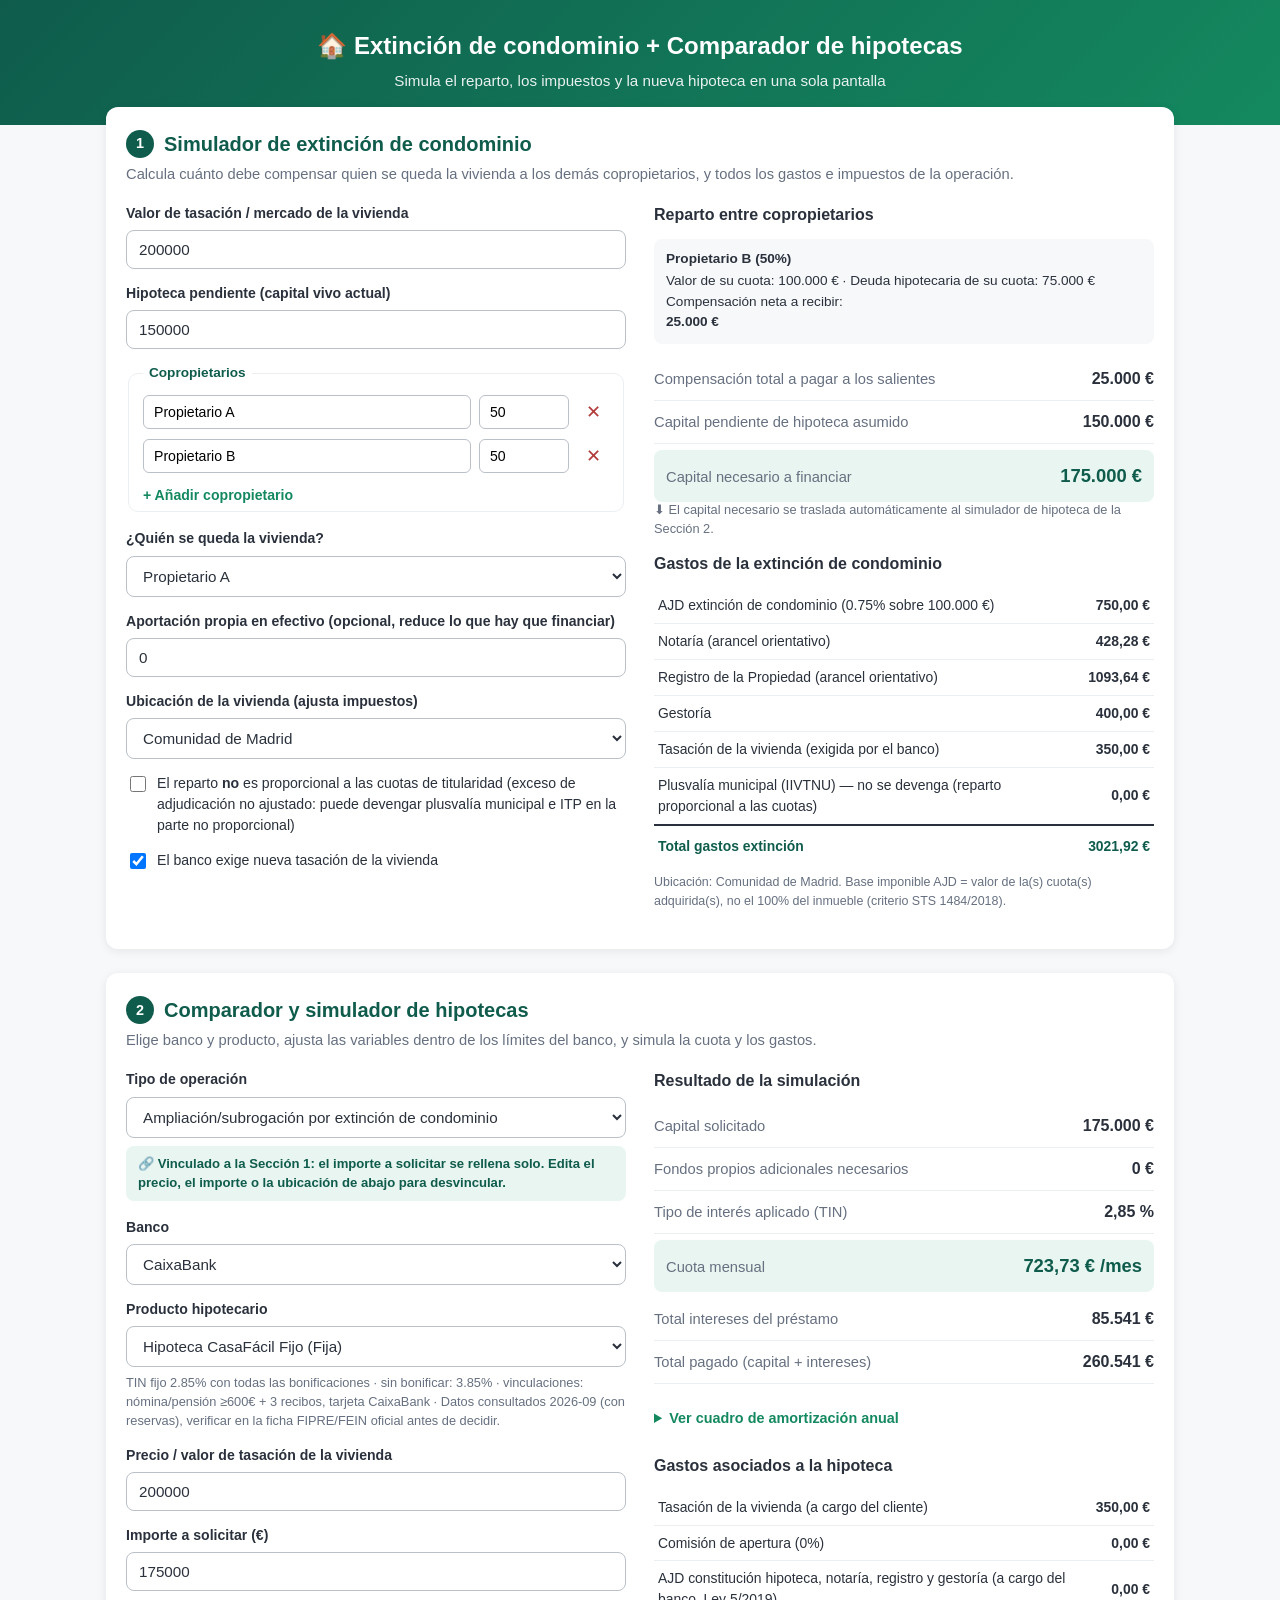
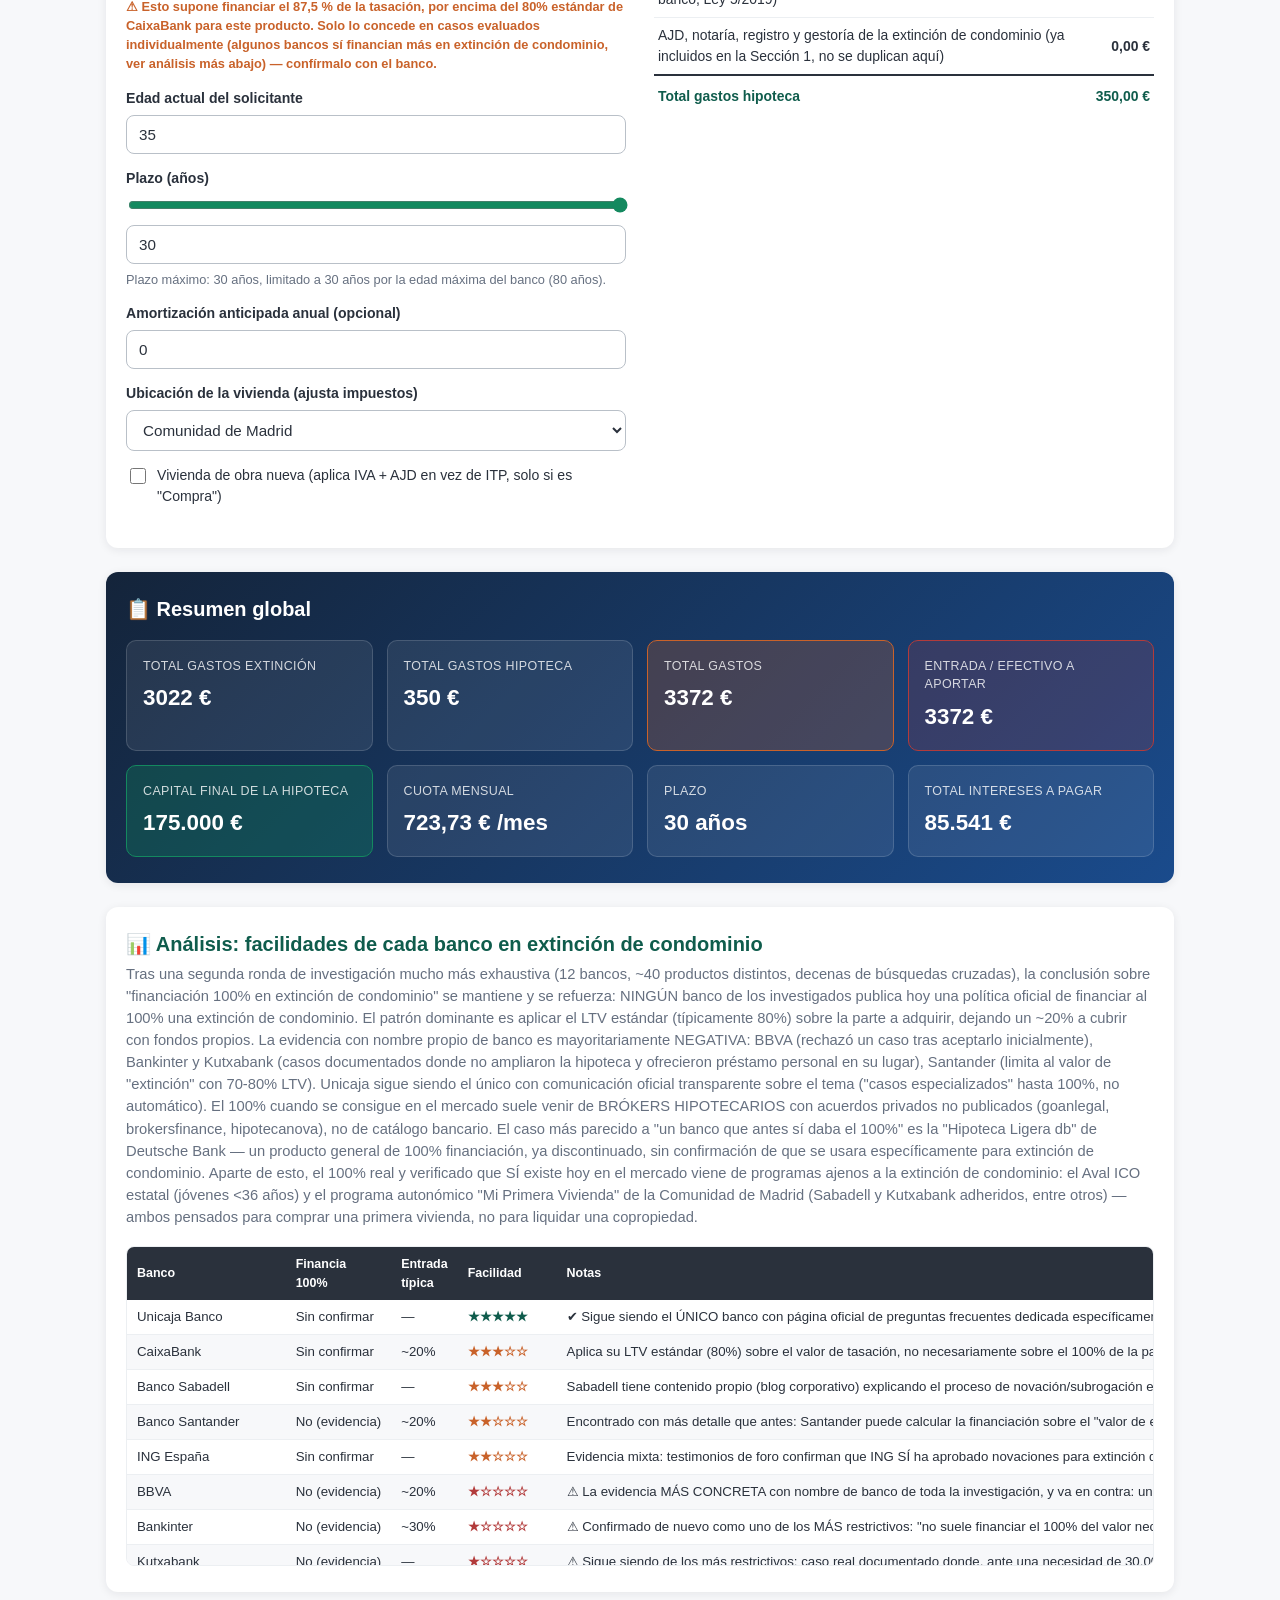
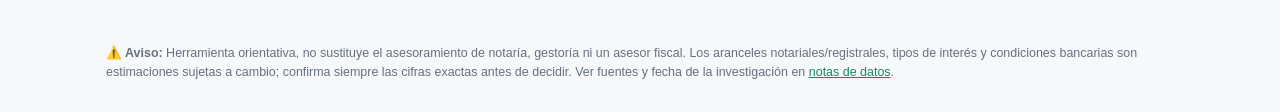
==== commit c09add12: "Corrige el cálculo de "entrada" en extinción de condominio "Entrada" se calculaba como tasación - im" ====
--- a/hipoteca-extincion-condominio-standalone.html
+++ b/hipoteca-extincion-condominio-standalone.html
@@ -445,7 +445,7 @@
       <div class="result-col">
         <h3>Resultado de la simulación</h3>
         <div class="stat-row"><span>Capital solicitado</span><strong id="hi-capital">—</strong></div>
-        <div class="stat-row"><span>Entrada / fondos propios necesarios</span><strong id="hi-entrada">—</strong></div>
+        <div class="stat-row"><span id="hi-entrada-label">Entrada / fondos propios necesarios</span><strong id="hi-entrada">—</strong></div>
         <div class="stat-row"><span>Tipo de interés aplicado (TIN)</span><strong id="hi-tin">—</strong></div>
         <div class="stat-row highlight"><span>Cuota mensual</span><strong id="hi-cuota">—</strong></div>
         <div class="stat-row"><span>Total intereses del préstamo</span><strong id="hi-intereses">—</strong></div>
@@ -1262,13 +1262,29 @@
       + ` · Datos consultados ${banco.fechaConsulta} (${banco.verificado}), verificar en la ficha FIPRE/FEIN oficial antes de decidir.`;
 
     const capital = importe;
-    const entrada = Math.max(0, precio - capital);
+    // "Entrada" solo significa "precio - préstamo" en una COMPRA normal. En una
+    // extinción de condominio no se compra la vivienda a precio de mercado (ya eres
+    // copropietario): el préstamo cubre exactamente lo que hace falta (deuda +
+    // compensación, calculado en la Sección 1). Aquí solo hay un hueco a cubrir con
+    // fondos propios si pides MENOS de lo que la Sección 1 dice que necesitas.
+    let entrada, entradaLabel;
+    if (tipoOperacion === 'extincion') {
+      const necesario = ultimoResultadoExtincion ? ultimoResultadoExtincion.capitalNecesario : capital;
+      entrada = Math.max(0, necesario - capital);
+      entradaLabel = entrada > 0
+        ? 'Fondos propios que faltan (pides menos de lo necesario en la Sección 1)'
+        : 'Fondos propios adicionales necesarios';
+    } else {
+      entrada = Math.max(0, precio - capital);
+      entradaLabel = 'Entrada (precio − importe solicitado)';
+    }
     const baseImponibleImpuesto = tipoOperacion === 'extincion' ? capital : precio;
 
     const amort = Calc.amortizacionFrancesa(capital, producto.tin, plazo, extraAnual);
 
     $('hi-capital').textContent = Calc.euro(capital);
     $('hi-entrada').textContent = Calc.euro(entrada);
+    $('hi-entrada-label').textContent = entradaLabel;
     $('hi-tin').textContent = Calc.pct(producto.tin);
     $('hi-cuota').textContent = Calc.euro2(amort.cuotaMensual) + ' /mes';
     $('hi-intereses').textContent = Calc.euro(amort.totalIntereses);
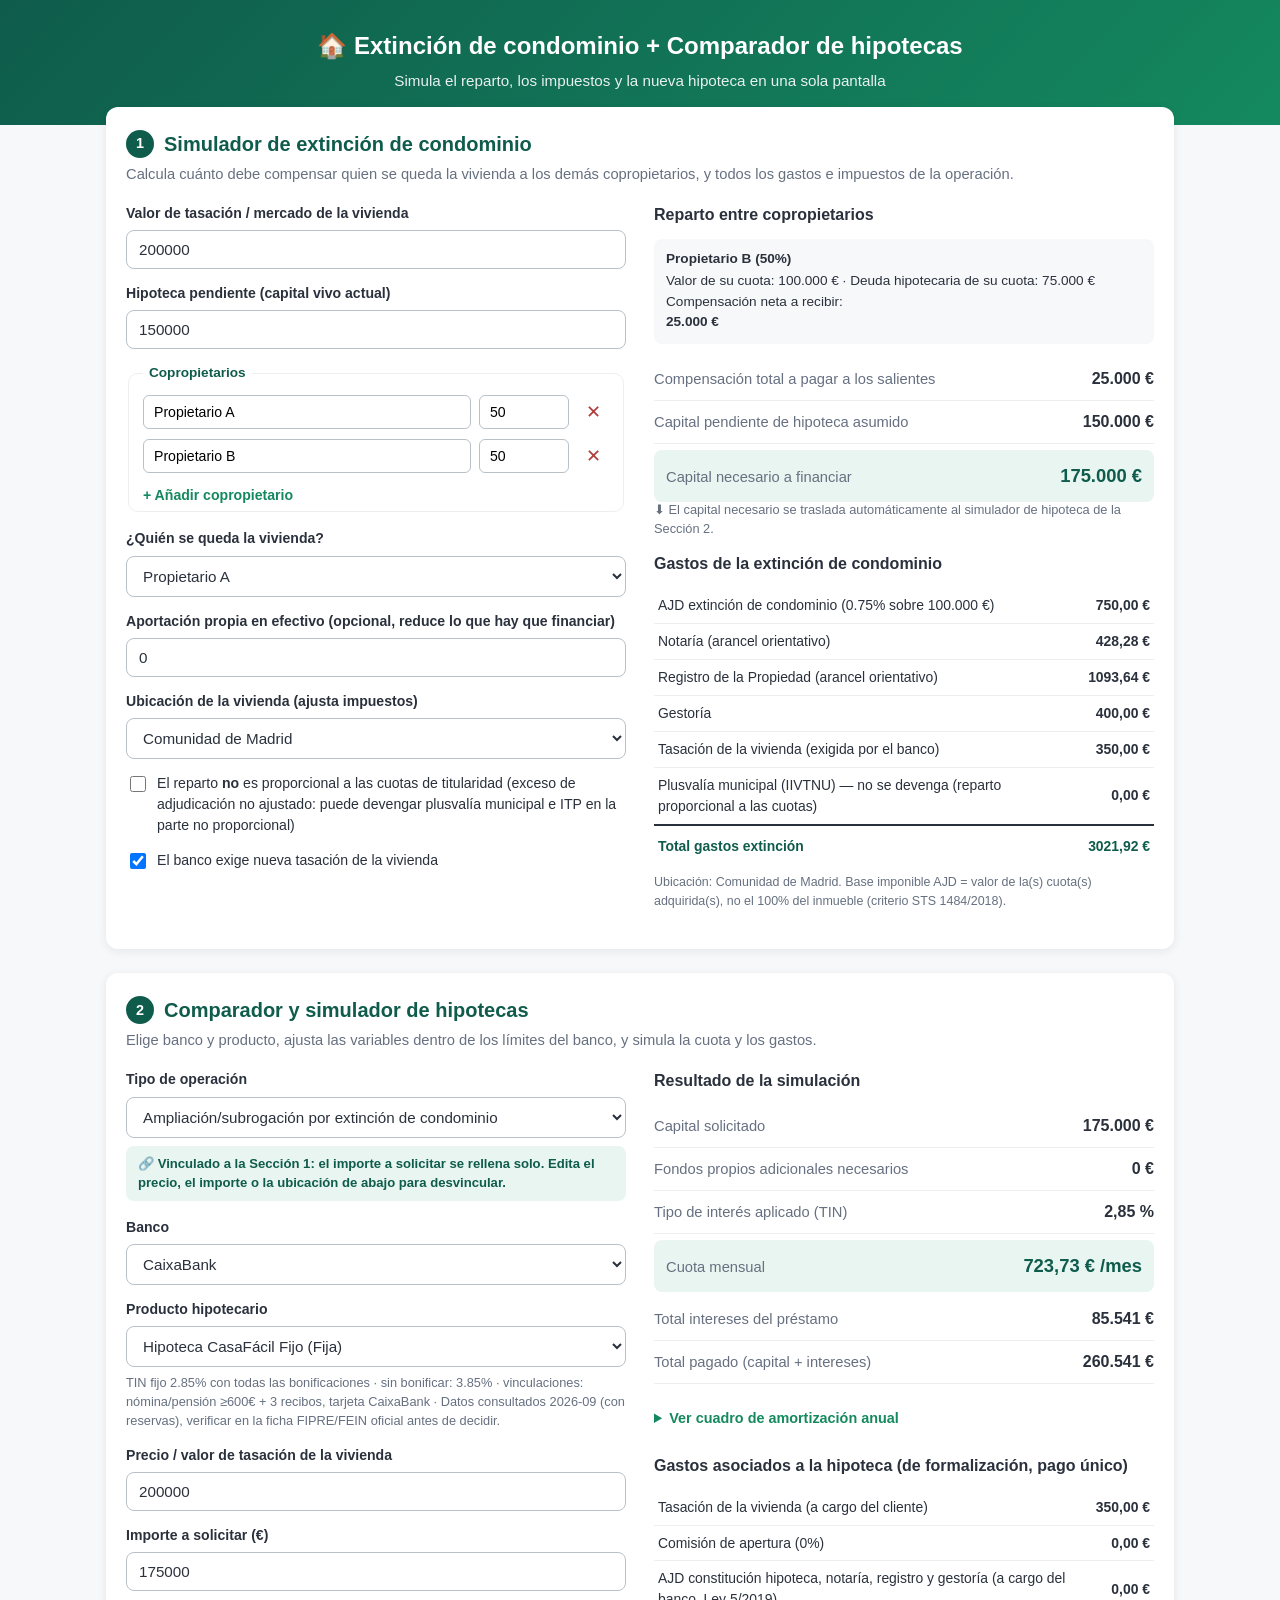
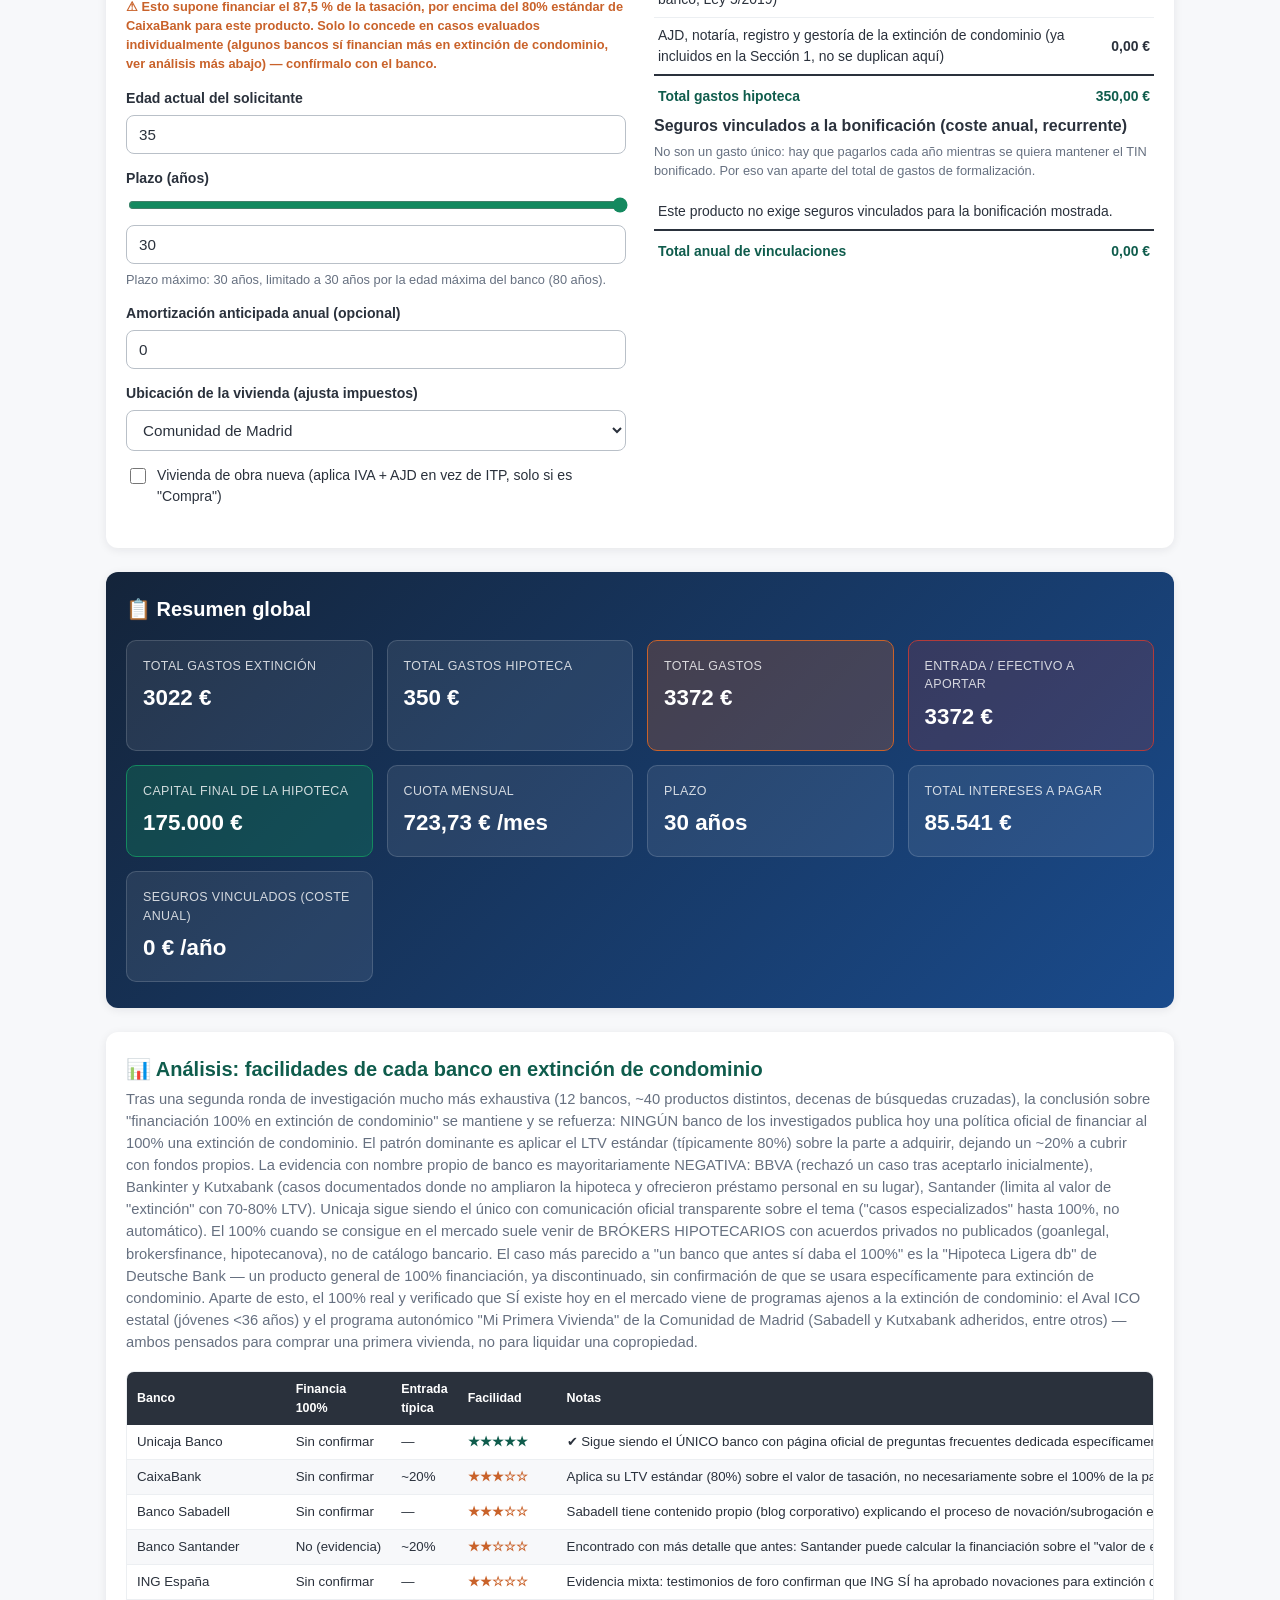
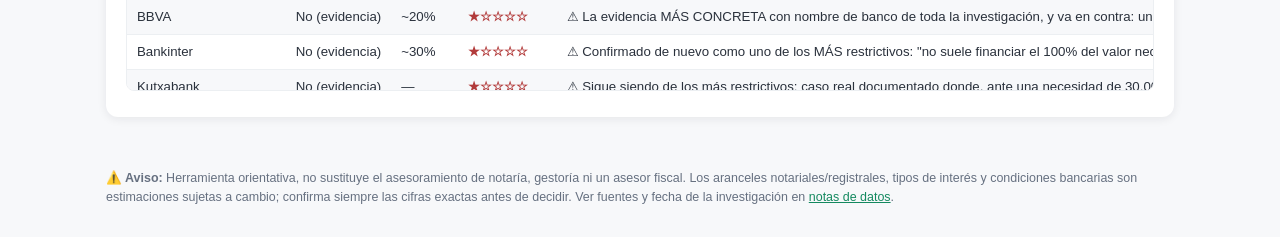
==== commit 747f88b9: "Añade el coste anual de los seguros vinculados a la bonificación Los TIN bonificados de cada product" ====
--- a/hipoteca-extincion-condominio-standalone.html
+++ b/hipoteca-extincion-condominio-standalone.html
@@ -461,11 +461,20 @@
           </div>
         </details>
 
-        <h3>Gastos asociados a la hipoteca</h3>
+        <h3>Gastos asociados a la hipoteca (de formalización, pago único)</h3>
         <table class="tabla-gastos">
           <tbody id="hi-tabla-gastos"></tbody>
           <tfoot>
             <tr class="total-row"><td>Total gastos hipoteca</td><td id="hi-total-gastos">—</td></tr>
+          </tfoot>
+        </table>
+
+        <h3>Seguros vinculados a la bonificación (coste anual, recurrente)</h3>
+        <p class="hint">No son un gasto único: hay que pagarlos cada año mientras se quiera mantener el TIN bonificado. Por eso van aparte del total de gastos de formalización.</p>
+        <table class="tabla-gastos">
+          <tbody id="hi-tabla-vinculaciones"></tbody>
+          <tfoot>
+            <tr class="total-row"><td>Total anual de vinculaciones</td><td id="hi-total-vinculaciones">—</td></tr>
           </tfoot>
         </table>
       </div>
@@ -485,6 +494,7 @@
       <div class="card"><span>Cuota mensual</span><strong id="rs-cuota">—</strong></div>
       <div class="card"><span>Plazo</span><strong id="rs-plazo">—</strong></div>
       <div class="card"><span>Total intereses a pagar</span><strong id="rs-intereses">—</strong></div>
+      <div class="card"><span>Seguros vinculados (coste anual)</span><strong id="rs-vinculaciones">—</strong></div>
     </div>
   </section>
 
@@ -1223,6 +1233,21 @@
     return items;
   }
 
+  // Coste ANUAL (no de formalización) de los seguros que el banco exige domiciliar
+  // para mantener el TIN bonificado mostrado. Se detecta por texto en `vinculaciones`
+  // porque cada banco lo redacta distinto ("seguro hogar", "seguro de hogar Openbank"...).
+  function vinculacionesAnuales(producto) {
+    const items = [];
+    const texto = producto.vinculaciones.join(' | ').toLowerCase();
+    if (texto.includes('seguro hogar') || texto.includes('seguro de hogar') || texto.includes('seguro multirriesgo hogar')) {
+      items.push({ concepto: 'Seguro de hogar vinculado (orientativo)', importe: GASTOS_GENERICOS.seguroHogarAnual });
+    }
+    if (texto.includes('seguro vida') || texto.includes('seguro de vida')) {
+      items.push({ concepto: 'Seguro de vida vinculado (orientativo)', importe: GASTOS_GENERICOS.seguroVidaAnual });
+    }
+    return items;
+  }
+
   function recalcHipoteca() {
     const { banco, producto } = productoActual();
     const tipoOperacion = $('hi-tipo-operacion').value;
@@ -1305,9 +1330,16 @@
     const totalGastosHipoteca = items.reduce((a, it) => a + it.importe, 0);
     $('hi-total-gastos').textContent = Calc.euro2(totalGastosHipoteca);
 
+    const vinculaciones = vinculacionesAnuales(producto);
+    $('hi-tabla-vinculaciones').innerHTML = vinculaciones.length
+      ? vinculaciones.map(it => `<tr><td>${it.concepto}</td><td>${Calc.euro2(it.importe)}</td></tr>`).join('')
+      : '<tr><td colspan="2" style="text-align:left;font-weight:400;">Este producto no exige seguros vinculados para la bonificación mostrada.</td></tr>';
+    const totalVinculacionesAnual = vinculaciones.reduce((a, it) => a + it.importe, 0);
+    $('hi-total-vinculaciones').textContent = Calc.euro2(totalVinculacionesAnual);
+
     ultimoResultadoHipoteca = {
       capital, entrada, cuotaMensual: amort.cuotaMensual, totalIntereses: amort.totalIntereses,
-      totalPagado: amort.totalPagado, totalGastos: totalGastosHipoteca, plazo
+      totalPagado: amort.totalPagado, totalGastos: totalGastosHipoteca, totalVinculacionesAnual, plazo
     };
     updateResumenGlobal();
   }
@@ -1375,6 +1407,7 @@
     $('rs-cuota').textContent = hi ? Calc.euro2(hi.cuotaMensual) + ' /mes' : '—';
     $('rs-plazo').textContent = hi ? hi.plazo + ' años' : '—';
     $('rs-intereses').textContent = hi ? Calc.euro(hi.totalIntereses) : '—';
+    $('rs-vinculaciones').textContent = hi ? Calc.euro(hi.totalVinculacionesAnual) + ' /año' : '—';
   }
 
   // ---------------------------------------------------------------------
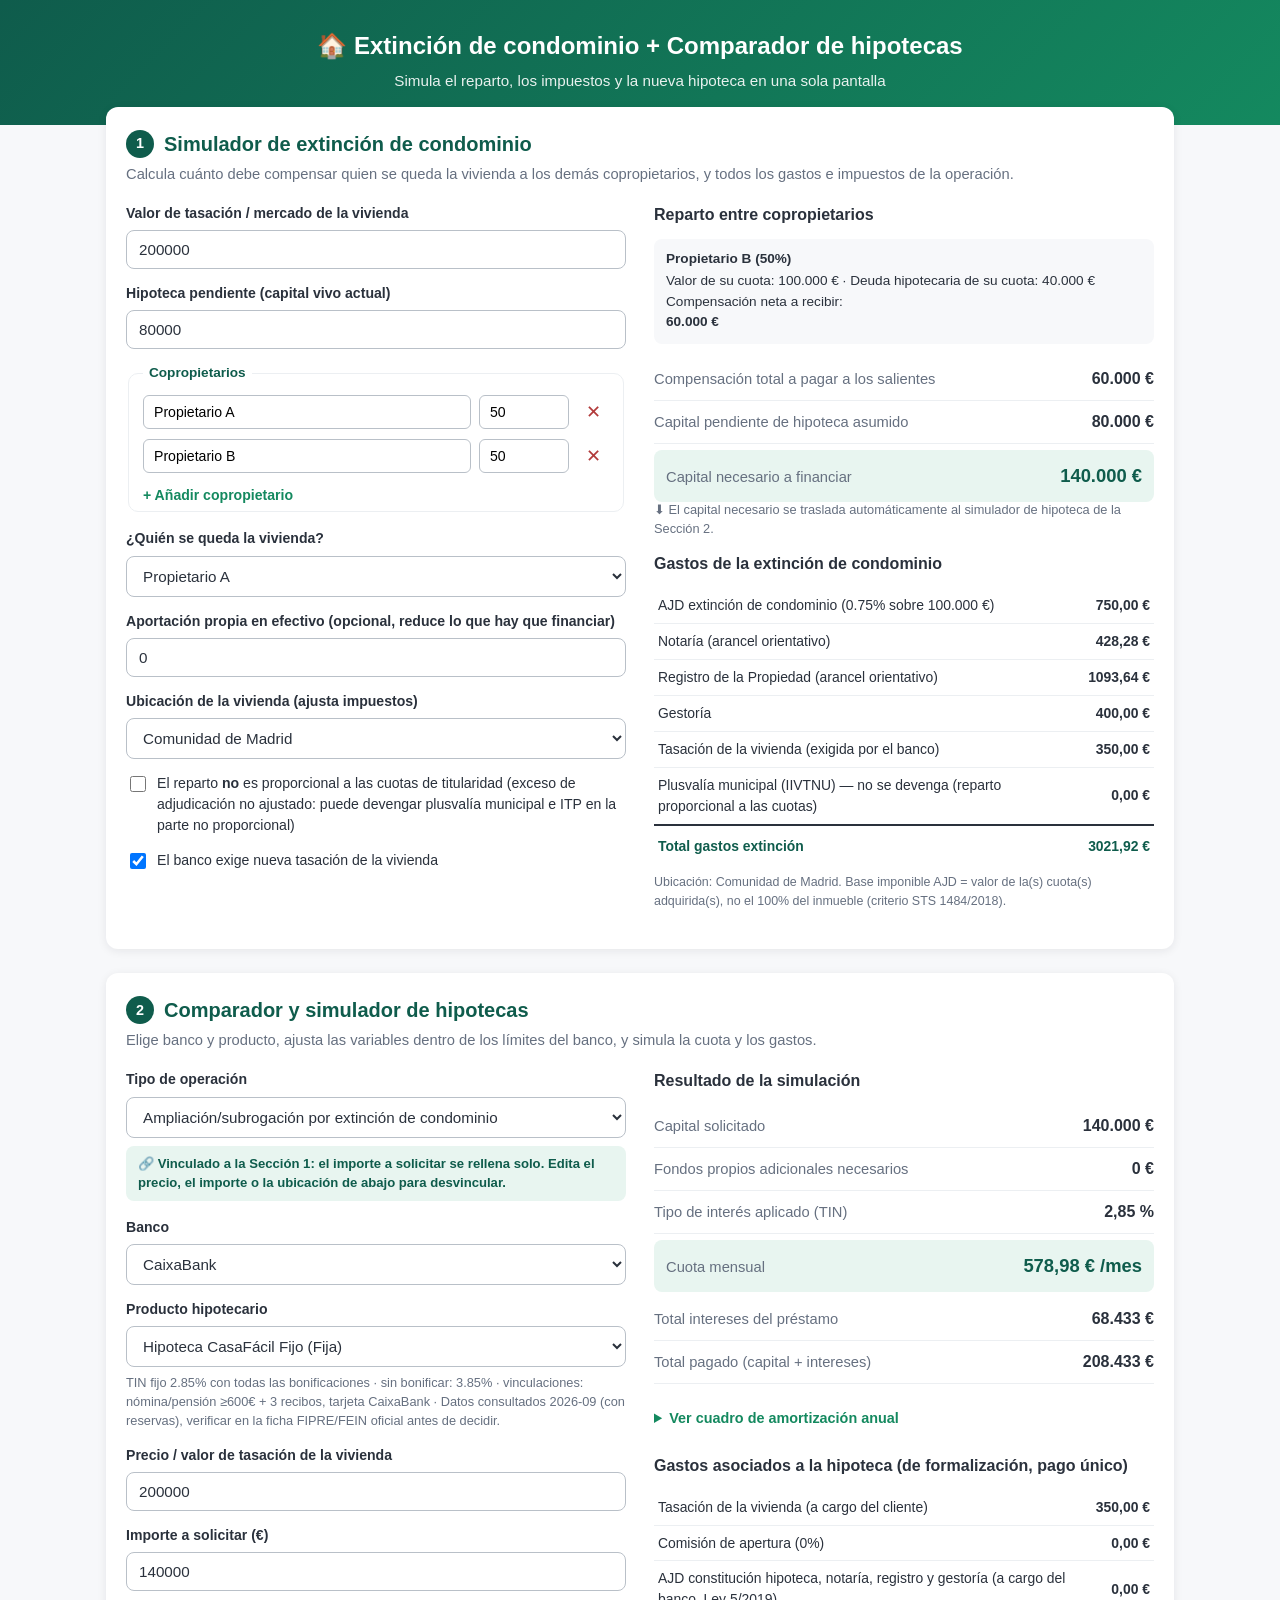
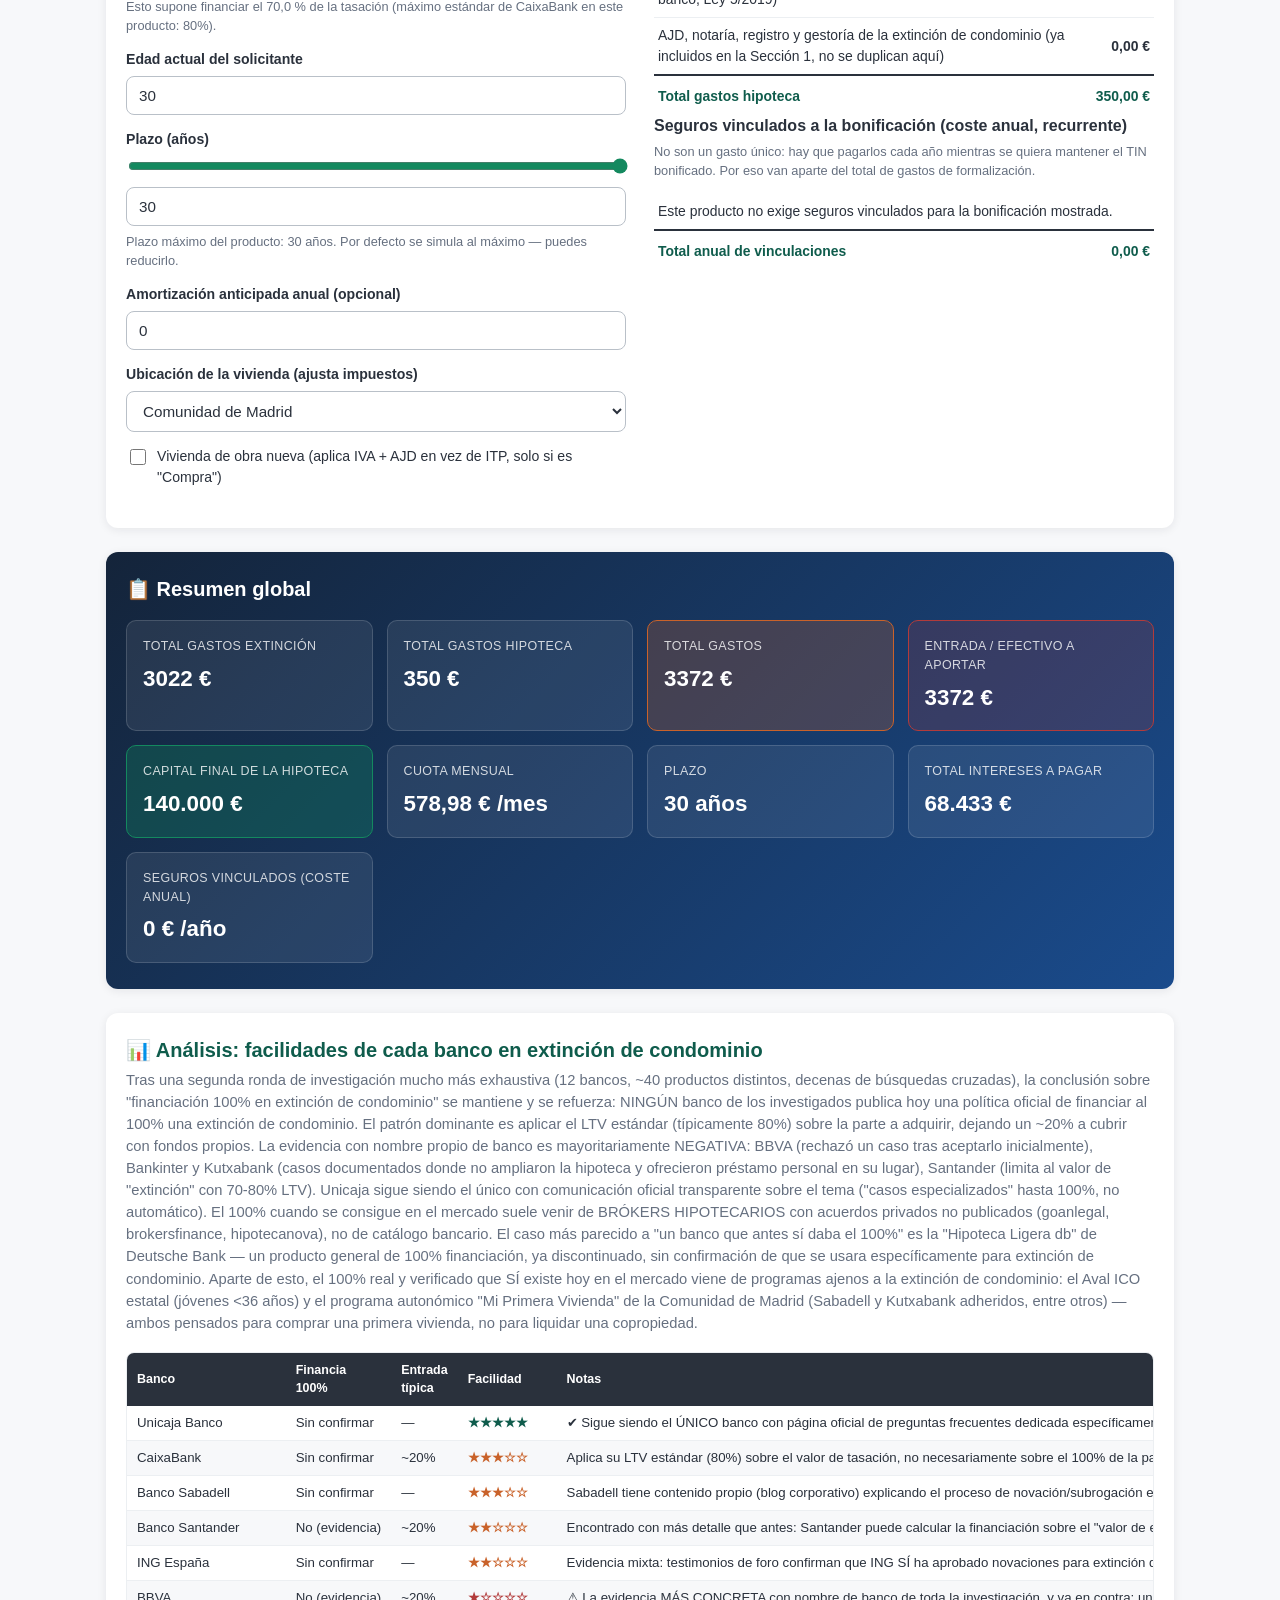
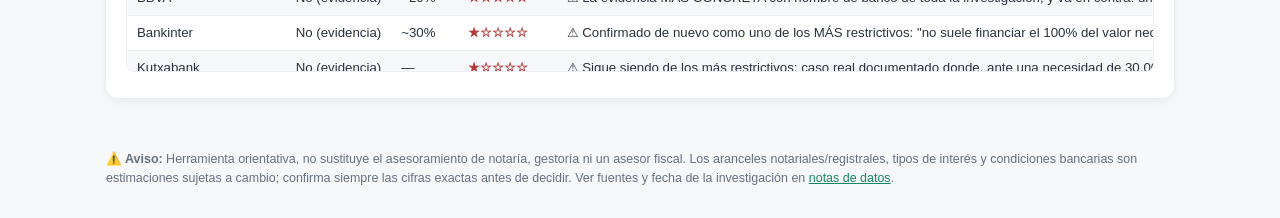
==== commit f20c9293: "Nuevos valores por defecto y plazo siempre al máximo del producto Capital pendiente por defecto: 80." ====
--- a/hipoteca-extincion-condominio-standalone.html
+++ b/hipoteca-extincion-condominio-standalone.html
@@ -323,7 +323,7 @@
         </label>
 
         <label>Hipoteca pendiente (capital vivo actual)
-          <input type="number" id="ec-hipoteca-pendiente" value="150000" min="0" step="1000">
+          <input type="number" id="ec-hipoteca-pendiente" value="80000" min="0" step="1000">
         </label>
 
         <fieldset class="propietarios-fieldset">
@@ -416,7 +416,7 @@
         <p class="hint" id="hi-ltv-hint"></p>
 
         <label>Edad actual del solicitante
-          <input type="number" id="hi-edad" value="35" min="18" max="85" step="1">
+          <input type="number" id="hi-edad" value="30" min="18" max="85" step="1">
         </label>
 
         <label>Plazo (años)
@@ -746,7 +746,10 @@
   gestoriaHipoteca: 0, // desde Ley 5/2019 la asume el banco
   tasacionVivienda: 350, // € orientativo (rango visto: 200-500€), a cargo del cliente
   seguroHogarAnual: 250,
-  seguroVidaAnual: 200
+  seguroVidaAnual: 200,
+  seguroProteccionPagosAnual: 150, // € orientativo (Santander, BBVA mixta, Deutsche mixta...)
+  seguroAmortizacionAnual: 180, // € orientativo (seguro de amortización del préstamo, p.ej. BBVA variable)
+  seguroDesempleoAnual: 150 // € orientativo (p.ej. Abanca EscogeCasa)
 };
 
 </script>
@@ -1213,6 +1216,7 @@
   }
 
   let ultimoResultadoHipoteca = null;
+  let plazoAutoMax = true; // por defecto el plazo se simula al máximo del producto; se desactiva si el usuario lo edita a mano
 
   function gastosHipoteca({ producto, capital, precio, tipoOperacion, ubicacion, viviendaNueva, baseImponibleImpuesto }) {
     const fisc = FISCALIDAD[ubicacion];
@@ -1244,6 +1248,15 @@
     }
     if (texto.includes('seguro vida') || texto.includes('seguro de vida')) {
       items.push({ concepto: 'Seguro de vida vinculado (orientativo)', importe: GASTOS_GENERICOS.seguroVidaAnual });
+    }
+    if (texto.includes('protección de pagos')) {
+      items.push({ concepto: 'Seguro de protección de pagos vinculado (orientativo)', importe: GASTOS_GENERICOS.seguroProteccionPagosAnual });
+    }
+    if (texto.includes('amortización préstamo') || texto.includes('amortización del préstamo')) {
+      items.push({ concepto: 'Seguro de amortización del préstamo vinculado (orientativo)', importe: GASTOS_GENERICOS.seguroAmortizacionAnual });
+    }
+    if (texto.includes('seguro desempleo')) {
+      items.push({ concepto: 'Seguro de desempleo vinculado (orientativo)', importe: GASTOS_GENERICOS.seguroDesempleoAnual });
     }
     return items;
   }
@@ -1276,10 +1289,20 @@
     const plazoMax = Math.min(producto.plazoMaxAnios, plazoMaxPorEdad);
     $('hi-plazo').max = plazoMax;
     $('hi-plazo-range').max = plazoMax;
-    let plazo = parseFloat($('hi-plazo').value) || 1;
-    if (plazo > plazoMax) { plazo = plazoMax; $('hi-plazo').value = plazoMax; }
+    let plazo;
+    if (plazoAutoMax) {
+      // Por defecto, el plazo se pone al máximo que permite el producto (la cuota
+      // más baja posible). Se queda así hasta que el usuario lo toque a mano.
+      plazo = plazoMax;
+    } else {
+      plazo = parseFloat($('hi-plazo').value) || 1;
+      if (plazo > plazoMax) plazo = plazoMax; // nunca por encima del máximo actual
+    }
+    $('hi-plazo').value = plazo;
     $('hi-plazo-range').value = plazo;
-    $('hi-plazo-hint').textContent = `Plazo máximo: ${producto.plazoMaxAnios} años, limitado a ${plazoMax} años por la edad máxima del banco (${producto.edadMaxima} años).`;
+    $('hi-plazo-hint').textContent = plazoMax < producto.plazoMaxAnios
+      ? `Plazo máximo del producto: ${producto.plazoMaxAnios} años, pero se limita a ${plazoMax} por tu edad (máxima permitida: ${producto.edadMaxima} años). Por defecto se simula al máximo — puedes reducirlo.`
+      : `Plazo máximo del producto: ${producto.plazoMaxAnios} años. Por defecto se simula al máximo — puedes reducirlo.`;
 
     $('hi-producto-info').textContent = (producto.tipo === 'variable'
       ? `TIN ${producto.tin}% (Euríbor + ${producto.diferencial}%) con todas las bonificaciones · sin bonificar: ${producto.tinSinBonificar}% · vinculaciones: ${producto.vinculaciones.join(', ')}`
@@ -1344,8 +1367,9 @@
     updateResumenGlobal();
   }
 
-  $('hi-banco').addEventListener('change', () => { populateProductoSelect(); recalcHipoteca(); });
-  ['hi-producto', 'hi-precio', 'hi-importe', 'hi-edad', 'hi-ubicacion', 'hi-vivienda-nueva', 'hi-extra-anual']
+  $('hi-banco').addEventListener('change', () => { populateProductoSelect(); plazoAutoMax = true; recalcHipoteca(); });
+  $('hi-producto').addEventListener('input', () => { plazoAutoMax = true; recalcHipoteca(); });
+  ['hi-precio', 'hi-importe', 'hi-edad', 'hi-ubicacion', 'hi-vivienda-nueva', 'hi-extra-anual']
     .forEach(id => $(id).addEventListener('input', recalcHipoteca));
   $('hi-tipo-operacion').addEventListener('input', () => {
     if (hipotecaAutoSync && $('hi-tipo-operacion').value === 'extincion') {
@@ -1355,12 +1379,10 @@
     }
   });
 
-  // sliders <-> number inputs sincronizados
-  function syncPair(rangeId, numberId) {
-    $(rangeId).addEventListener('input', () => { $(numberId).value = $(rangeId).value; recalcHipoteca(); });
-    $(numberId).addEventListener('input', () => { $(rangeId).value = $(numberId).value; recalcHipoteca(); });
-  }
-  syncPair('hi-plazo-range', 'hi-plazo');
+  // slider <-> número del plazo sincronizados; tocar cualquiera de los dos
+  // desactiva el "siempre al máximo" para respetar el valor elegido a mano.
+  $('hi-plazo-range').addEventListener('input', () => { plazoAutoMax = false; $('hi-plazo').value = $('hi-plazo-range').value; recalcHipoteca(); });
+  $('hi-plazo').addEventListener('input', () => { plazoAutoMax = false; $('hi-plazo-range').value = $('hi-plazo').value; recalcHipoteca(); });
 
   // ---------------------------------------------------------------------
   // ANÁLISIS DE BANCOS EN EXTINCIÓN DE CONDOMINIO
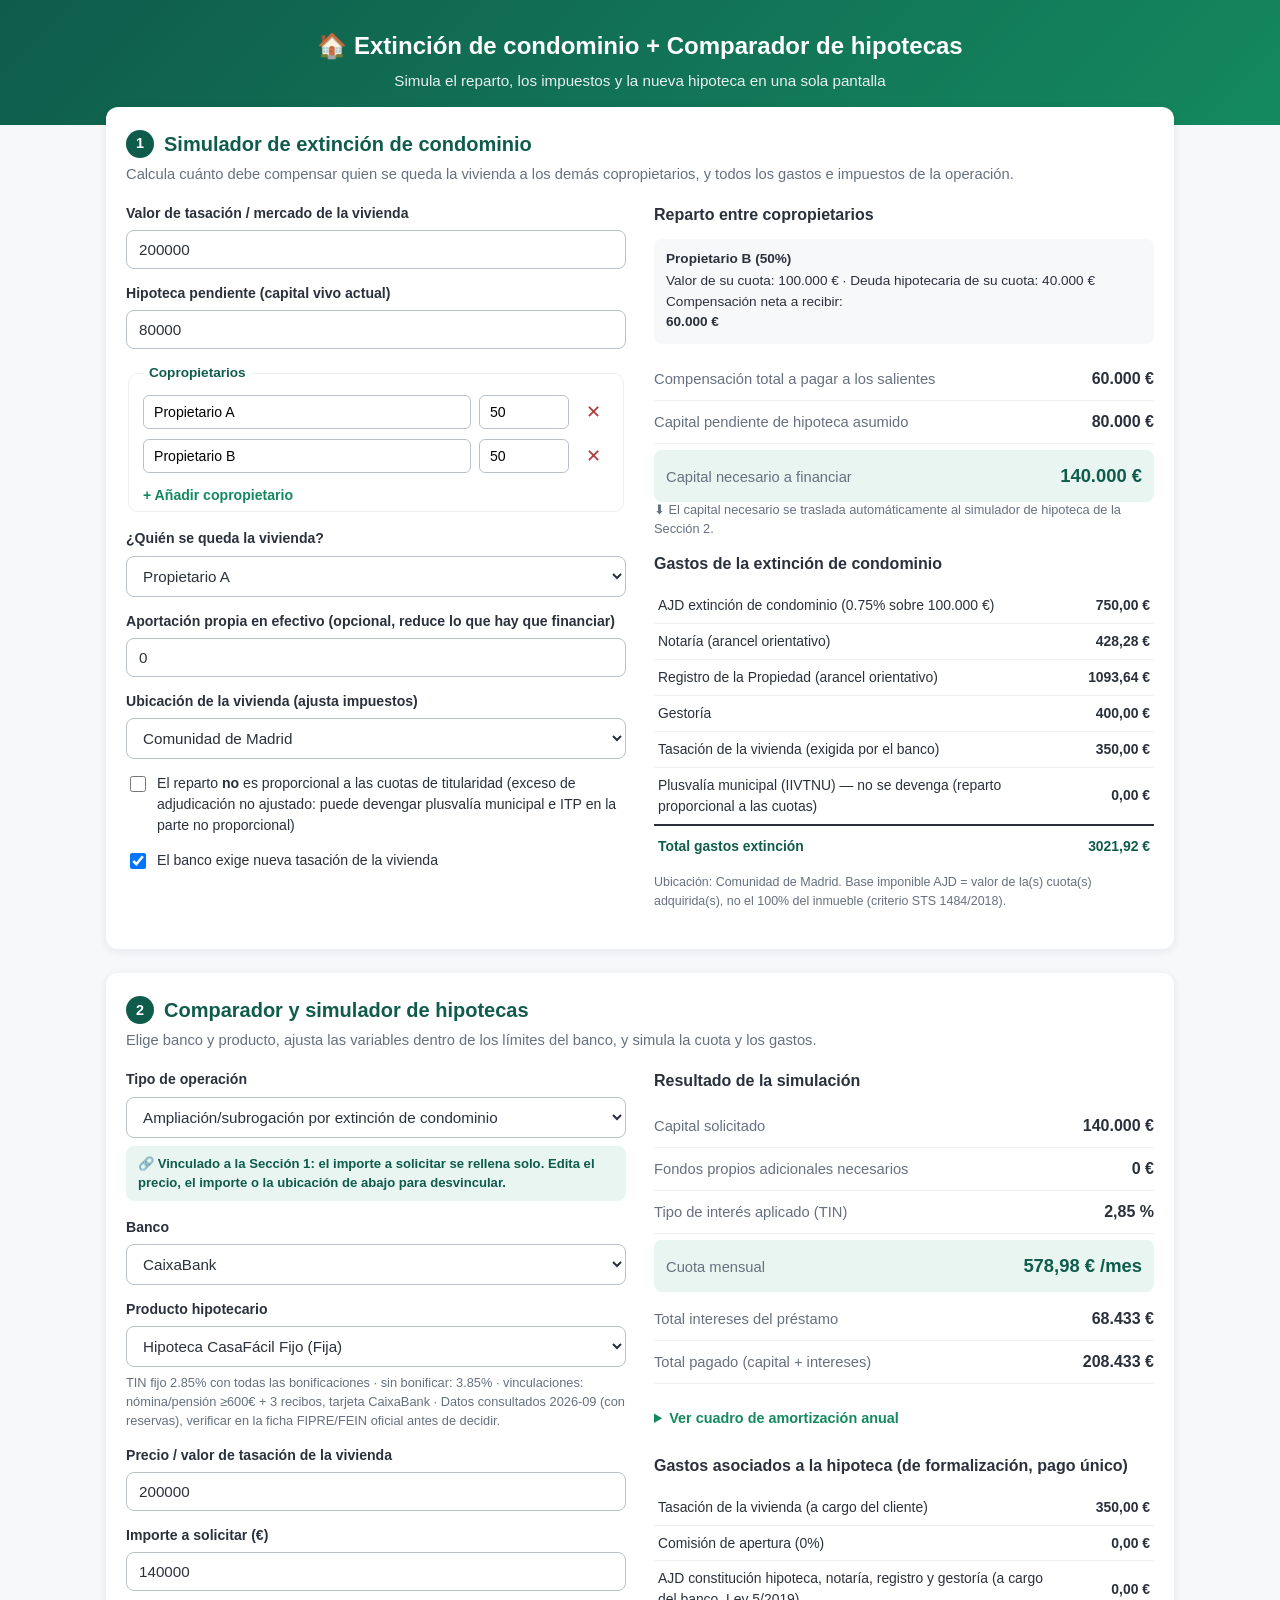
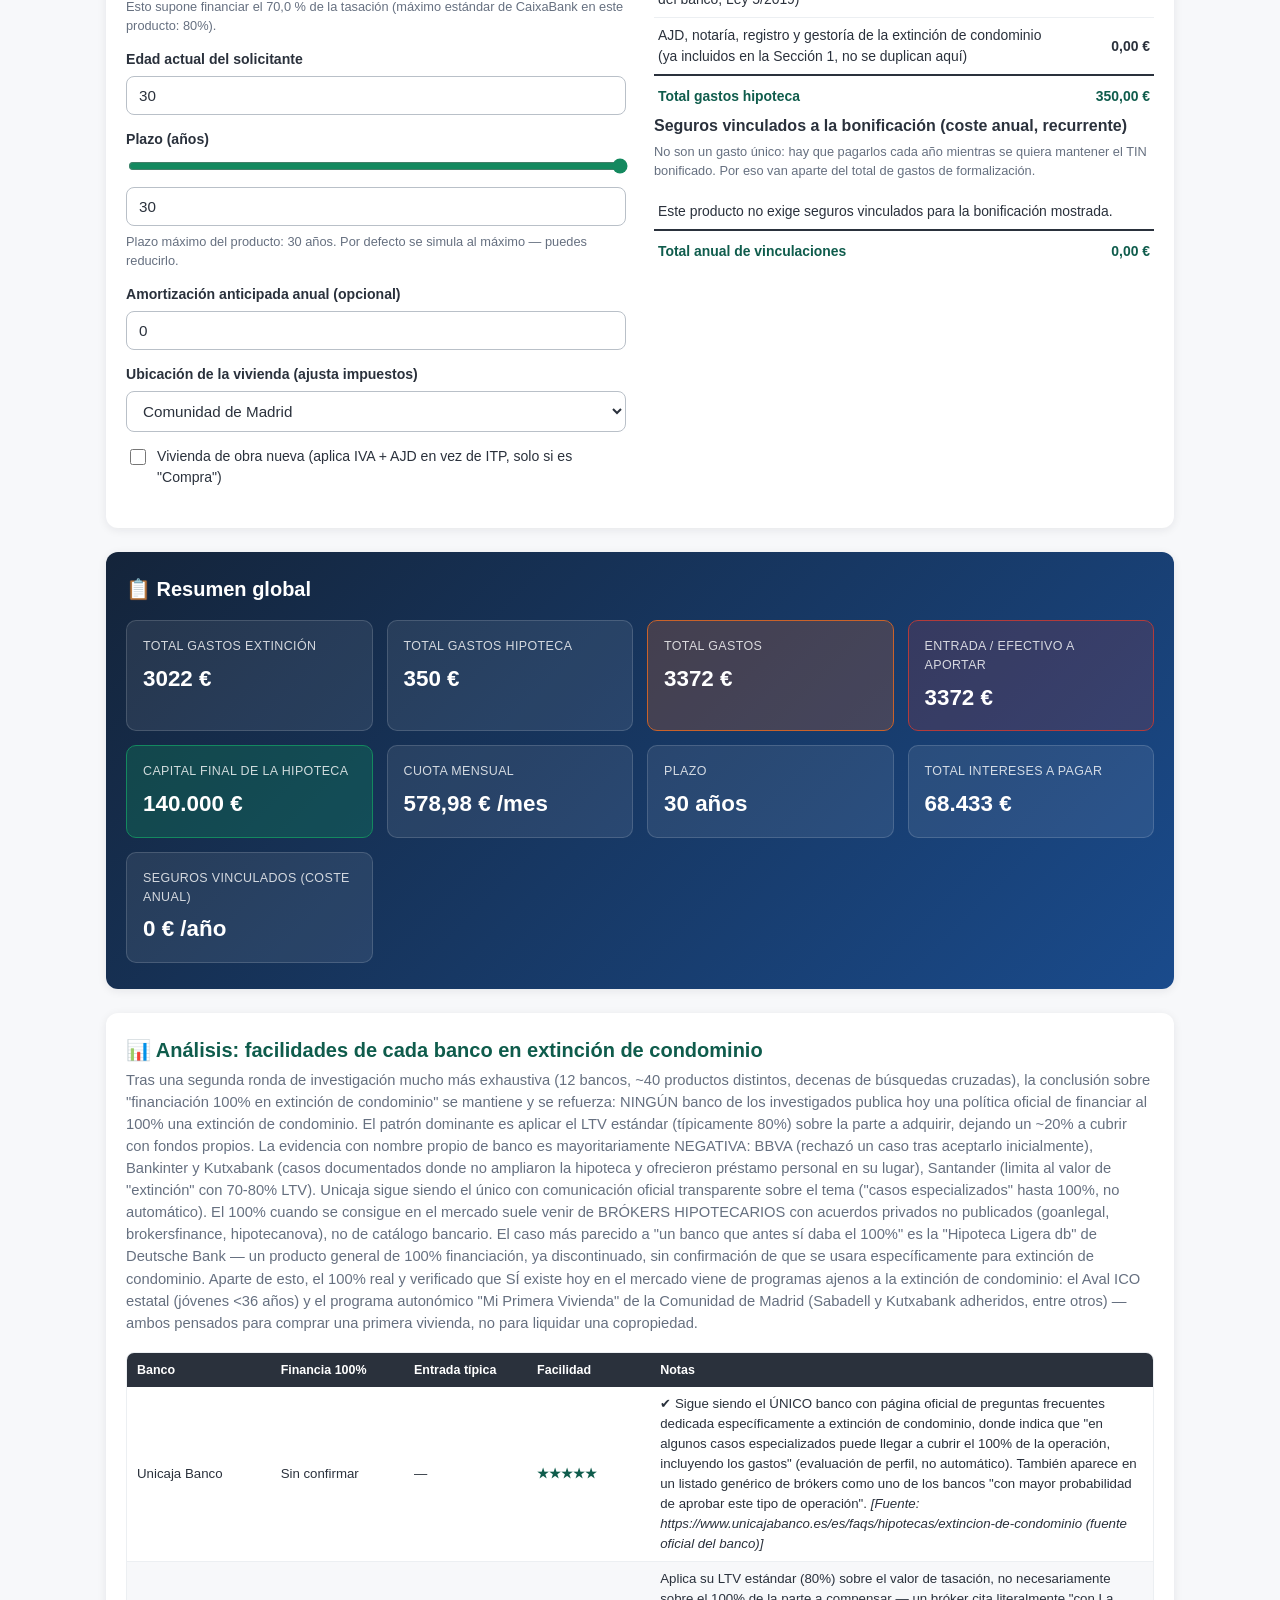
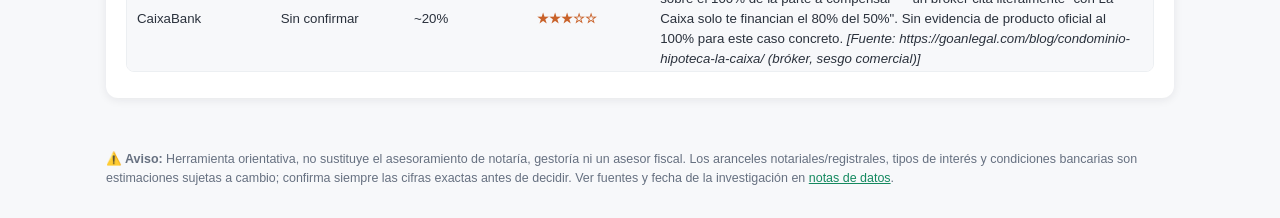
==== commit bac56605: "Corrige scroll horizontal real en móvil Comprobé la app en viewports de móvil reales (iPhone 13, Pix" ====
--- a/hipoteca-extincion-condominio-standalone.html
+++ b/hipoteca-extincion-condominio-standalone.html
@@ -26,8 +26,11 @@
 
 * { box-sizing: border-box; }
 
+html { overflow-x: hidden; }
 body {
   margin: 0;
+  overflow-x: hidden;
+  max-width: 100vw;
   font-family: -apple-system, BlinkMacSystemFont, "Segoe UI", Roboto, Helvetica, Arial, sans-serif;
   background: var(--gris-100);
   color: var(--gris-800);
@@ -188,12 +191,12 @@
 }
 .propietario-row {
   display: grid;
-  grid-template-columns: 1fr 90px 32px;
+  grid-template-columns: minmax(0, 1fr) 90px 32px;
   gap: 8px;
   align-items: center;
   margin-bottom: 10px;
 }
-.propietario-row input { padding: 8px 10px; border: 1px solid var(--gris-400); border-radius: 6px; font-size: 0.88rem; }
+.propietario-row input { width: 100%; min-width: 0; padding: 8px 10px; border: 1px solid var(--gris-400); border-radius: 6px; font-size: 0.88rem; box-sizing: border-box; }
 .propietario-row .btn-remove {
   background: none; border: none; color: var(--rojo); font-size: 1.1rem; cursor: pointer;
   width: 32px; height: 32px;
@@ -233,9 +236,9 @@
 }
 .stat-row.highlight strong { color: var(--verde); font-size: 1.15rem; }
 
-table.tabla-gastos { width: 100%; border-collapse: collapse; font-size: 0.87rem; margin-top: 6px; }
-table.tabla-gastos td { padding: 7px 4px; border-bottom: 1px solid var(--gris-200); }
-table.tabla-gastos td:last-child { text-align: right; font-weight: 600; white-space: nowrap; }
+table.tabla-gastos { width: 100%; border-collapse: collapse; font-size: 0.87rem; margin-top: 6px; table-layout: fixed; }
+table.tabla-gastos td { padding: 7px 4px; border-bottom: 1px solid var(--gris-200); overflow-wrap: anywhere; }
+table.tabla-gastos td:last-child { width: 92px; text-align: right; font-weight: 600; white-space: nowrap; }
 table.tabla-gastos tr.total-row td { font-weight: 700; border-top: 2px solid var(--gris-800); border-bottom: none; padding-top: 10px; color: var(--verde); }
 .nota-fiscal { font-size: 0.78rem; color: var(--gris-600); margin-top: 10px; }
 
@@ -243,13 +246,29 @@
 details summary {
   cursor: pointer; font-weight: 600; color: var(--verde-claro); font-size: 0.9rem; padding: 6px 0;
 }
-.tabla-scroll { max-height: 320px; overflow-y: auto; margin-top: 8px; border: 1px solid var(--gris-200); border-radius: 8px; }
+.tabla-scroll { max-height: 320px; overflow-y: auto; overflow-x: auto; margin-top: 8px; border: 1px solid var(--gris-200); border-radius: 8px; }
 table.tabla-amortizacion, table.tabla-bancos { width: 100%; border-collapse: collapse; font-size: 0.83rem; }
 table.tabla-amortizacion th, table.tabla-bancos th {
   position: sticky; top: 0; background: var(--gris-800); color: #fff; padding: 8px 10px; text-align: left; font-size: 0.78rem;
 }
-table.tabla-amortizacion td, table.tabla-bancos td { padding: 7px 10px; border-bottom: 1px solid var(--gris-200); white-space: nowrap; }
+table.tabla-amortizacion td { padding: 7px 10px; border-bottom: 1px solid var(--gris-200); white-space: nowrap; }
+table.tabla-bancos td { padding: 7px 10px; border-bottom: 1px solid var(--gris-200); white-space: normal; overflow-wrap: anywhere; }
 table.tabla-amortizacion tr:nth-child(even), table.tabla-bancos tr:nth-child(even) { background: var(--gris-100); }
+
+/* La tabla de bancos tiene una columna de texto largo (Notas): sin table-layout:fixed
+   el navegador intenta ensanchar la tabla para no partir ese texto, y eso desborda
+   la página en móvil. Con columnas de ancho fijo en %, el texto se ve obligado a
+   envolver dentro de su columna en vez de estirar la tabla entera. */
+table.tabla-bancos { table-layout: fixed; min-width: 640px; }
+table.tabla-bancos th:nth-child(1), table.tabla-bancos td:nth-child(1) { width: 14%; }
+table.tabla-bancos th:nth-child(2), table.tabla-bancos td:nth-child(2) { width: 13%; }
+table.tabla-bancos th:nth-child(3), table.tabla-bancos td:nth-child(3) { width: 12%; }
+table.tabla-bancos th:nth-child(4), table.tabla-bancos td:nth-child(4) { width: 12%; }
+table.tabla-bancos th:nth-child(5), table.tabla-bancos td:nth-child(5) { width: 49%; }
+/* Contenedores flex/grid no encogen por debajo del contenido de una tabla salvo que
+   se les diga explícitamente; sin esto, la tabla ancha desborda toda la página en
+   móvil aunque su propio contenedor tenga overflow-x:auto. */
+main, .panel, .grid-2col, .form-col, .result-col { min-width: 0; }
 
 td.facilidad-alta { color: var(--verde); font-weight: 700; }
 td.facilidad-media { color: var(--naranja); font-weight: 700; }
